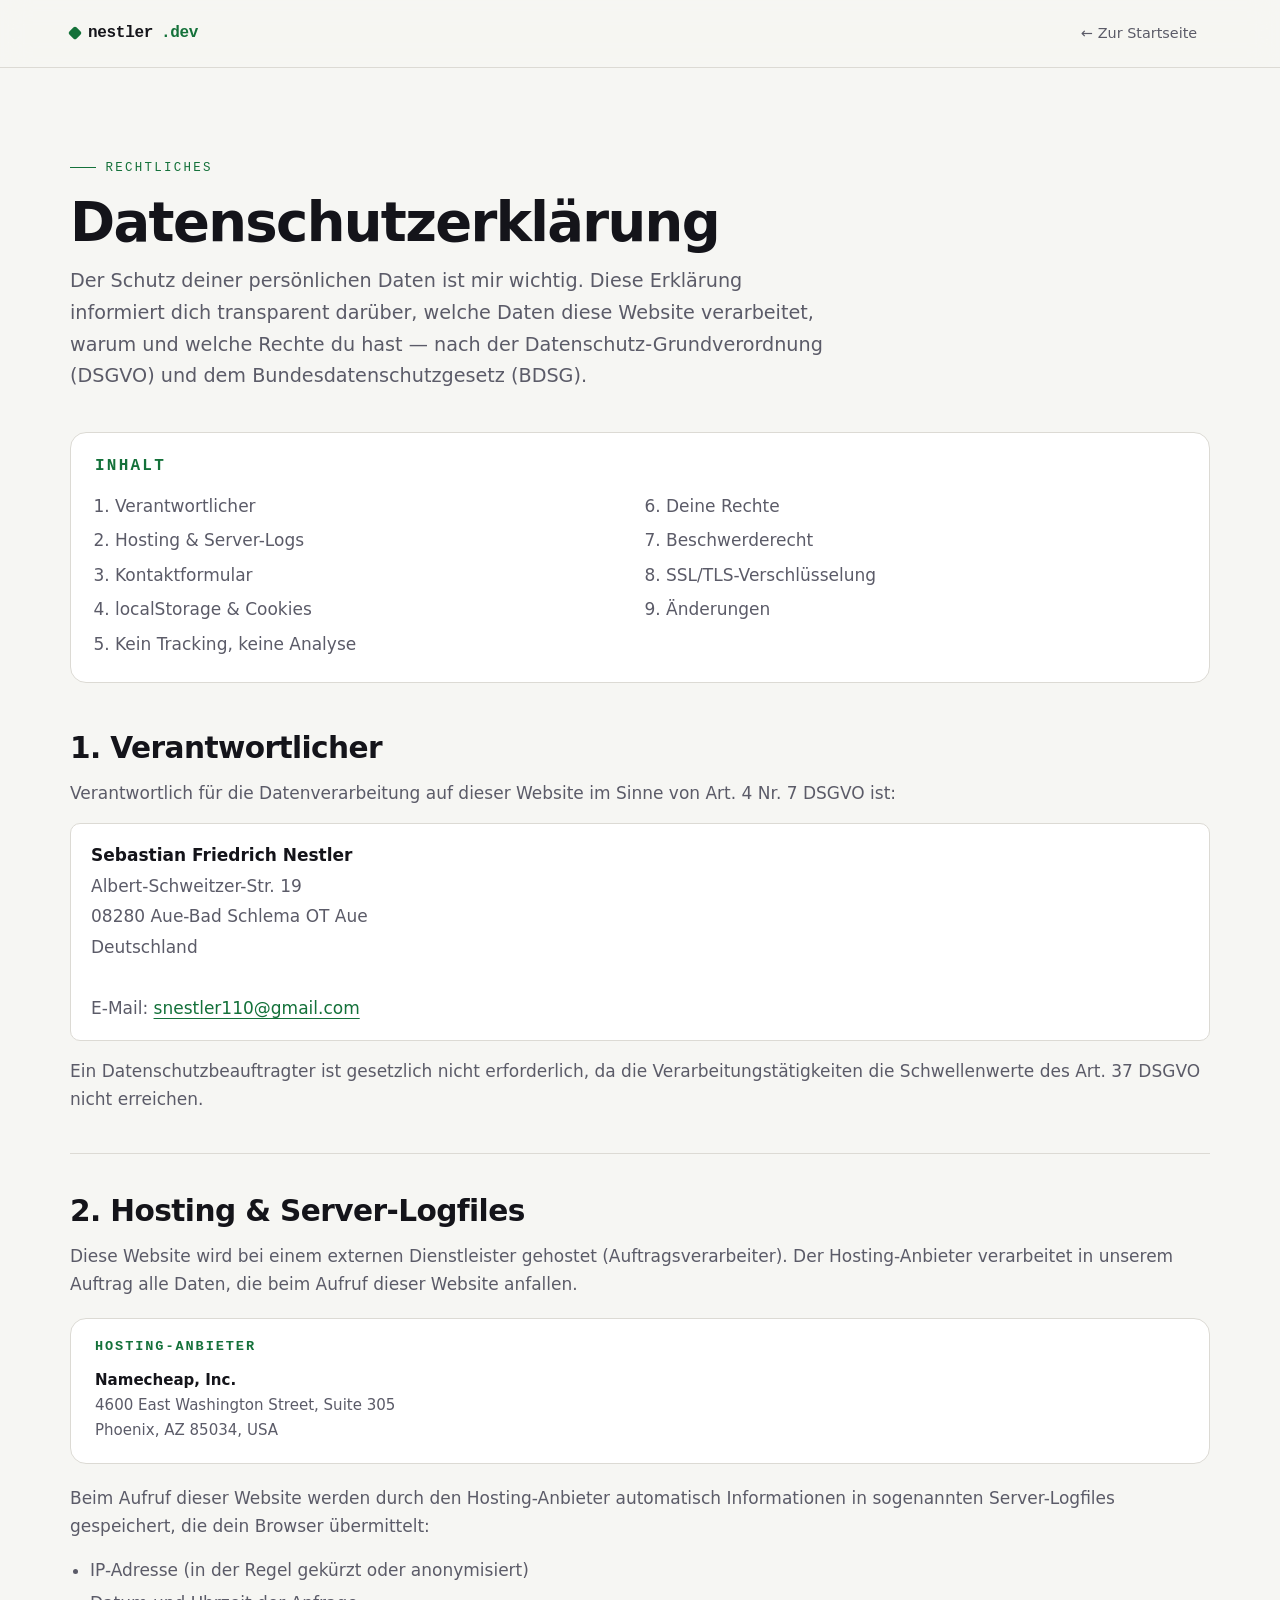
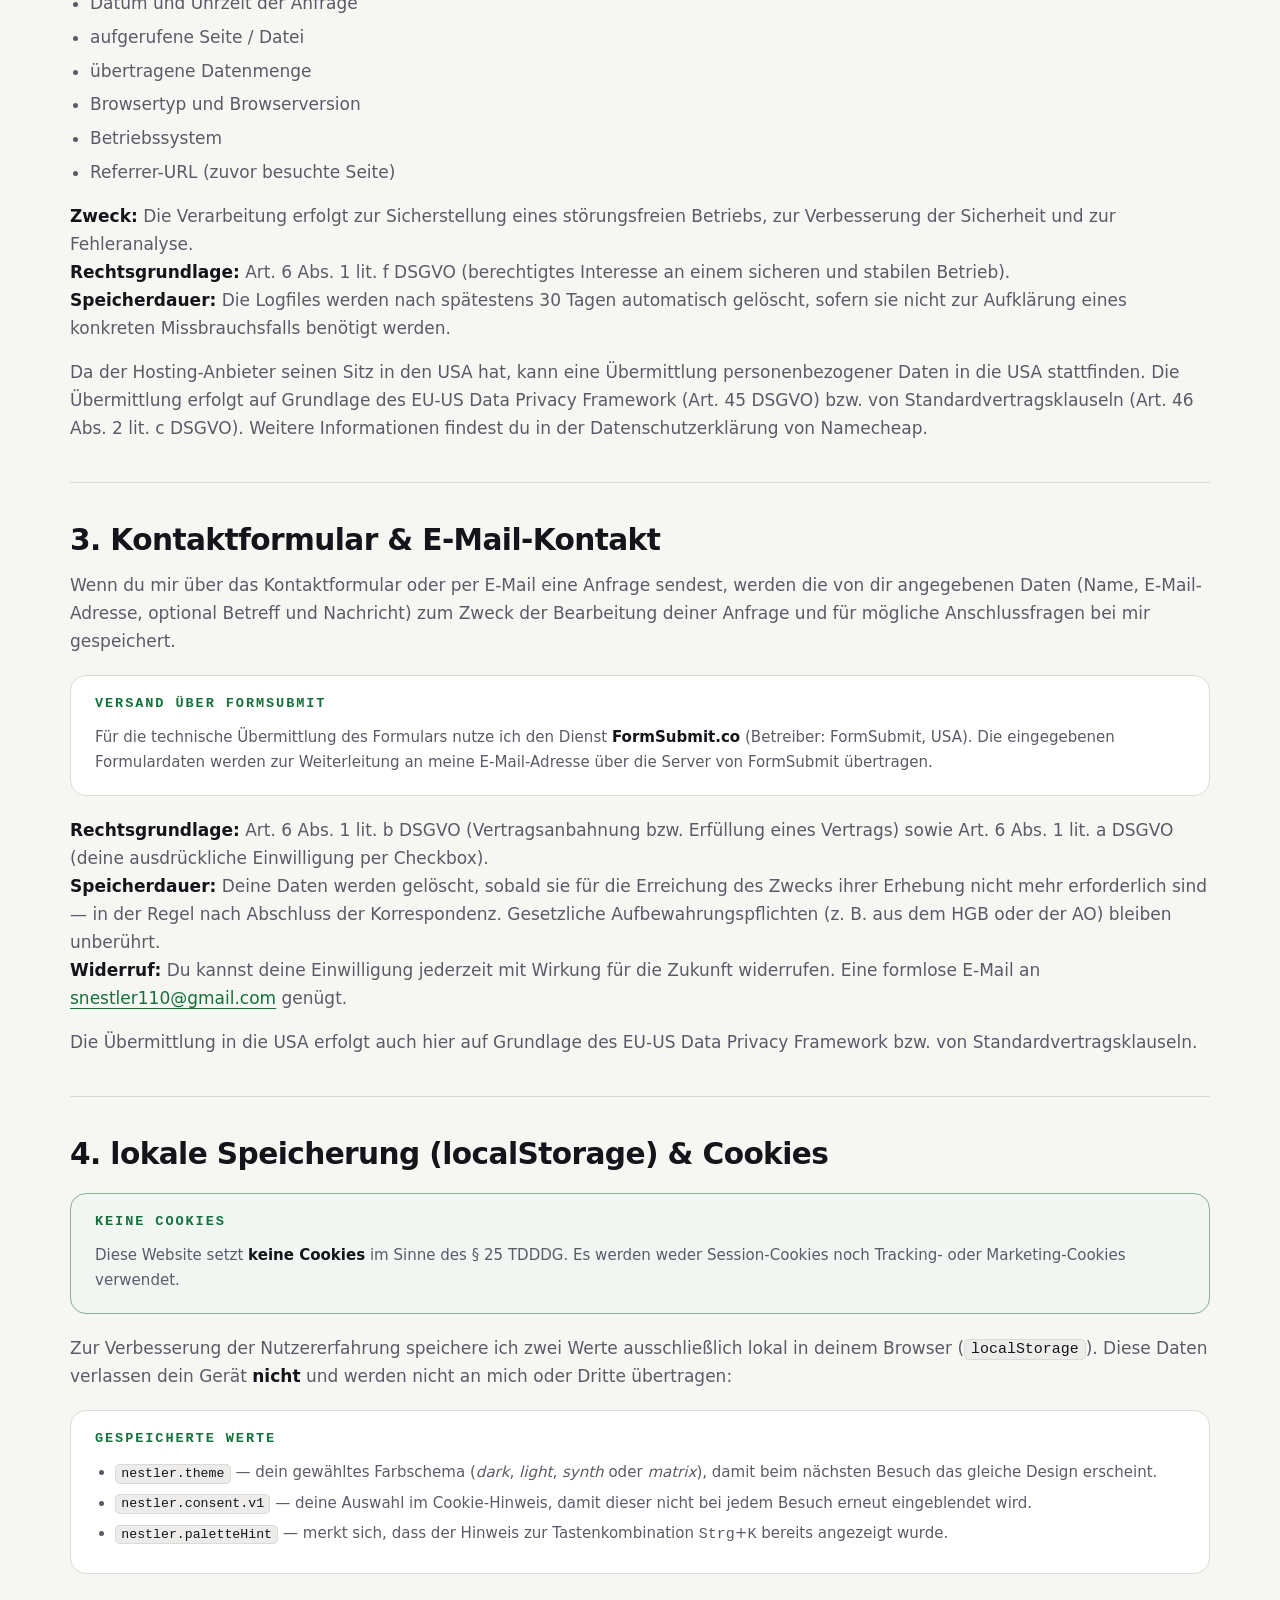
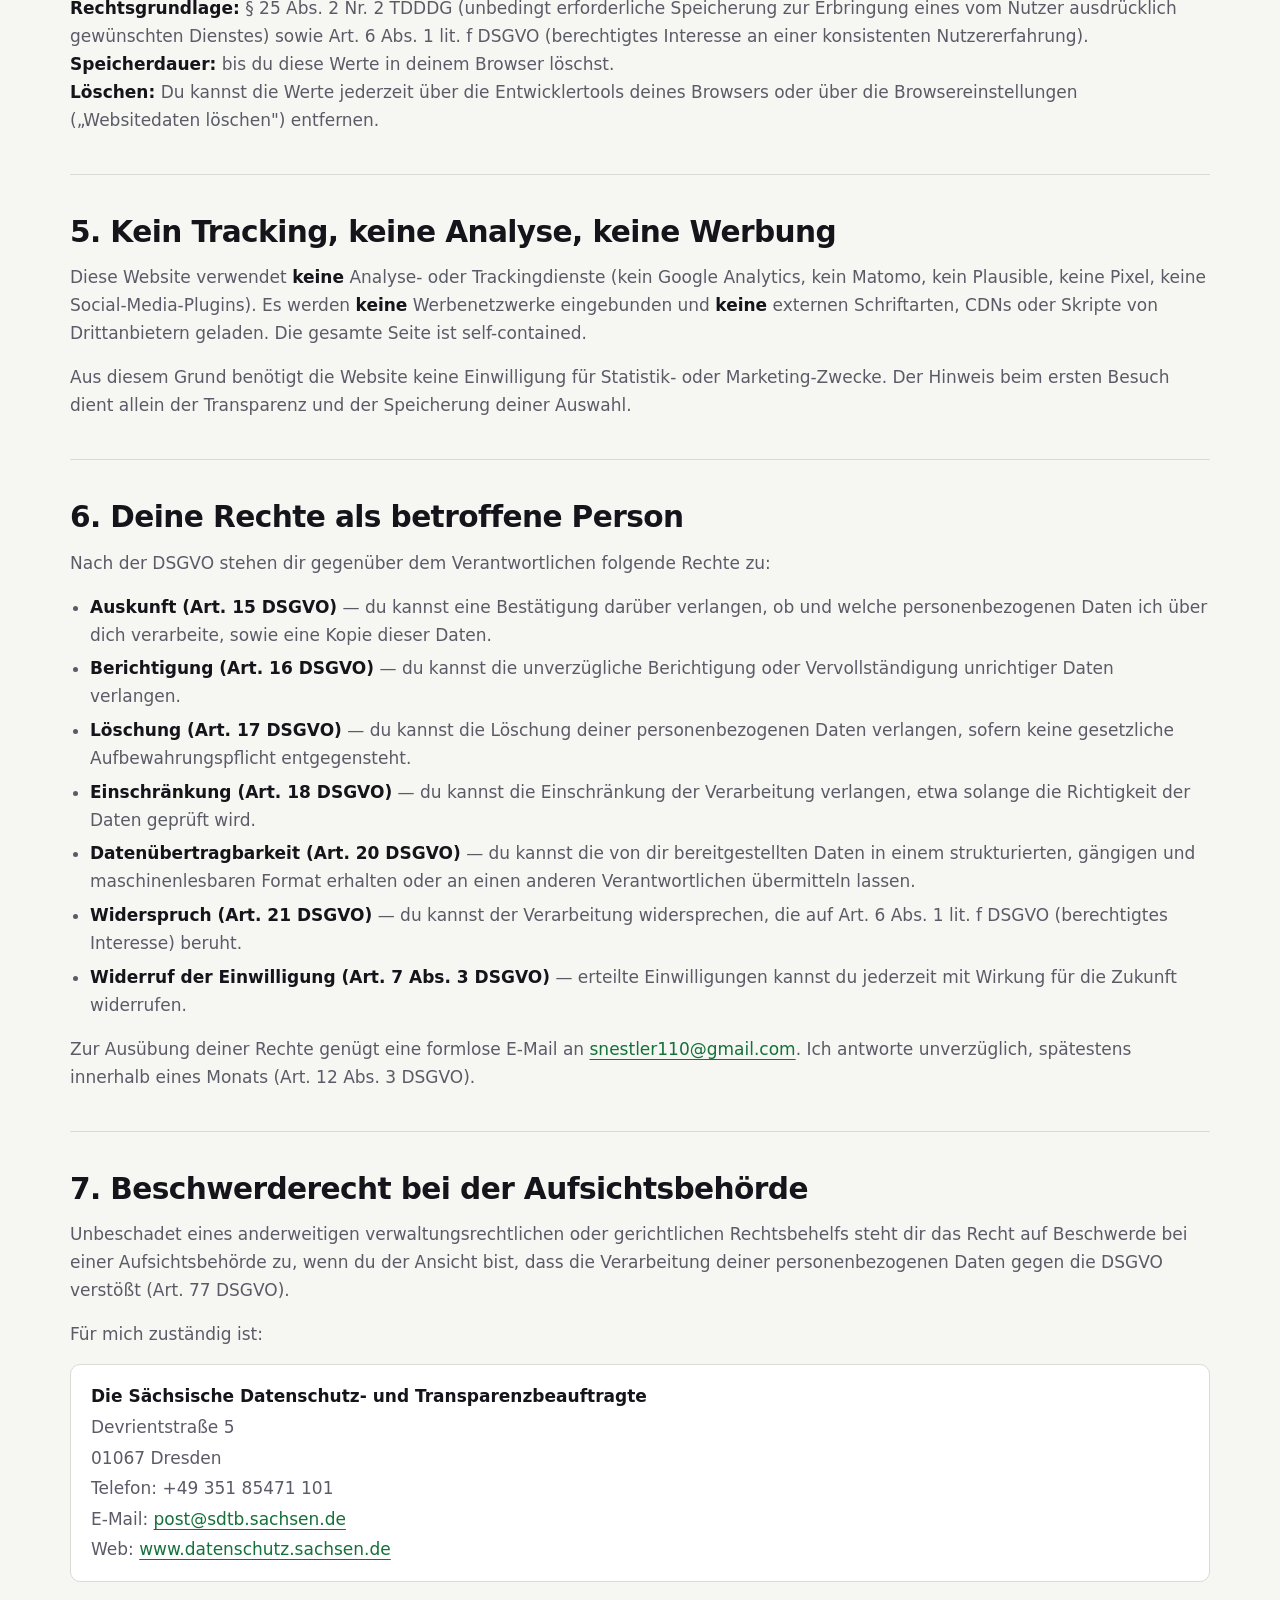
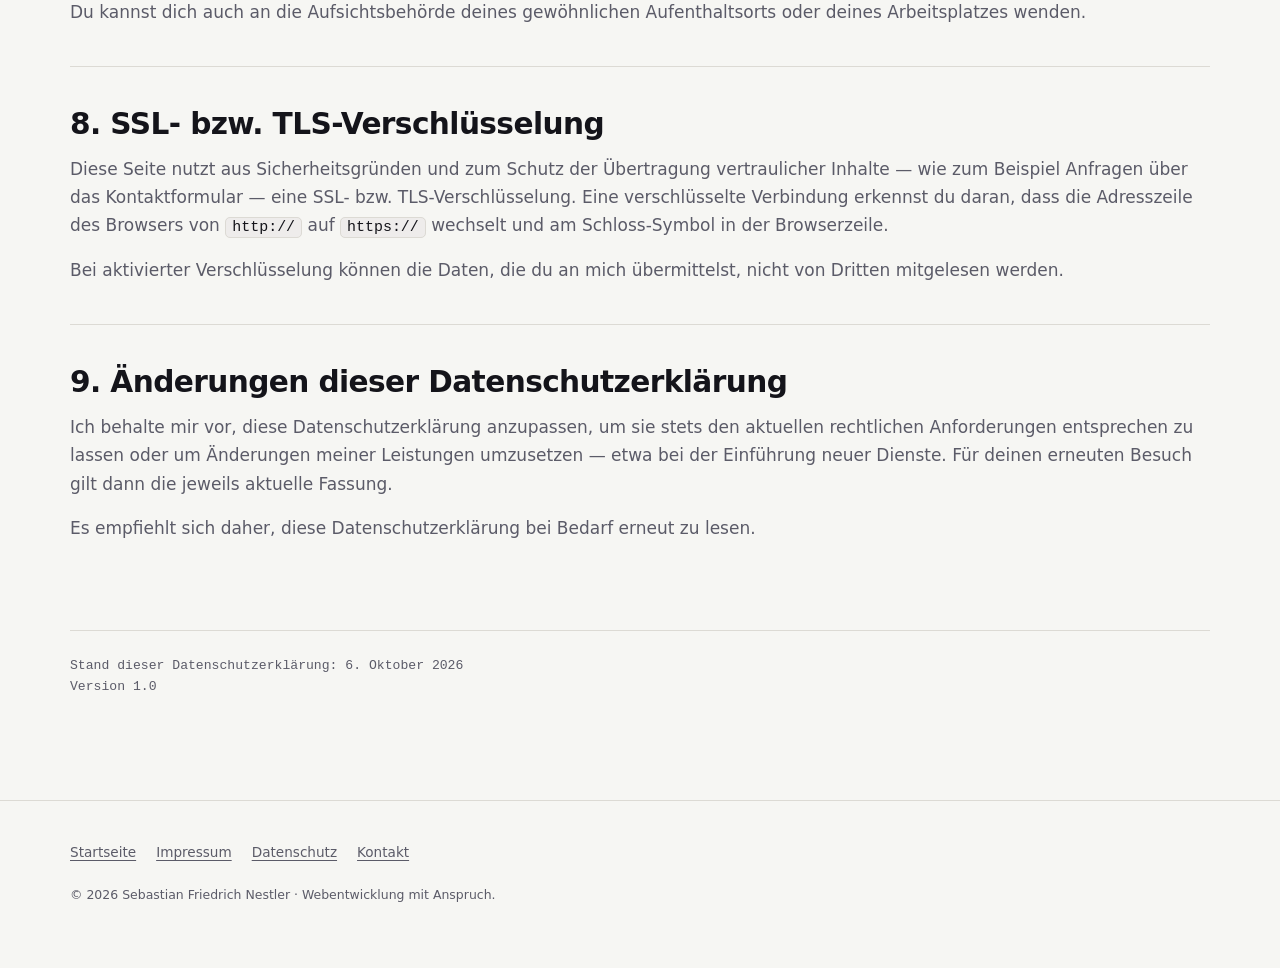
==== datenschutz.html @ ba5ea39b "Add files via upload" ====
<!DOCTYPE html>
<html lang="de" data-theme="dark">
<head>
<meta charset="utf-8">
<meta name="viewport" content="width=device-width, initial-scale=1, viewport-fit=cover">

<title>Datenschutzerklärung · Sebastian Friedrich Nestler</title>
<meta name="description" content="Datenschutzerklärung von nestler.dev: Welche Daten verarbeitet werden, warum, wie lange und welche Rechte Sie haben. DSGVO-konform, transparent, ohne Tracking.">
<link rel="canonical" href="https://nestler.dev/datenschutz.html">
<meta name="robots" content="index, follow">
<meta name="author" content="Sebastian Friedrich Nestler">
<meta name="language" content="de">

<meta property="og:type" content="website">
<meta property="og:title" content="Datenschutzerklärung · nestler.dev">
<meta property="og:description" content="DSGVO-konforme Datenschutzerklärung: keine Cookies, kein Tracking, nur was nötig ist.">
<meta property="og:url" content="https://nestler.dev/datenschutz.html">
<meta property="og:locale" content="de_DE">

<meta name="color-scheme" content="dark light">
<meta name="theme-color" content="#0a0a0b" media="(prefers-color-scheme: dark)">
<meta name="theme-color" content="#f6f6f3" media="(prefers-color-scheme: light)">
<link rel="icon" href="data:image/svg+xml,<svg xmlns='http://www.w3.org/2000/svg' viewBox='0 0 100 100'><text y='.9em' font-size='90'>◆</text></svg>">

<style>
:root{
  --bg:#0a0a0b; --surface:#131317; --surface-2:#1b1b21; --border:#2a2a33;
  --text:#e9e9ec; --muted:#8d8d99; --accent:#c6ff3d; --accent-ink:#0a0a0b;
  --accent-2:#7c5cff; --danger:#ff6b6b; --ok:#3ddc97;
  --radius:16px; --radius-sm:10px;
  --shadow:0 18px 50px -12px rgba(0,0,0,.75);
  --max:1140px;
  --font: ui-sans-serif, system-ui, -apple-system, "Segoe UI", Roboto, Helvetica, Arial, sans-serif;
  --mono: ui-monospace, "SF Mono", "JetBrains Mono", "Fira Code", Menlo, Consolas, monospace;
}
[data-theme="light"]{
  --bg:#f6f6f3; --surface:#ffffff; --surface-2:#eeeceb; --border:#dcdad4;
  --text:#14141a; --muted:#5b5b68; --accent:#14713a; --accent-ink:#ffffff;
  --accent-2:#5b3df5; --shadow:0 18px 50px -18px rgba(20,20,26,.28);
}

*,*::before,*::after{box-sizing:border-box}
html{scroll-behavior:smooth;-webkit-text-size-adjust:100%}
body{
  margin:0; background:var(--bg); color:var(--text); font-family:var(--font);
  font-size:clamp(1rem,.95rem + .25vw,1.0625rem); line-height:1.65;
  -webkit-font-smoothing:antialiased; overflow-x:hidden;
}
img,svg{max-width:100%;display:block}
a{color:var(--accent);text-underline-offset:.25em}
a:hover{text-decoration-thickness:2px}
:where(a,button,[tabindex]):focus-visible{
  outline:2px solid var(--accent); outline-offset:3px; border-radius:6px;
}
::selection{background:var(--accent);color:var(--accent-ink)}
.sr-only{
  position:absolute!important;width:1px;height:1px;padding:0;margin:-1px;
  overflow:hidden;clip:rect(0 0 0 0);white-space:nowrap;border:0;
}
.skip{
  position:fixed;top:-100px;left:16px;z-index:9999;
  background:var(--accent);color:var(--accent-ink);
  padding:.75rem 1.25rem;border-radius:0 0 var(--radius-sm) var(--radius-sm);
  font-weight:700;text-decoration:none;transition:top .18s ease;
}
.skip:focus{top:0}

.wrap{width:min(100% - 2.5rem,var(--max));margin-inline:auto;position:relative;z-index:2}
:where(h1,h2,h3,section,[id],a,button){scroll-margin-top:90px}

header.site{
  position:sticky;top:0;z-index:900;
  backdrop-filter:blur(14px) saturate(1.4);
  background:color-mix(in srgb,var(--bg) 78%,transparent);
  border-bottom:1px solid var(--border);
}
.nav{display:flex;align-items:center;gap:1rem;padding:.85rem 0}
.brand{
  font-family:var(--mono);font-weight:700;font-size:1rem;
  text-decoration:none;color:var(--text);letter-spacing:-.02em;
  display:flex;align-items:center;gap:.5rem;
}
.brand .mark{
  width:10px;height:10px;background:var(--accent);border-radius:2px;
  transform:rotate(45deg);flex:none;transition:transform .4s cubic-bezier(.2,.8,.2,1);
}
.brand:hover .mark{transform:rotate(225deg) scale(1.2)}
.back-link{
  margin-left:auto;color:var(--muted);text-decoration:none;
  font-size:.9rem;font-weight:500;padding:.5rem .8rem;border-radius:8px;
  transition:color .2s,background .2s;
}
.back-link:hover{color:var(--text);background:var(--surface-2)}

main{padding:clamp(3rem,7vw,6rem) 0 clamp(4rem,8vw,7rem)}
.eyebrow{
  font-family:var(--mono);font-size:.78rem;letter-spacing:.18em;
  text-transform:uppercase;color:var(--accent);margin:0 0 .9rem;
  display:flex;align-items:center;gap:.6rem;
}
.eyebrow::before{content:"";width:26px;height:1px;background:var(--accent);flex:none}
h1{font-size:clamp(2rem,1.4rem + 3vw,3.4rem);line-height:1.1;letter-spacing:-.03em;margin:0 0 .8rem;font-weight:800}
h2{
  font-size:clamp(1.35rem,1.1rem + 1.2vw,1.85rem);
  line-height:1.2;letter-spacing:-.02em;margin:0 0 .8rem;font-weight:800;
}
h3{font-size:1.08rem;line-height:1.25;letter-spacing:-.01em;margin:0 0 .5rem;font-weight:700}
p{margin:0 0 1rem;color:var(--muted)}
p:last-child{margin-bottom:0}
ul,ol{margin:0 0 1rem;padding-left:1.25rem;color:var(--muted)}
li{margin-bottom:.35rem}
strong{color:var(--text);font-weight:650}
code{
  font-family:var(--mono);font-size:.88em;
  background:var(--surface-2);border:1px solid var(--border);
  border-radius:5px;padding:.1em .4em;color:var(--text);
}
.lede{font-size:clamp(1.05rem,1rem + .4vw,1.2rem);max-width:62ch}

.toc{
  background:var(--surface);border:1px solid var(--border);border-radius:var(--radius);
  padding:1.5rem;margin:2.5rem 0 3rem;
}
.toc h2{font-size:1rem;text-transform:uppercase;letter-spacing:.14em;color:var(--accent);font-family:var(--mono);font-weight:700;margin-bottom:1rem}
.toc ol{columns:2;column-gap:2rem;margin:0;padding-left:1.25rem;list-style:decimal}
@media (max-width:620px){.toc ol{columns:1}}
.toc li{margin-bottom:.4rem;break-inside:avoid}
.toc a{text-decoration:none;color:var(--muted);transition:color .2s}
.toc a:hover{color:var(--accent);text-decoration:underline}

.policy-section{
  padding:2.5rem 0;
  border-top:1px solid var(--border);
}
.policy-section:first-of-type{border-top:0;padding-top:0}

.info-box{
  background:var(--surface);border:1px solid var(--border);border-radius:var(--radius);
  padding:1.25rem 1.5rem;margin:1.25rem 0;
}
.info-box.accent{
  border-color:color-mix(in srgb,var(--accent) 40%,var(--border));
  background:color-mix(in srgb,var(--accent) 6%,var(--surface));
}
.info-box h3{color:var(--accent);font-family:var(--mono);font-size:.85rem;text-transform:uppercase;letter-spacing:.14em;margin-bottom:.75rem}
.info-box p, .info-box ul{font-size:.94rem}
.info-box p:last-child, .info-box ul:last-child{margin-bottom:0}

address{
  font-style:normal;line-height:1.8;color:var(--muted);
  background:var(--surface);border:1px solid var(--border);
  border-radius:var(--radius-sm);padding:1rem 1.25rem;
}
address strong{color:var(--text)}

.updated{
  font-family:var(--mono);font-size:.82rem;color:var(--muted);
  margin-top:3rem;padding-top:1.5rem;border-top:1px solid var(--border);
}

footer.site{
  border-top:1px solid var(--border);
  padding:2.5rem 0 calc(4rem + env(safe-area-inset-bottom, 0px));
  font-size:.85rem;color:var(--muted);
}
.foot-links{display:flex;gap:1.25rem;flex-wrap:wrap;list-style:none;margin:0;padding:0}
.foot-links a{color:var(--muted);text-decoration:underline;text-underline-offset:.25em}
.foot-links a:hover{color:var(--accent)}

::selection{background:var(--accent);color:var(--accent-ink)}
</style>
</head>
<body>

<a class="skip" href="#main">Zum Hauptinhalt springen</a>

<header class="site">
  <div class="wrap">
    <nav class="nav" aria-label="Hauptnavigation">
      <a href="/" class="brand" aria-label="Zur Startseite nestler.dev">
        <span class="mark" aria-hidden="true"></span>nestler<span style="color:var(--accent)">.dev</span>
      </a>
      <a href="/" class="back-link">← Zur Startseite</a>
    </nav>
  </div>
</header>

<main id="main">
  <div class="wrap">

    <p class="eyebrow">Rechtliches</p>
    <h1>Datenschutzerklärung</h1>
    <p class="lede" style="margin-bottom:2rem">
      Der Schutz deiner persönlichen Daten ist mir wichtig. Diese Erklärung
      informiert dich transparent darüber, welche Daten diese Website
      verarbeitet, warum und welche Rechte du hast — nach der
      Datenschutz-Grundverordnung (DSGVO) und dem Bundesdatenschutzgesetz (BDSG).
    </p>

    <nav class="toc" aria-label="Inhaltsverzeichnis">
      <h2>Inhalt</h2>
      <ol>
        <li><a href="#verantwortlicher">Verantwortlicher</a></li>
        <li><a href="#hosting">Hosting &amp; Server-Logs</a></li>
        <li><a href="#kontaktformular">Kontaktformular</a></li>
        <li><a href="#localstorage">localStorage &amp; Cookies</a></li>
        <li><a href="#keine-tracking">Kein Tracking, keine Analyse</a></li>
        <li><a href="#rechte">Deine Rechte</a></li>
        <li><a href="#beschwerde">Beschwerderecht</a></li>
        <li><a href="#ssl">SSL/TLS-Verschlüsselung</a></li>
        <li><a href="#aenderungen">Änderungen</a></li>
      </ol>
    </nav>

    <!-- 1 -->
    <section class="policy-section" id="verantwortlicher" aria-labelledby="verantwortlicher-title">
      <h2 id="verantwortlicher-title">1. Verantwortlicher</h2>
      <p>
        Verantwortlich für die Datenverarbeitung auf dieser Website im Sinne
        von Art. 4 Nr. 7 DSGVO ist:
      </p>
      <address>
        <strong>Sebastian Friedrich Nestler</strong><br>
        Albert-Schweitzer-Str. 19<br>
        08280 Aue-Bad Schlema OT Aue<br>
        Deutschland<br><br>
        E-Mail: <a href="mailto:snestler110@gmail.com">snestler110@gmail.com</a>
      </address>
      <p style="margin-top:1rem">
        Ein Datenschutzbeauftragter ist gesetzlich nicht erforderlich, da die
        Verarbeitungstätigkeiten die Schwellenwerte des Art. 37 DSGVO nicht
        erreichen.
      </p>
    </section>

    <!-- 2 -->
    <section class="policy-section" id="hosting" aria-labelledby="hosting-title">
      <h2 id="hosting-title">2. Hosting &amp; Server-Logfiles</h2>
      <p>
        Diese Website wird bei einem externen Dienstleister gehostet
        (Auftragsverarbeiter). Der Hosting-Anbieter verarbeitet in unserem
        Auftrag alle Daten, die beim Aufruf dieser Website anfallen.
      </p>

      <div class="info-box">
        <h3>Hosting-Anbieter</h3>
        <p style="margin:0">
          <strong>Namecheap, Inc.</strong><br>
          4600 East Washington Street, Suite 305<br>
          Phoenix, AZ 85034, USA
        </p>
      </div>

      <p>
        Beim Aufruf dieser Website werden durch den Hosting-Anbieter
        automatisch Informationen in sogenannten Server-Logfiles gespeichert,
        die dein Browser übermittelt:
      </p>
      <ul>
        <li>IP-Adresse (in der Regel gekürzt oder anonymisiert)</li>
        <li>Datum und Uhrzeit der Anfrage</li>
        <li>aufgerufene Seite / Datei</li>
        <li>übertragene Datenmenge</li>
        <li>Browsertyp und Browserversion</li>
        <li>Betriebssystem</li>
        <li>Referrer-URL (zuvor besuchte Seite)</li>
      </ul>

      <p>
        <strong>Zweck:</strong> Die Verarbeitung erfolgt zur Sicherstellung
        eines störungsfreien Betriebs, zur Verbesserung der Sicherheit und
        zur Fehleranalyse.<br>
        <strong>Rechtsgrundlage:</strong> Art. 6 Abs. 1 lit. f DSGVO
        (berechtigtes Interesse an einem sicheren und stabilen Betrieb).<br>
        <strong>Speicherdauer:</strong> Die Logfiles werden nach
        spätestens 30 Tagen automatisch gelöscht, sofern sie nicht zur
        Aufklärung eines konkreten Missbrauchsfalls benötigt werden.
      </p>

      <p>
        Da der Hosting-Anbieter seinen Sitz in den USA hat, kann eine
        Übermittlung personenbezogener Daten in die USA stattfinden. Die
        Übermittlung erfolgt auf Grundlage des EU-US Data Privacy Framework
        (Art. 45 DSGVO) bzw. von Standardvertragsklauseln (Art. 46 Abs. 2
        lit. c DSGVO). Weitere Informationen findest du in der
        Datenschutzerklärung von Namecheap.
      </p>
    </section>

    <!-- 3 -->
    <section class="policy-section" id="kontaktformular" aria-labelledby="kontakt-title">
      <h2 id="kontakt-title">3. Kontaktformular &amp; E-Mail-Kontakt</h2>
      <p>
        Wenn du mir über das Kontaktformular oder per E-Mail eine Anfrage
        sendest, werden die von dir angegebenen Daten
        (Name, E-Mail-Adresse, optional Betreff und Nachricht) zum Zweck
        der Bearbeitung deiner Anfrage und für mögliche Anschlussfragen
        bei mir gespeichert.
      </p>

      <div class="info-box">
        <h3>Versand über FormSubmit</h3>
        <p style="margin:0">
          Für die technische Übermittlung des Formulars nutze ich den Dienst
          <strong>FormSubmit.co</strong> (Betreiber: FormSubmit, USA). Die
          eingegebenen Formulardaten werden zur Weiterleitung an meine
          E-Mail-Adresse über die Server von FormSubmit übertragen.
        </p>
      </div>

      <p>
        <strong>Rechtsgrundlage:</strong> Art. 6 Abs. 1 lit. b DSGVO
        (Vertragsanbahnung bzw. Erfüllung eines Vertrags) sowie
        Art. 6 Abs. 1 lit. a DSGVO (deine ausdrückliche Einwilligung per
        Checkbox).<br>
        <strong>Speicherdauer:</strong> Deine Daten werden gelöscht, sobald
        sie für die Erreichung des Zwecks ihrer Erhebung nicht mehr
        erforderlich sind — in der Regel nach Abschluss der Korrespondenz.
        Gesetzliche Aufbewahrungspflichten (z. B. aus dem HGB oder der AO)
        bleiben unberührt.<br>
        <strong>Widerruf:</strong> Du kannst deine Einwilligung jederzeit
        mit Wirkung für die Zukunft widerrufen. Eine formlose E-Mail an
        <a href="mailto:snestler110@gmail.com">snestler110@gmail.com</a>
        genügt.
      </p>

      <p>
        Die Übermittlung in die USA erfolgt auch hier auf Grundlage des
        EU-US Data Privacy Framework bzw. von Standardvertragsklauseln.
      </p>
    </section>

    <!-- 4 -->
    <section class="policy-section" id="localstorage" aria-labelledby="ls-title">
      <h2 id="ls-title">4. lokale Speicherung (localStorage) &amp; Cookies</h2>

      <div class="info-box accent">
        <h3>Keine Cookies</h3>
        <p style="margin:0">
          Diese Website setzt <strong>keine Cookies</strong> im Sinne des
          § 25 TDDDG. Es werden weder Session-Cookies noch Tracking- oder
          Marketing-Cookies verwendet.
        </p>
      </div>

      <p>
        Zur Verbesserung der Nutzererfahrung speichere ich zwei Werte
        ausschließlich lokal in deinem Browser (<code>localStorage</code>).
        Diese Daten verlassen dein Gerät <strong>nicht</strong> und werden
        nicht an mich oder Dritte übertragen:
      </p>

      <div class="info-box">
        <h3>Gespeicherte Werte</h3>
        <ul style="margin-bottom:0">
          <li>
            <code>nestler.theme</code> — dein gewähltes Farbschema
            (<em>dark</em>, <em>light</em>, <em>synth</em> oder <em>matrix</em>),
            damit beim nächsten Besuch das gleiche Design erscheint.
          </li>
          <li>
            <code>nestler.consent.v1</code> — deine Auswahl im
            Cookie-Hinweis, damit dieser nicht bei jedem Besuch erneut
            eingeblendet wird.
          </li>
          <li>
            <code>nestler.paletteHint</code> — merkt sich, dass der
            Hinweis zur Tastenkombination <kbd>Strg</kbd>+<kbd>K</kbd>
            bereits angezeigt wurde.
          </li>
        </ul>
      </div>

      <p>
        <strong>Rechtsgrundlage:</strong> § 25 Abs. 2 Nr. 2 TDDDG
        (unbedingt erforderliche Speicherung zur Erbringung eines vom Nutzer
        ausdrücklich gewünschten Dienstes) sowie Art. 6 Abs. 1 lit. f DSGVO
        (berechtigtes Interesse an einer konsistenten Nutzererfahrung).<br>
        <strong>Speicherdauer:</strong> bis du diese Werte in deinem Browser
        löschst.<br>
        <strong>Löschen:</strong> Du kannst die Werte jederzeit über die
        Entwicklertools deines Browsers oder über die Browsereinstellungen
        („Websitedaten löschen") entfernen.
      </p>
    </section>

    <!-- 5 -->
    <section class="policy-section" id="keine-tracking" aria-labelledby="tracking-title">
      <h2 id="tracking-title">5. Kein Tracking, keine Analyse, keine Werbung</h2>
      <p>
        Diese Website verwendet <strong>keine</strong> Analyse- oder
        Trackingdienste (kein Google Analytics, kein Matomo, kein Plausible,
        keine Pixel, keine Social-Media-Plugins). Es werden
        <strong>keine</strong> Werbenetzwerke eingebunden und
        <strong>keine</strong> externen Schriftarten, CDNs oder Skripte von
        Drittanbietern geladen. Die gesamte Seite ist self-contained.
      </p>
      <p>
        Aus diesem Grund benötigt die Website keine Einwilligung für
        Statistik- oder Marketing-Zwecke. Der Hinweis beim ersten Besuch
        dient allein der Transparenz und der Speicherung deiner Auswahl.
      </p>
    </section>

    <!-- 6 -->
    <section class="policy-section" id="rechte" aria-labelledby="rechte-title">
      <h2 id="rechte-title">6. Deine Rechte als betroffene Person</h2>
      <p>
        Nach der DSGVO stehen dir gegenüber dem Verantwortlichen folgende
        Rechte zu:
      </p>
      <ul>
        <li>
          <strong>Auskunft (Art. 15 DSGVO)</strong> — du kannst eine
          Bestätigung darüber verlangen, ob und welche personenbezogenen
          Daten ich über dich verarbeite, sowie eine Kopie dieser Daten.
        </li>
        <li>
          <strong>Berichtigung (Art. 16 DSGVO)</strong> — du kannst die
          unverzügliche Berichtigung oder Vervollständigung unrichtiger
          Daten verlangen.
        </li>
        <li>
          <strong>Löschung (Art. 17 DSGVO)</strong> — du kannst die
          Löschung deiner personenbezogenen Daten verlangen, sofern keine
          gesetzliche Aufbewahrungspflicht entgegensteht.
        </li>
        <li>
          <strong>Einschränkung (Art. 18 DSGVO)</strong> — du kannst die
          Einschränkung der Verarbeitung verlangen, etwa solange die
          Richtigkeit der Daten geprüft wird.
        </li>
        <li>
          <strong>Datenübertragbarkeit (Art. 20 DSGVO)</strong> — du kannst
          die von dir bereitgestellten Daten in einem strukturierten,
          gängigen und maschinenlesbaren Format erhalten oder an einen
          anderen Verantwortlichen übermitteln lassen.
        </li>
        <li>
          <strong>Widerspruch (Art. 21 DSGVO)</strong> — du kannst der
          Verarbeitung widersprechen, die auf Art. 6 Abs. 1 lit. f DSGVO
          (berechtigtes Interesse) beruht.
        </li>
        <li>
          <strong>Widerruf der Einwilligung (Art. 7 Abs. 3 DSGVO)</strong> —
          erteilte Einwilligungen kannst du jederzeit mit Wirkung für die
          Zukunft widerrufen.
        </li>
      </ul>
      <p>
        Zur Ausübung deiner Rechte genügt eine formlose E-Mail an
        <a href="mailto:snestler110@gmail.com">snestler110@gmail.com</a>.
        Ich antworte unverzüglich, spätestens innerhalb eines Monats
        (Art. 12 Abs. 3 DSGVO).
      </p>
    </section>

    <!-- 7 -->
    <section class="policy-section" id="beschwerde" aria-labelledby="beschwerde-title">
      <h2 id="beschwerde-title">7. Beschwerderecht bei der Aufsichtsbehörde</h2>
      <p>
        Unbeschadet eines anderweitigen verwaltungsrechtlichen oder
        gerichtlichen Rechtsbehelfs steht dir das Recht auf Beschwerde bei
        einer Aufsichtsbehörde zu, wenn du der Ansicht bist, dass die
        Verarbeitung deiner personenbezogenen Daten gegen die DSGVO
        verstößt (Art. 77 DSGVO).
      </p>
      <p>
        Für mich zuständig ist:
      </p>
      <address>
        <strong>Die Sächsische Datenschutz- und Transparenzbeauftragte</strong><br>
        Devrientstraße 5<br>
        01067 Dresden<br>
        Telefon: +49 351 85471 101<br>
        E-Mail: <a href="mailto:post@sdtb.sachsen.de">post@sdtb.sachsen.de</a><br>
        Web: <a href="https://www.datenschutz.sachsen.de" target="_blank" rel="noopener noreferrer">www.datenschutz.sachsen.de</a>
      </address>
      <p style="margin-top:1rem">
        Du kannst dich auch an die Aufsichtsbehörde deines gewöhnlichen
        Aufenthaltsorts oder deines Arbeitsplatzes wenden.
      </p>
    </section>

    <!-- 8 -->
    <section class="policy-section" id="ssl" aria-labelledby="ssl-title">
      <h2 id="ssl-title">8. SSL- bzw. TLS-Verschlüsselung</h2>
      <p>
        Diese Seite nutzt aus Sicherheitsgründen und zum Schutz der
        Übertragung vertraulicher Inhalte — wie zum Beispiel Anfragen über
        das Kontaktformular — eine SSL- bzw. TLS-Verschlüsselung. Eine
        verschlüsselte Verbindung erkennst du daran, dass die
        Adresszeile des Browsers von <code>http://</code> auf
        <code>https://</code> wechselt und am Schloss-Symbol in der
        Browserzeile.
      </p>
      <p>
        Bei aktivierter Verschlüsselung können die Daten, die du an mich
        übermittelst, nicht von Dritten mitgelesen werden.
      </p>
    </section>

    <!-- 9 -->
    <section class="policy-section" id="aenderungen" aria-labelledby="aenderungen-title">
      <h2 id="aenderungen-title">9. Änderungen dieser Datenschutzerklärung</h2>
      <p>
        Ich behalte mir vor, diese Datenschutzerklärung anzupassen, um sie
        stets den aktuellen rechtlichen Anforderungen entsprechen zu lassen
        oder um Änderungen meiner Leistungen umzusetzen — etwa bei der
        Einführung neuer Dienste. Für deinen erneuten Besuch gilt dann die
        jeweils aktuelle Fassung.
      </p>
      <p>
        Es empfiehlt sich daher, diese Datenschutzerklärung bei Bedarf
        erneut zu lesen.
      </p>
    </section>

    <p class="updated">
      Stand dieser Datenschutzerklärung: 6. Oktober 2026<br>
      Version 1.0
    </p>

  </div>
</main>

<footer class="site">
  <div class="wrap">
    <ul class="foot-links">
      <li><a href="/">Startseite</a></li>
      <li><a href="/#imprint">Impressum</a></li>
      <li><a href="/datenschutz.html">Datenschutz</a></li>
      <li><a href="/#contact">Kontakt</a></li>
    </ul>
    <p style="margin-top:1rem;font-size:.78rem;color:var(--muted)">
      © <span id="year"></span> Sebastian Friedrich Nestler · Webentwicklung mit Anspruch.
    </p>
  </div>
</footer>

<script>
(function () {
  'use strict';

  /* Theme aus localStorage übernehmen, damit die Datenschutz-Seite
     farblich mit der Hauptseite übereinstimmt */
  try {
    var saved = localStorage.getItem('nestler.theme');
    if (saved && ['dark','light','synth','matrix'].indexOf(saved) !== -1) {
      document.documentElement.setAttribute('data-theme', saved);
    } else if (window.matchMedia('(prefers-color-scheme: light)').matches) {
      document.documentElement.setAttribute('data-theme', 'light');
    }
  } catch (_) { /* ignore */ }

  var y = document.getElementById('year');
  if (y) y.textContent = new Date().getFullYear();

  /* Smooth-Scroll für die TOC-Links + Fokus-Sichtbarkeit */
  document.querySelectorAll('a[href^="#"]').forEach(function (a) {
    a.addEventListener('click', function (e) {
      var id = a.getAttribute('href').slice(1);
      var el = document.getElementById(id);
      if (!el) return;
      e.preventDefault();
      var top = el.getBoundingClientRect().top + window.scrollY - 90;
      window.scrollTo({ top: top, behavior: 'smooth' });
      setTimeout(function () {
        el.setAttribute('tabindex', '-1');
        el.focus({ preventScroll: true });
      }, 500);
      history.replaceState(null, '', '#' + id);
    });
  });
})();
</script>

</body>
</html>
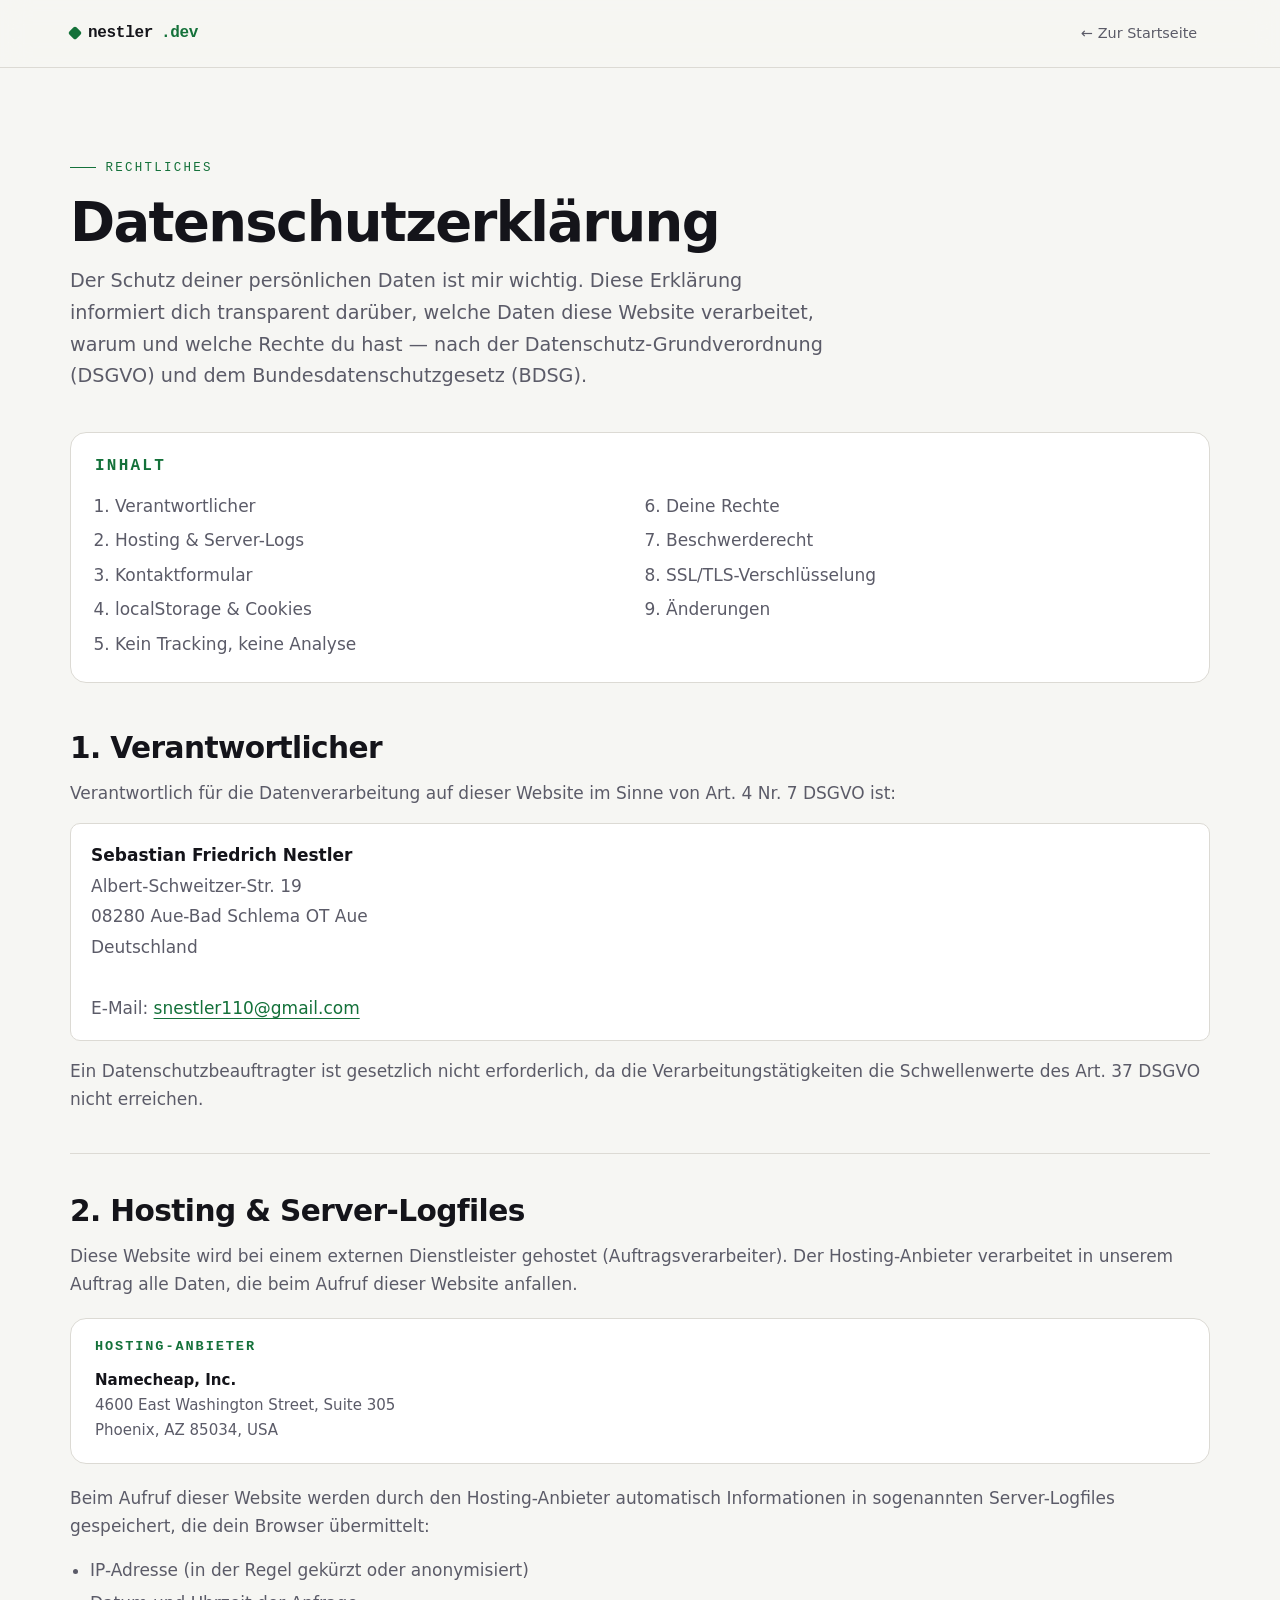
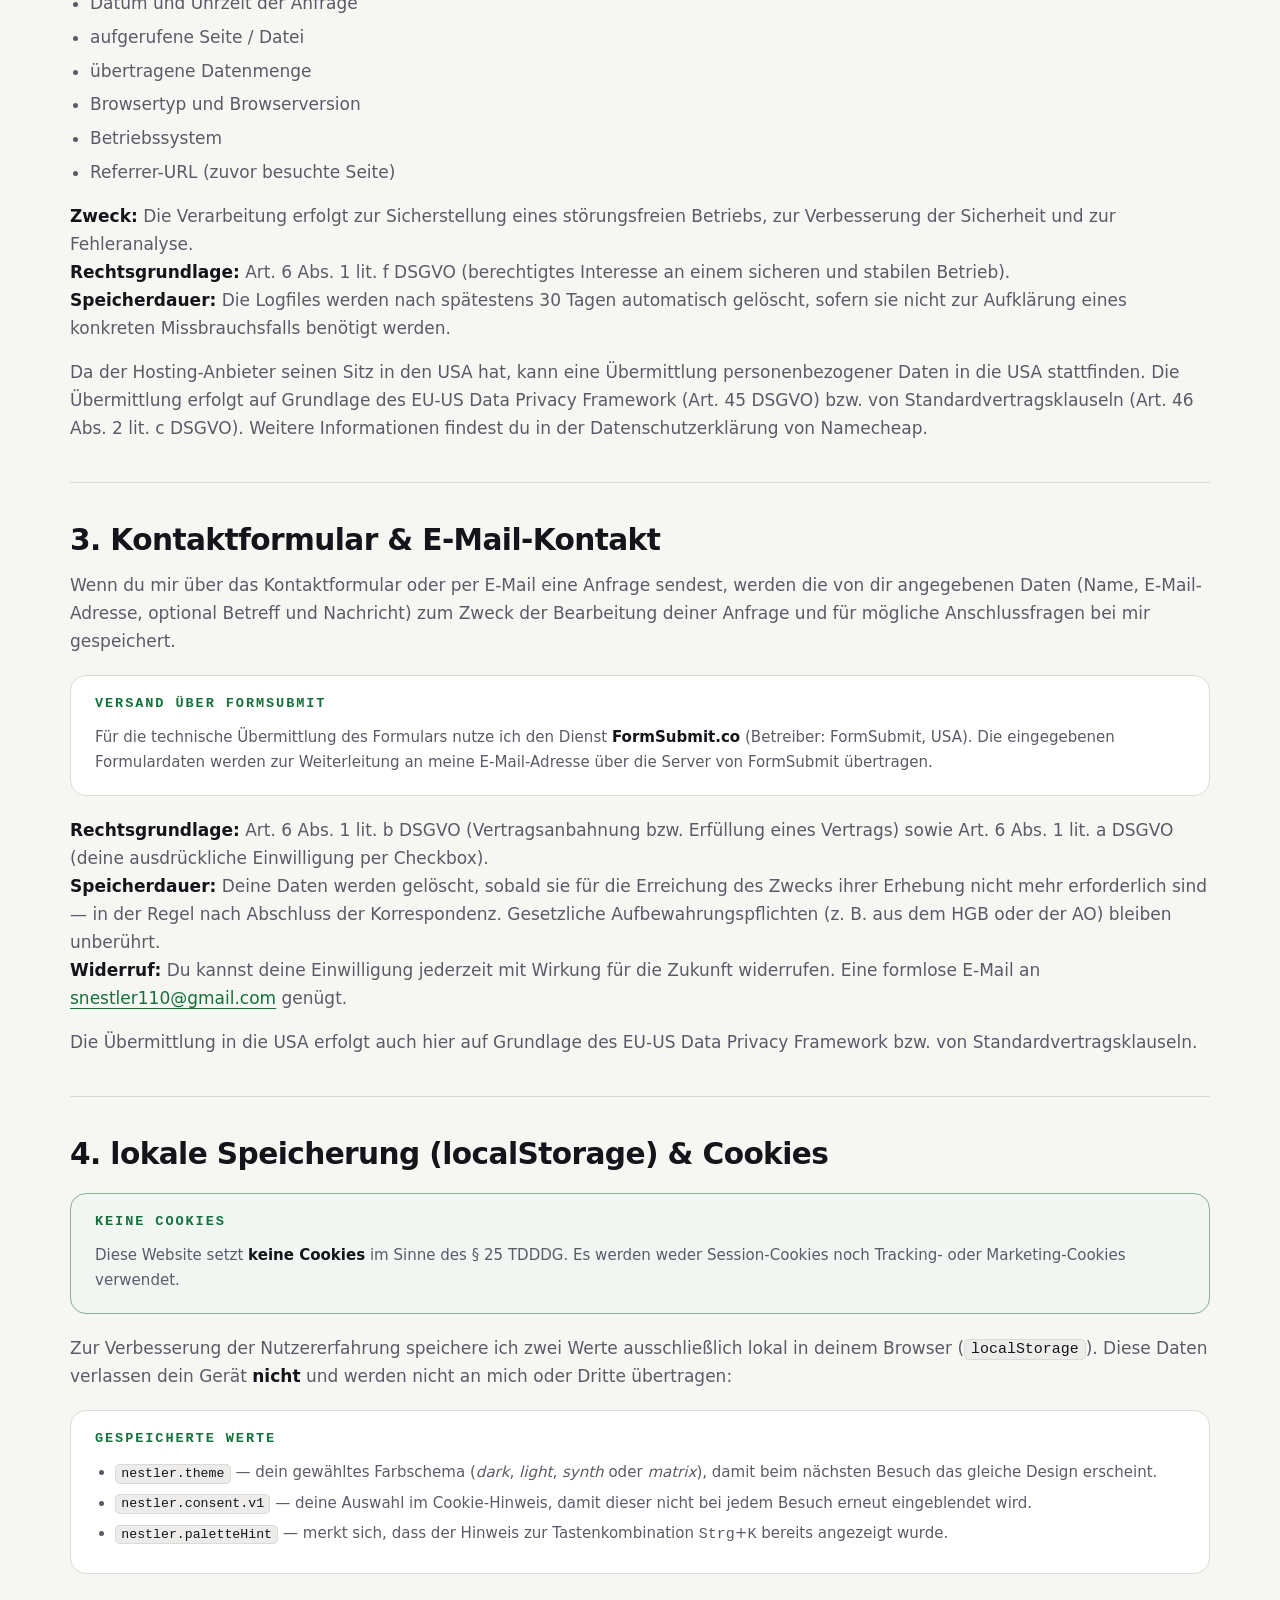
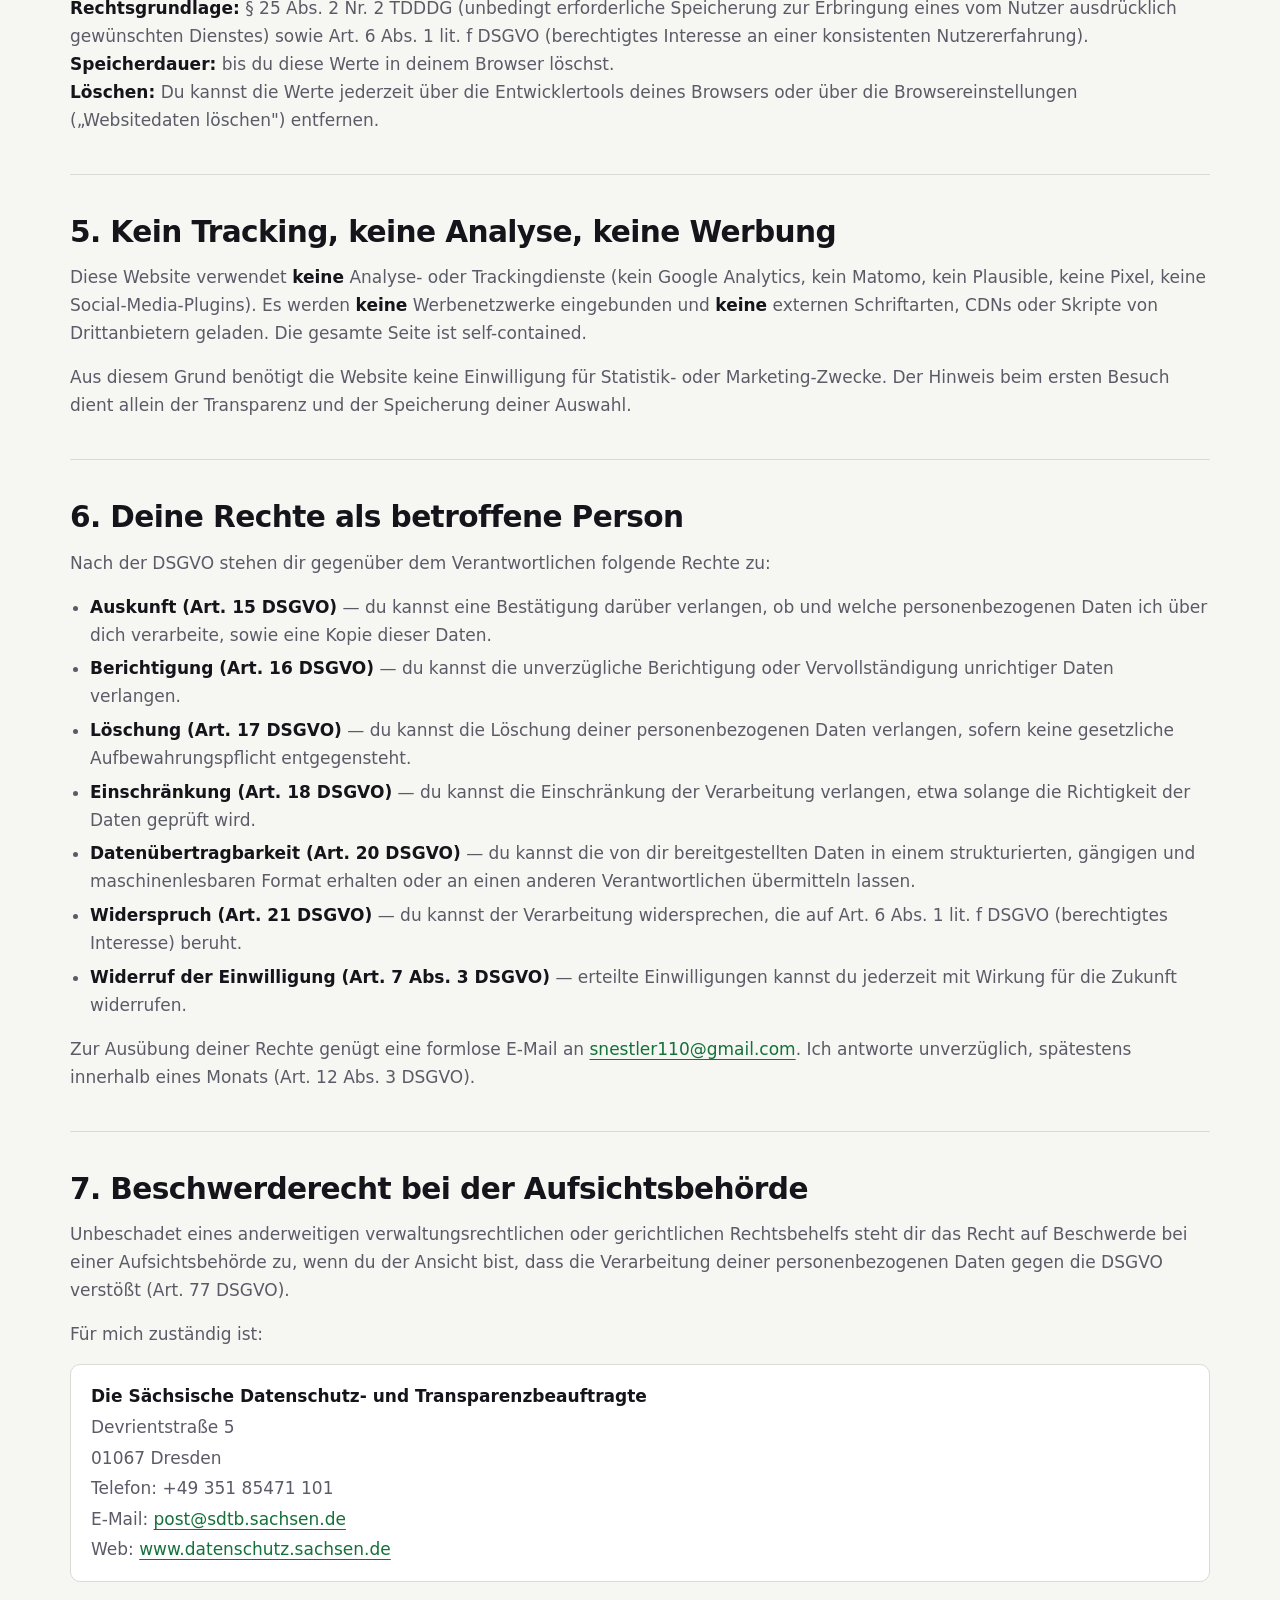
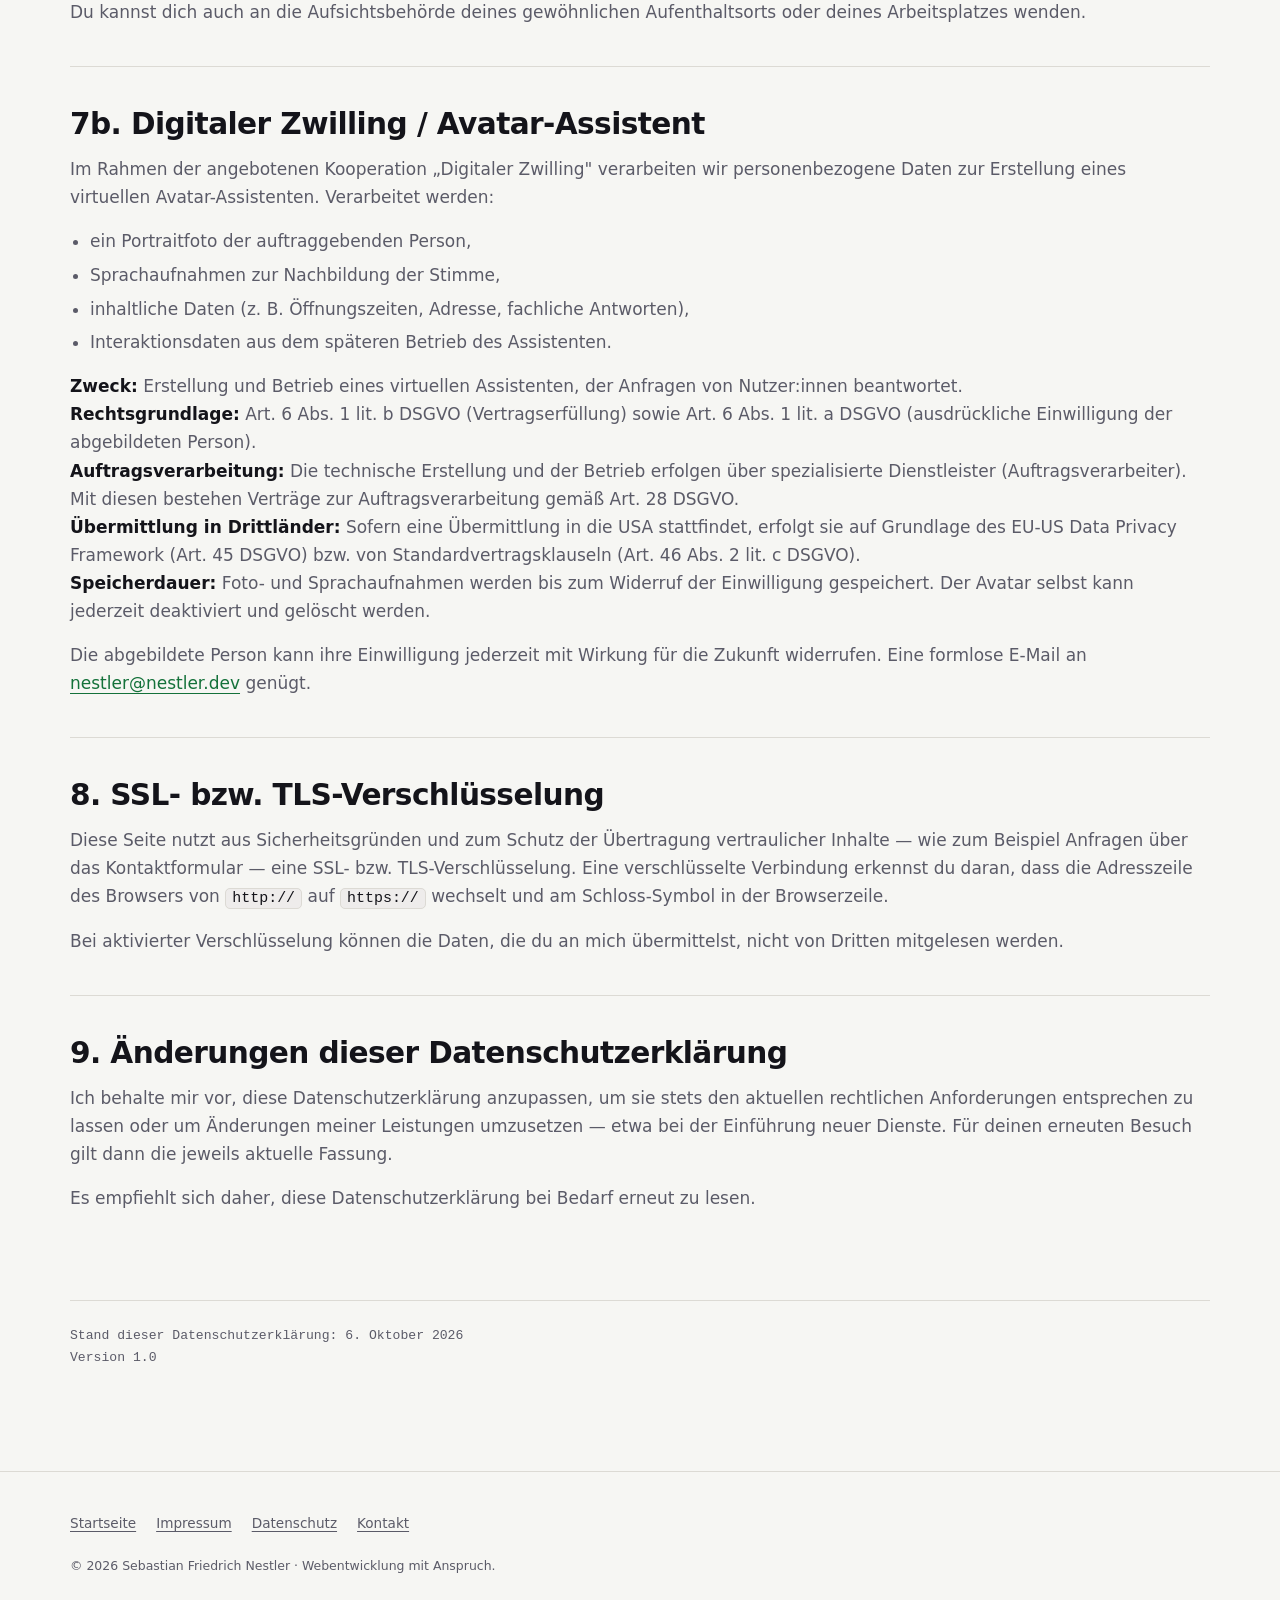
==== commit f232f894: "Add section on digital twin/avatar assistant data processing Added a new section detailing the proce" ====
--- a/datenschutz.html
+++ b/datenschutz.html
@@ -6,7 +6,7 @@
 
 <title>Datenschutzerklärung · Sebastian Friedrich Nestler</title>
 <meta name="description" content="Datenschutzerklärung von nestler.dev: Welche Daten verarbeitet werden, warum, wie lange und welche Rechte Sie haben. DSGVO-konform, transparent, ohne Tracking.">
-<link rel="canonical" href="https://nestler.dev/datenschutz.html">
+<link rel="canonical" href="https://sebastian-nestler.github.io/datenschutz.html">
 <meta name="robots" content="index, follow">
 <meta name="author" content="Sebastian Friedrich Nestler">
 <meta name="language" content="de">
@@ -14,7 +14,7 @@
 <meta property="og:type" content="website">
 <meta property="og:title" content="Datenschutzerklärung · nestler.dev">
 <meta property="og:description" content="DSGVO-konforme Datenschutzerklärung: keine Cookies, kein Tracking, nur was nötig ist.">
-<meta property="og:url" content="https://nestler.dev/datenschutz.html">
+<meta property="og:url" content="https://sebastian-nestler.github.io/datenschutz.html">
 <meta property="og:locale" content="de_DE">
 
 <meta name="color-scheme" content="dark light">
@@ -177,7 +177,7 @@
 <header class="site">
   <div class="wrap">
     <nav class="nav" aria-label="Hauptnavigation">
-      <a href="/" class="brand" aria-label="Zur Startseite nestler.dev">
+      <a href="/" class="brand" aria-label="Zur Startseite sebastian-nestler.github.io">
         <span class="mark" aria-hidden="true"></span>nestler<span style="color:var(--accent)">.dev</span>
       </a>
       <a href="/" class="back-link">← Zur Startseite</a>
@@ -482,6 +482,43 @@
       </p>
     </section>
 
+    <!-- 7b -->
+    <section class="policy-section" id="avatar" aria-labelledby="avatar-title">
+      <h2 id="avatar-title">7b. Digitaler Zwilling / Avatar-Assistent</h2>
+      <p>
+        Im Rahmen der angebotenen Kooperation „Digitaler Zwilling" verarbeiten wir
+        personenbezogene Daten zur Erstellung eines virtuellen Avatar-Assistenten.
+        Verarbeitet werden:
+      </p>
+      <ul>
+        <li>ein Portraitfoto der auftraggebenden Person,</li>
+        <li>Sprachaufnahmen zur Nachbildung der Stimme,</li>
+        <li>inhaltliche Daten (z. B. Öffnungszeiten, Adresse, fachliche Antworten),</li>
+        <li>Interaktionsdaten aus dem späteren Betrieb des Assistenten.</li>
+      </ul>
+        <p>
+          <strong>Zweck:</strong> Erstellung und Betrieb eines virtuellen Assistenten, der
+          Anfragen von Nutzer:innen beantwortet.<br>
+          <strong>Rechtsgrundlage:</strong> Art. 6 Abs. 1 lit. b DSGVO (Vertragserfüllung)
+          sowie Art. 6 Abs. 1 lit. a DSGVO (ausdrückliche Einwilligung der abgebildeten
+          Person).<br>
+          <strong>Auftragsverarbeitung:</strong> Die technische Erstellung und der Betrieb
+          erfolgen über spezialisierte Dienstleister (Auftragsverarbeiter). Mit diesen
+          bestehen Verträge zur Auftragsverarbeitung gemäß Art. 28 DSGVO.<br>
+          <strong>Übermittlung in Drittländer:</strong> Sofern eine Übermittlung in die USA
+          stattfindet, erfolgt sie auf Grundlage des EU-US Data Privacy Framework
+          (Art. 45 DSGVO) bzw. von Standardvertragsklauseln (Art. 46 Abs. 2 lit. c DSGVO).<br>
+          <strong>Speicherdauer:</strong> Foto- und Sprachaufnahmen werden bis zum
+          Widerruf der Einwilligung gespeichert. Der Avatar selbst kann jederzeit
+          deaktiviert und gelöscht werden.
+        </p>
+        <p>
+          Die abgebildete Person kann ihre Einwilligung jederzeit mit Wirkung für die
+          Zukunft widerrufen. Eine formlose E-Mail an
+          <a href="mailto:nestler@nestler.dev">nestler@nestler.dev</a> genügt.
+        </p>
+    </section>
+
     <!-- 8 -->
     <section class="policy-section" id="ssl" aria-labelledby="ssl-title">
       <h2 id="ssl-title">8. SSL- bzw. TLS-Verschlüsselung</h2>
@@ -576,4 +613,4 @@
 </script>
 
 </body>
-</html>+</html>
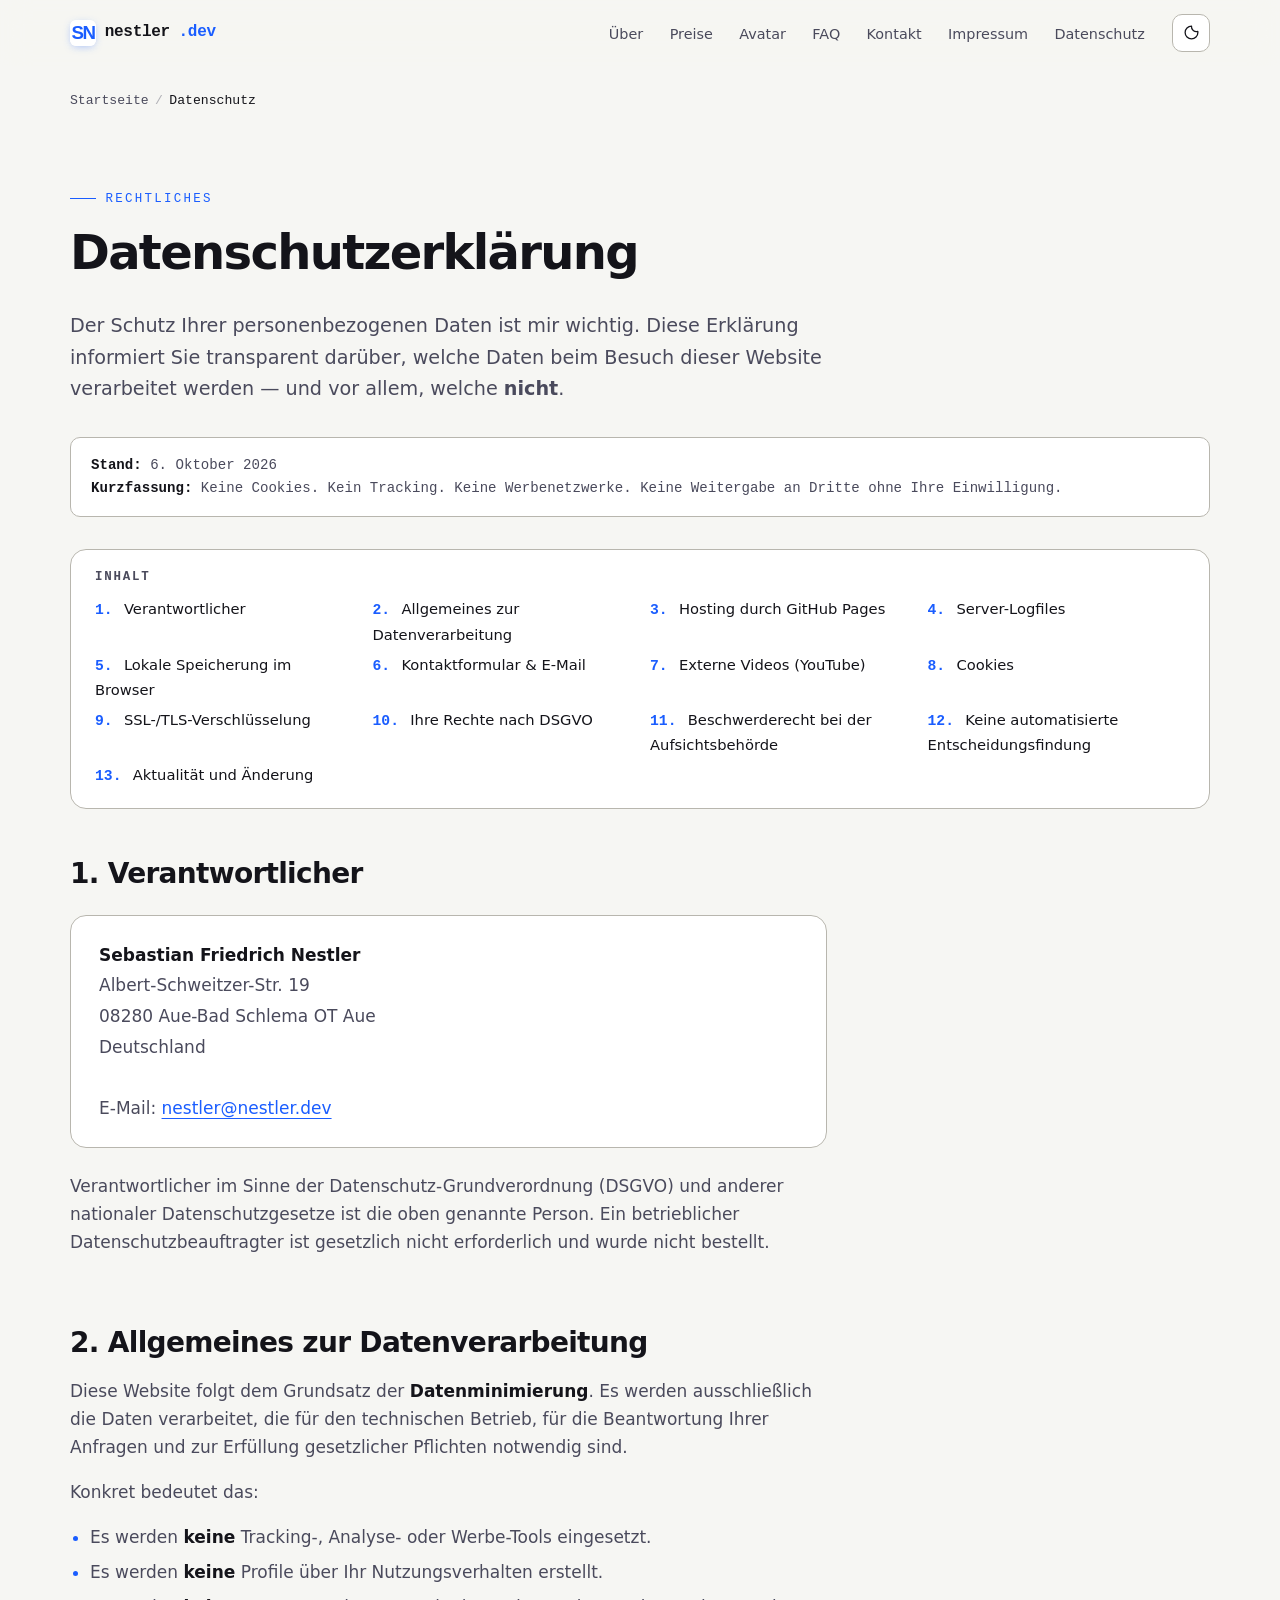
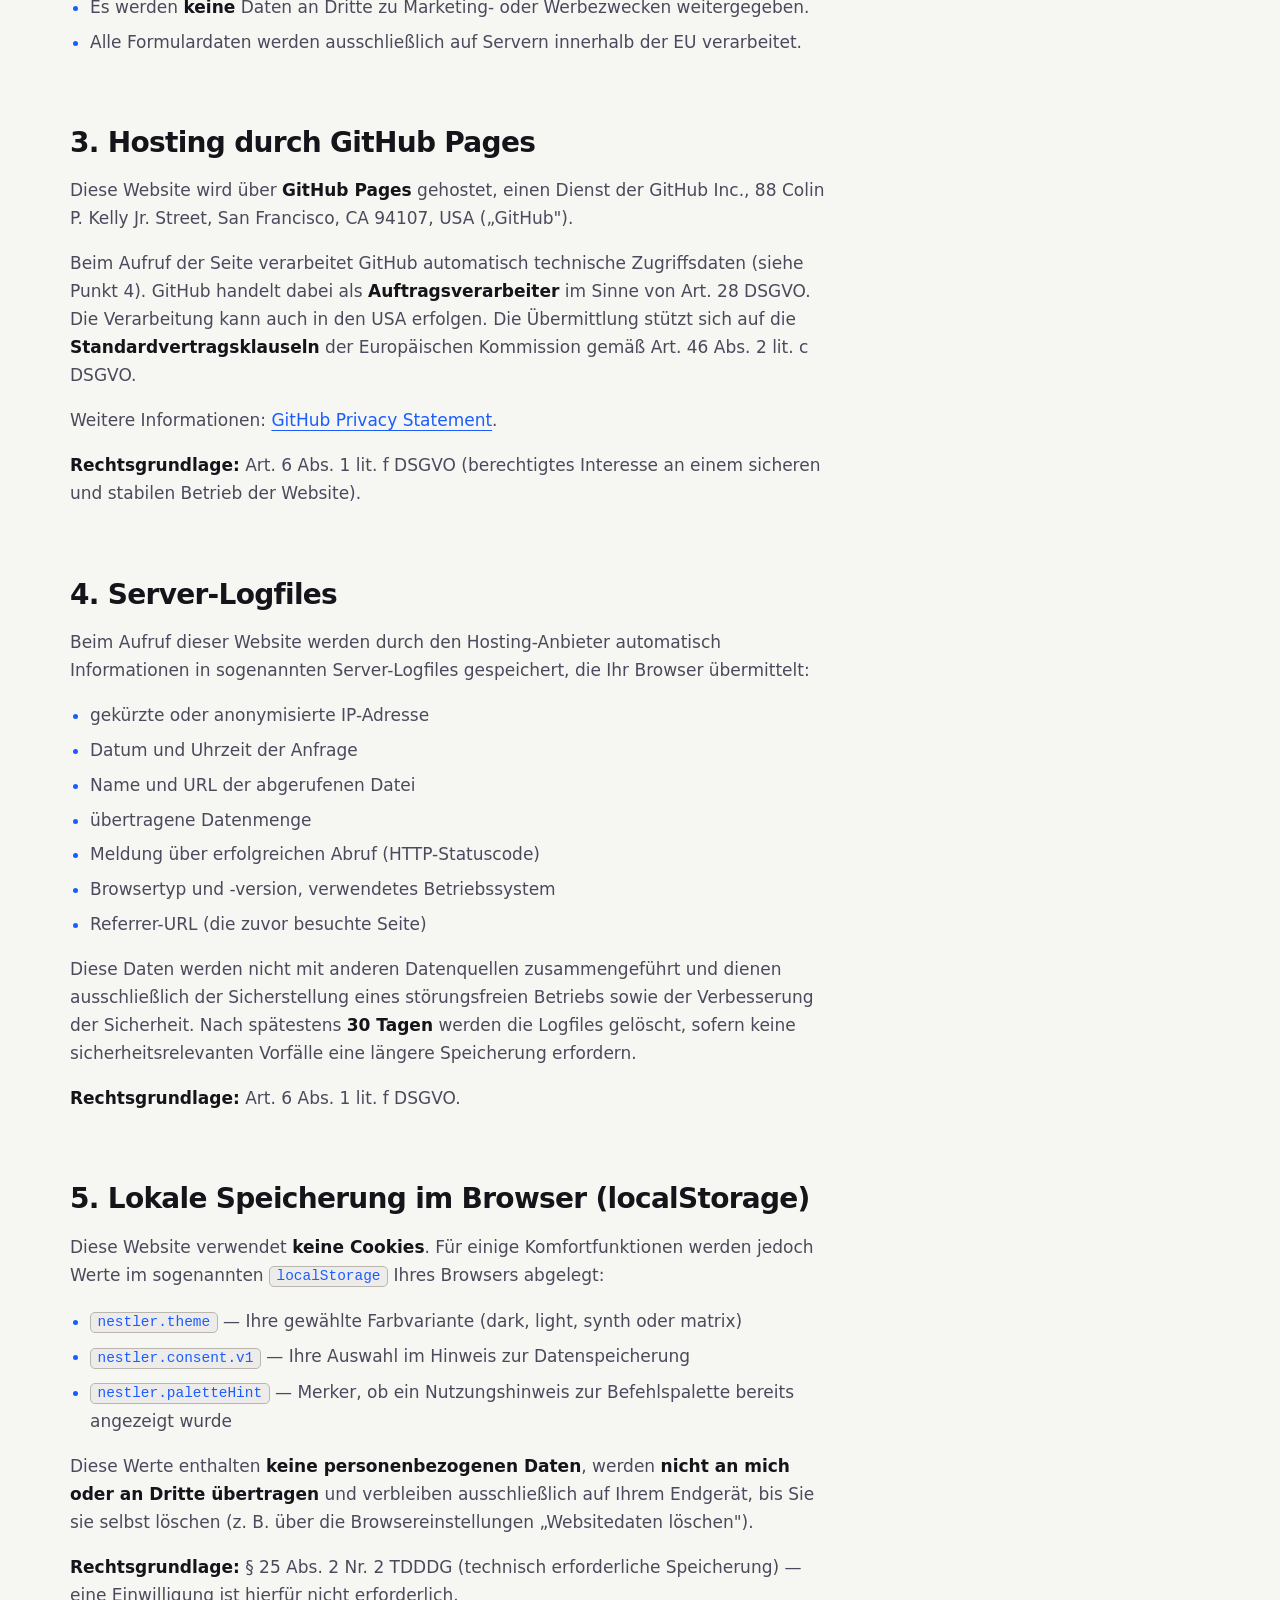
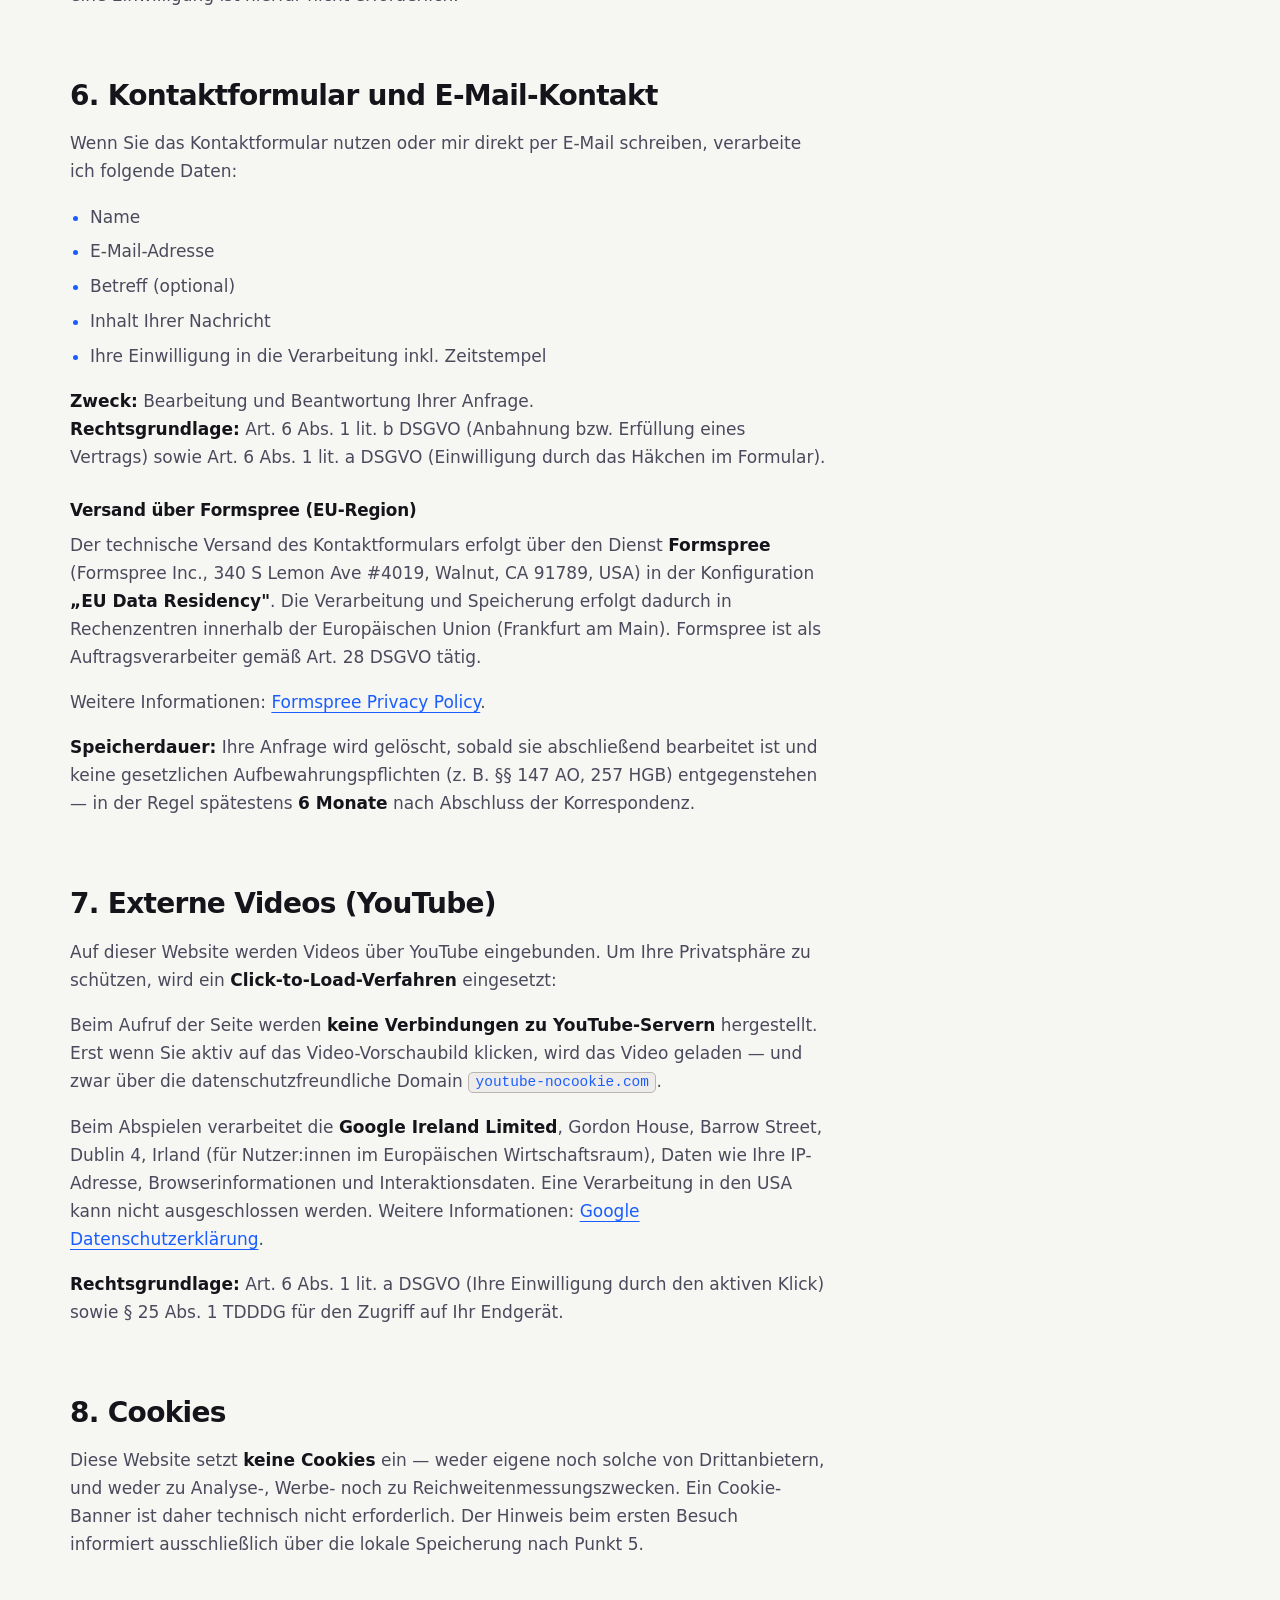
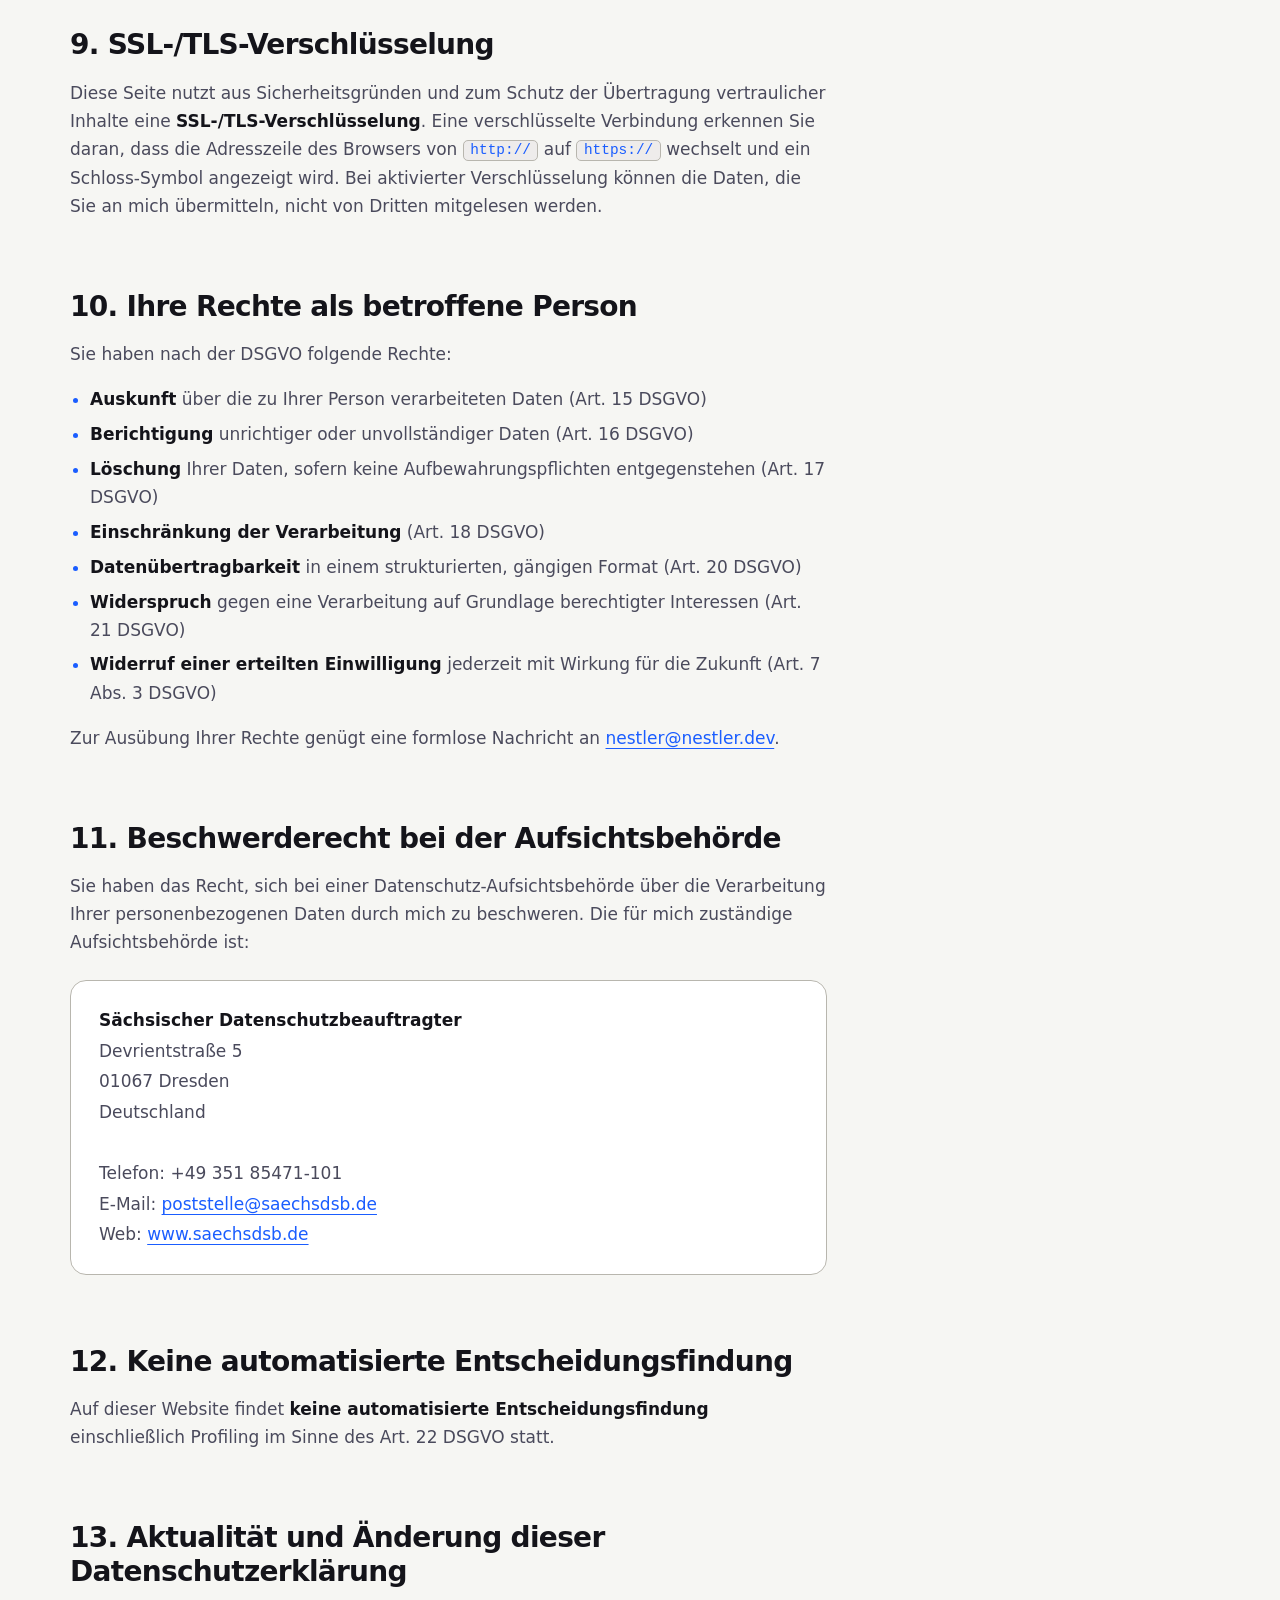
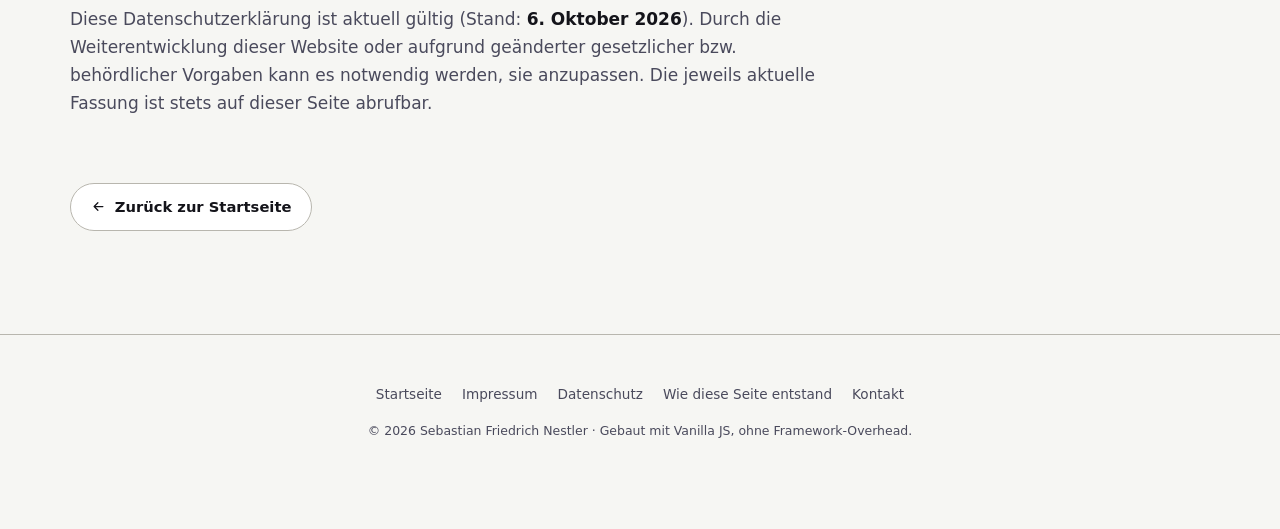
==== commit 4fe5584c: "Update print statement from 'Hello' to 'Goodbye'" ====
--- a/datenschutz.html
+++ b/datenschutz.html
@@ -4,54 +4,119 @@
 <meta charset="utf-8">
 <meta name="viewport" content="width=device-width, initial-scale=1, viewport-fit=cover">
 
+<!-- ===== NO-FOUC THEME BOOTSTRAP ===== -->
+<script>
+(function(){
+  var t = null;
+  try { t = localStorage.getItem('nestler.theme'); } catch(e){}
+  if (t === 'dark' || t === 'light' || t === 'synth' || t === 'matrix') {
+    document.documentElement.setAttribute('data-theme', t);
+  } else if (window.matchMedia('(prefers-color-scheme: light)').matches) {
+    document.documentElement.setAttribute('data-theme', 'light');
+  }
+})();
+</script>
+
+<!-- ===== SEO ===== -->
 <title>Datenschutzerklärung · Sebastian Friedrich Nestler</title>
-<meta name="description" content="Datenschutzerklärung von nestler.dev: Welche Daten verarbeitet werden, warum, wie lange und welche Rechte Sie haben. DSGVO-konform, transparent, ohne Tracking.">
+<meta name="description" content="Datenschutzerklärung von sebastian-nestler.github.io: keine Cookies, kein Tracking. Informationen zu Hosting, Kontaktformular (Formspree EU), YouTube und Ihren Rechten nach DSGVO.">
 <link rel="canonical" href="https://sebastian-nestler.github.io/datenschutz.html">
 <meta name="robots" content="index, follow">
+<meta name="googlebot" content="index, follow">
 <meta name="author" content="Sebastian Friedrich Nestler">
-<meta name="language" content="de">
-
+<meta name="publisher" content="Sebastian Friedrich Nestler">
+
+<!-- ===== OPEN GRAPH ===== -->
 <meta property="og:type" content="website">
-<meta property="og:title" content="Datenschutzerklärung · nestler.dev">
-<meta property="og:description" content="DSGVO-konforme Datenschutzerklärung: keine Cookies, kein Tracking, nur was nötig ist.">
+<meta property="og:site_name" content="Sebastian Friedrich Nestler">
+<meta property="og:locale" content="de_DE">
 <meta property="og:url" content="https://sebastian-nestler.github.io/datenschutz.html">
-<meta property="og:locale" content="de_DE">
-
+<meta property="og:title" content="Datenschutzerklärung · Sebastian Friedrich Nestler">
+<meta property="og:description" content="Keine Cookies, kein Tracking. Transparente Informationen zu Hosting, Kontaktformular und DSGVO-Rechten.">
+<meta property="og:image" content="https://sebastian-nestler.github.io/og-image.png">
+<meta property="og:image:width" content="1200">
+<meta property="og:image:height" content="630">
+<meta property="og:image:alt" content="Datenschutzerklärung von Sebastian Friedrich Nestler.">
+
+<!-- ===== TWITTER / X ===== -->
+<meta name="twitter:card" content="summary_large_image">
+<meta name="twitter:title" content="Datenschutzerklärung · Sebastian Friedrich Nestler">
+<meta name="twitter:description" content="Keine Cookies, kein Tracking. Transparente Informationen zu Hosting, Kontaktformular und DSGVO-Rechten.">
+<meta name="twitter:image" content="https://sebastian-nestler.github.io/og-image.png">
+
+<!-- ===== ICONS & PWA ===== -->
 <meta name="color-scheme" content="dark light">
 <meta name="theme-color" content="#0a0a0b" media="(prefers-color-scheme: dark)">
 <meta name="theme-color" content="#f6f6f3" media="(prefers-color-scheme: light)">
-<link rel="icon" href="data:image/svg+xml,<svg xmlns='http://www.w3.org/2000/svg' viewBox='0 0 100 100'><text y='.9em' font-size='90'>◆</text></svg>">
-
+<link rel="icon" href="/favicon.ico" sizes="32x32">
+<link rel="icon" href="/favicon.svg" type="image/svg+xml" sizes="any">
+<link rel="icon" href="/favicon-32.png" type="image/png" sizes="32x32">
+<link rel="apple-touch-icon" href="/apple-touch-icon.png" sizes="180x180">
+<link rel="manifest" href="/manifest.webmanifest">
+
+<!-- ===== CRITICAL CSS (inline — above-the-fold, no FOUC) ===== -->
 <style>
+/* ============================================================
+   CRITICAL CSS — nur Above-the-Fold
+   Tokens, Reset, Header, Breadcrumb, Seiten-Header.
+   Der Rest liegt in /style.css (extern, blockierend).
+   ============================================================ */
+
+/* 0. TOKENS / THEMES */
 :root{
-  --bg:#0a0a0b; --surface:#131317; --surface-2:#1b1b21; --border:#2a2a33;
-  --text:#e9e9ec; --muted:#8d8d99; --accent:#c6ff3d; --accent-ink:#0a0a0b;
-  --accent-2:#7c5cff; --danger:#ff6b6b; --ok:#3ddc97;
-  --radius:16px; --radius-sm:10px;
+  --bg:#0a0a0b;--surface:#131317;--surface-2:#1b1b21;--border:#3a3a45;
+  --text:#e9e9ec;--muted:#a8a8b3;--accent:#4a86ff;--accent-ink:#0a0a0b;
+  --accent-2:#00d5ff;--danger:#ff6b6b;--ok:#3ddc97;
+  --radius:16px;--radius-sm:10px;
   --shadow:0 18px 50px -12px rgba(0,0,0,.75);
+  --ring:0 0 0 3px color-mix(in srgb, var(--accent) 55%, transparent);
   --max:1140px;
   --font: ui-sans-serif, system-ui, -apple-system, "Segoe UI", Roboto, Helvetica, Arial, sans-serif;
   --mono: ui-monospace, "SF Mono", "JetBrains Mono", "Fira Code", Menlo, Consolas, monospace;
 }
 [data-theme="light"]{
-  --bg:#f6f6f3; --surface:#ffffff; --surface-2:#eeeceb; --border:#dcdad4;
-  --text:#14141a; --muted:#5b5b68; --accent:#14713a; --accent-ink:#ffffff;
-  --accent-2:#5b3df5; --shadow:0 18px 50px -18px rgba(20,20,26,.28);
-}
-
+  --bg:#f6f6f3;--surface:#ffffff;--surface-2:#eeeceb;--border:#b8b6ae;
+  --text:#14141a;--muted:#4a4a5c;--accent:#1a5dff;--accent-ink:#ffffff;
+  --accent-2:#0043c7;--danger:#c53030;--ok:#0e8a5a;
+  --shadow:0 18px 50px -18px rgba(20,20,26,.28);
+}
+[data-theme="synth"]{
+  --bg:#0d0716;--surface:#170d24;--surface-2:#211334;--border:#4a2d73;
+  --text:#f4ecff;--muted:#b9a4d4;--accent:#ff4fd8;--accent-ink:#12001a;
+  --accent-2:#33e1ff;--shadow:0 18px 60px -12px rgba(255,79,216,.28);
+}
+[data-theme="matrix"]{
+  --bg:#000600;--surface:#041004;--surface-2:#072007;--border:#1a5c1a;
+  --text:#c8ffc8;--muted:#7ac47a;--accent:#22ff6b;--accent-ink:#001100;
+  --accent-2:#00d5ff;--shadow:0 18px 50px -12px rgba(34,255,107,.25);
+}
+
+/* 1. BASE */
 *,*::before,*::after{box-sizing:border-box}
 html{scroll-behavior:smooth;-webkit-text-size-adjust:100%}
+@media (prefers-reduced-motion:reduce){
+  html{scroll-behavior:auto}
+  *,*::before,*::after{animation-duration:.001ms !important;animation-iteration-count:1 !important;transition-duration:.001ms !important}
+}
 body{
-  margin:0; background:var(--bg); color:var(--text); font-family:var(--font);
-  font-size:clamp(1rem,.95rem + .25vw,1.0625rem); line-height:1.65;
-  -webkit-font-smoothing:antialiased; overflow-x:hidden;
-}
-img,svg{max-width:100%;display:block}
+  margin:0;background:var(--bg);color:var(--text);font-family:var(--font);
+  font-size:clamp(1rem,.95rem + .25vw,1.0625rem);line-height:1.65;
+  -webkit-font-smoothing:antialiased;overflow-x:hidden;
+}
+body::before{
+  content:"";position:fixed;inset:0;pointer-events:none;z-index:1;opacity:.035;
+  background-image:url("data:image/svg+xml,%3Csvg xmlns='http://www.w3.org/2000/svg' width='140' height='140'%3E%3Cfilter id='n'%3E%3CfeTurbulence type='fractalNoise' baseFrequency='.85' numOctaves='3'/%3E%3C/filter%3E%3Crect width='100%25' height='100%25' filter='url(%23n)'/%3E%3C/svg%3E");
+  mix-blend-mode:overlay;
+}
+img,svg,canvas{max-width:100%;display:block}
+button,input,textarea,select{font:inherit;color:inherit}
 a{color:var(--accent);text-underline-offset:.25em}
 a:hover{text-decoration-thickness:2px}
-:where(a,button,[tabindex]):focus-visible{
-  outline:2px solid var(--accent); outline-offset:3px; border-radius:6px;
-}
+::placeholder{color:var(--muted);opacity:1}
+:where(a,button,input,textarea,select,summary,[tabindex]):focus-visible{
+  outline:2px solid var(--accent);outline-offset:3px;border-radius:6px;
+}
+:where(section,[id],a,button,input,textarea,select,summary,details){scroll-margin-top:90px}
 ::selection{background:var(--accent);color:var(--accent-ink)}
 .sr-only{
   position:absolute!important;width:1px;height:1px;padding:0;margin:-1px;
@@ -65,552 +130,641 @@
 }
 .skip:focus{top:0}
 
+/* 2. LAYOUT */
 .wrap{width:min(100% - 2.5rem,var(--max));margin-inline:auto;position:relative;z-index:2}
-:where(h1,h2,h3,section,[id],a,button){scroll-margin-top:90px}
-
+section{padding:clamp(3rem,6vw,5rem) 0;position:relative}
+.eyebrow{
+  font-family:var(--mono);font-size:.78rem;letter-spacing:.18em;
+  text-transform:uppercase;color:var(--accent);margin:0 0 .9rem;
+  display:flex;align-items:center;gap:.6rem;
+}
+.eyebrow::before{content:"";width:26px;height:1px;background:var(--accent);flex:none}
+h1,h2,h3{line-height:1.2;letter-spacing:-.025em;margin:0 0 .6em;font-weight:800}
+h1{font-size:clamp(2rem,1.4rem + 2.6vw,3rem);letter-spacing:-.035em}
+h2{font-size:clamp(1.35rem,1.1rem + 1vw,1.75rem);margin-top:2.5em}
+h3{font-size:1.05rem;margin-top:1.75em;letter-spacing:-.01em}
+h2:first-child,h3:first-child{margin-top:0}
+p{margin:0 0 1em}
+.lede{font-size:clamp(1.05rem,1rem + .5vw,1.2rem);color:var(--muted);max-width:62ch;margin:0 0 1em}
+
+/* 3. PROGRESS + HEADER */
+#progress{
+  position:fixed;top:0;left:0;height:2px;width:0%;
+  background:linear-gradient(90deg,var(--accent),var(--accent-2));
+  z-index:1000;transition:width .1s linear;
+}
+@media (prefers-reduced-motion:reduce){#progress{transition:none}}
 header.site{
   position:sticky;top:0;z-index:900;
   backdrop-filter:blur(14px) saturate(1.4);
   background:color-mix(in srgb,var(--bg) 78%,transparent);
-  border-bottom:1px solid var(--border);
-}
+  border-bottom:1px solid transparent;
+  transition:border-color .25s ease,background .25s ease;
+}
+header.site.stuck{border-bottom-color:var(--border)}
 .nav{display:flex;align-items:center;gap:1rem;padding:.85rem 0}
 .brand{
   font-family:var(--mono);font-weight:700;font-size:1rem;
   text-decoration:none;color:var(--text);letter-spacing:-.02em;
-  display:flex;align-items:center;gap:.5rem;
-}
-.brand .mark{
-  width:10px;height:10px;background:var(--accent);border-radius:2px;
-  transform:rotate(45deg);flex:none;transition:transform .4s cubic-bezier(.2,.8,.2,1);
-}
-.brand:hover .mark{transform:rotate(225deg) scale(1.2)}
-.back-link{
-  margin-left:auto;color:var(--muted);text-decoration:none;
-  font-size:.9rem;font-weight:500;padding:.5rem .8rem;border-radius:8px;
-  transition:color .2s,background .2s;
-}
-.back-link:hover{color:var(--text);background:var(--surface-2)}
-
-main{padding:clamp(3rem,7vw,6rem) 0 clamp(4rem,8vw,7rem)}
-.eyebrow{
-  font-family:var(--mono);font-size:.78rem;letter-spacing:.18em;
-  text-transform:uppercase;color:var(--accent);margin:0 0 .9rem;
-  display:flex;align-items:center;gap:.6rem;
-}
-.eyebrow::before{content:"";width:26px;height:1px;background:var(--accent);flex:none}
-h1{font-size:clamp(2rem,1.4rem + 3vw,3.4rem);line-height:1.1;letter-spacing:-.03em;margin:0 0 .8rem;font-weight:800}
-h2{
-  font-size:clamp(1.35rem,1.1rem + 1.2vw,1.85rem);
-  line-height:1.2;letter-spacing:-.02em;margin:0 0 .8rem;font-weight:800;
-}
-h3{font-size:1.08rem;line-height:1.25;letter-spacing:-.01em;margin:0 0 .5rem;font-weight:700}
-p{margin:0 0 1rem;color:var(--muted)}
-p:last-child{margin-bottom:0}
-ul,ol{margin:0 0 1rem;padding-left:1.25rem;color:var(--muted)}
-li{margin-bottom:.35rem}
-strong{color:var(--text);font-weight:650}
-code{
-  font-family:var(--mono);font-size:.88em;
+  margin-right:auto;display:flex;align-items:center;gap:.55rem;
+}
+.brand .logo{
+  width:26px;height:26px;flex:none;border-radius:6px;
+  transition:transform .4s cubic-bezier(.2,.8,.2,1),box-shadow .3s;
+  box-shadow:0 2px 8px -2px rgba(26,93,255,.4);
+}
+.brand:hover .logo{transform:rotate(-6deg) scale(1.08);box-shadow:0 4px 14px -2px rgba(26,93,255,.6)}
+.brand .dev{color:var(--accent)}
+.nav-links{display:flex;gap:.25rem;align-items:center;list-style:none;margin:0;padding:0}
+.nav-links a{
+  color:var(--muted);text-decoration:none;font-size:.9rem;font-weight:500;
+  padding:.5rem .7rem;border-radius:8px;transition:color .2s,background .2s;
+}
+.nav-links a:hover{color:var(--text);background:var(--surface-2)}
+.icon-btn{
+  background:var(--surface);border:1px solid var(--border);color:var(--text);
+  width:38px;height:38px;border-radius:10px;display:grid;place-items:center;
+  cursor:pointer;transition:transform .18s cubic-bezier(.2,.8,.2,1),border-color .2s,background .2s;
+  flex:none;
+}
+.icon-btn:hover{border-color:var(--accent);background:var(--surface-2);transform:translateY(-2px)}
+.icon-btn svg{width:17px;height:17px;stroke:currentColor;fill:none;stroke-width:1.8;stroke-linecap:round;stroke-linejoin:round}
+.menu-toggle{display:none}
+@media (max-width:860px){
+  .nav-links{
+    position:absolute;top:100%;left:0;right:0;
+    flex-direction:column;align-items:stretch;
+    background:var(--surface);border-bottom:1px solid var(--border);
+    padding:.75rem 1.25rem 1.25rem;gap:.15rem;display:none;
+  }
+  .nav-links.open{display:flex}
+  .nav-links a{padding:.8rem .6rem;font-size:1rem}
+  .menu-toggle{display:grid}
+}
+
+/* 4. BREADCRUMB */
+.breadcrumb{padding:1.5rem 0 0;font-size:.82rem;color:var(--muted);font-family:var(--mono)}
+.breadcrumb ol{
+  list-style:none;margin:0;padding:0;display:flex;flex-wrap:wrap;gap:.4rem;align-items:center;
+}
+.breadcrumb li{display:flex;align-items:center;gap:.4rem}
+.breadcrumb li:not(:last-child)::after{content:"/";opacity:.4}
+.breadcrumb a{color:var(--muted);text-decoration:none}
+.breadcrumb a:hover{color:var(--accent);text-decoration:underline}
+.breadcrumb [aria-current="page"]{color:var(--text)}
+
+/* 5. LEGAL-PAGE-SPEZIFISCH */
+.legal-page{padding-bottom:clamp(4rem,8vw,7rem)}
+.legal-page .toc{
+  background:var(--surface);border:1px solid var(--border);border-radius:var(--radius);
+  padding:1.25rem 1.5rem;margin:2rem 0 3rem;
+}
+.legal-page .toc h2{
+  font-size:.78rem;letter-spacing:.14em;text-transform:uppercase;
+  color:var(--muted);margin:0 0 .75rem;font-family:var(--mono);font-weight:700;
+}
+.legal-page .toc ol{
+  margin:0;padding:0;list-style:none;
+  display:grid;grid-template-columns:repeat(auto-fit,minmax(240px,1fr));gap:.35rem 1.25rem;
+  counter-reset:toc;
+}
+.legal-page .toc li{counter-increment:toc;font-size:.92rem}
+.legal-page .toc li::before{
+  content:counter(toc) ". ";color:var(--accent);font-family:var(--mono);
+  font-weight:700;margin-right:.15rem;
+}
+.legal-page .toc a{color:var(--text);text-decoration:none}
+.legal-page .toc a:hover{color:var(--accent);text-decoration:underline}
+.legal-page .prose{max-width:70ch}
+.legal-page .prose p,
+.legal-page .prose li{color:var(--muted)}
+.legal-page .prose strong{color:var(--text)}
+.legal-page .prose ul,
+.legal-page .prose ol{padding-left:1.25rem;margin:0 0 1em}
+.legal-page .prose li{margin-bottom:.4em}
+.legal-page .prose li::marker{color:var(--accent)}
+.legal-page .prose a{word-break:break-word;overflow-wrap:anywhere}
+.legal-page .prose code{
+  font-family:var(--mono);font-size:.85em;
   background:var(--surface-2);border:1px solid var(--border);
-  border-radius:5px;padding:.1em .4em;color:var(--text);
-}
-.lede{font-size:clamp(1.05rem,1rem + .4vw,1.2rem);max-width:62ch}
-
-.toc{
+  padding:.1em .45em;border-radius:5px;color:var(--accent);
+}
+.legal-page .meta-box{
+  background:var(--surface);border:1px solid var(--border);border-radius:var(--radius-sm);
+  padding:1rem 1.25rem;margin:2rem 0;font-size:.88rem;color:var(--muted);
+  font-family:var(--mono);
+}
+.legal-page .meta-box strong{color:var(--text);font-weight:600}
+.legal-page .info-card{
   background:var(--surface);border:1px solid var(--border);border-radius:var(--radius);
-  padding:1.5rem;margin:2.5rem 0 3rem;
-}
-.toc h2{font-size:1rem;text-transform:uppercase;letter-spacing:.14em;color:var(--accent);font-family:var(--mono);font-weight:700;margin-bottom:1rem}
-.toc ol{columns:2;column-gap:2rem;margin:0;padding-left:1.25rem;list-style:decimal}
-@media (max-width:620px){.toc ol{columns:1}}
-.toc li{margin-bottom:.4rem;break-inside:avoid}
-.toc a{text-decoration:none;color:var(--muted);transition:color .2s}
-.toc a:hover{color:var(--accent);text-decoration:underline}
-
-.policy-section{
-  padding:2.5rem 0;
-  border-top:1px solid var(--border);
-}
-.policy-section:first-of-type{border-top:0;padding-top:0}
-
-.info-box{
-  background:var(--surface);border:1px solid var(--border);border-radius:var(--radius);
-  padding:1.25rem 1.5rem;margin:1.25rem 0;
-}
-.info-box.accent{
-  border-color:color-mix(in srgb,var(--accent) 40%,var(--border));
-  background:color-mix(in srgb,var(--accent) 6%,var(--surface));
-}
-.info-box h3{color:var(--accent);font-family:var(--mono);font-size:.85rem;text-transform:uppercase;letter-spacing:.14em;margin-bottom:.75rem}
-.info-box p, .info-box ul{font-size:.94rem}
-.info-box p:last-child, .info-box ul:last-child{margin-bottom:0}
-
-address{
-  font-style:normal;line-height:1.8;color:var(--muted);
-  background:var(--surface);border:1px solid var(--border);
-  border-radius:var(--radius-sm);padding:1rem 1.25rem;
-}
-address strong{color:var(--text)}
-
-.updated{
-  font-family:var(--mono);font-size:.82rem;color:var(--muted);
-  margin-top:3rem;padding-top:1.5rem;border-top:1px solid var(--border);
-}
-
+  padding:1.5rem 1.75rem;margin:1.5rem 0;
+}
+.legal-page .info-card h3{margin-top:0}
+.legal-page .info-card address{font-style:normal;line-height:1.8;color:var(--muted)}
+.legal-page .info-card address strong{color:var(--text)}
+.legal-page .back-link{
+  display:inline-flex;align-items:center;gap:.55rem;margin-top:3rem;
+  padding:.7rem 1.25rem;background:var(--surface);border:1px solid var(--border);
+  border-radius:999px;color:var(--text);text-decoration:none;font-weight:600;font-size:.92rem;
+  transition:transform .18s cubic-bezier(.2,.8,.2,1),border-color .2s,background .2s;
+}
+.legal-page .back-link:hover{
+  border-color:var(--accent);background:var(--surface-2);transform:translateY(-2px);
+}
+.legal-page .back-link svg{width:15px;height:15px;stroke:currentColor;fill:none;stroke-width:2;stroke-linecap:round;stroke-linejoin:round}
+
+/* 6. FOOTER (minimal) */
 footer.site{
-  border-top:1px solid var(--border);
-  padding:2.5rem 0 calc(4rem + env(safe-area-inset-bottom, 0px));
+  border-top:1px solid var(--border);padding:2.5rem 0 4rem;
   font-size:.85rem;color:var(--muted);
 }
-.foot-links{display:flex;gap:1.25rem;flex-wrap:wrap;list-style:none;margin:0;padding:0}
-.foot-links a{color:var(--muted);text-decoration:underline;text-underline-offset:.25em}
-.foot-links a:hover{color:var(--accent)}
-
-::selection{background:var(--accent);color:var(--accent-ink)}
+.foot-min{display:flex;flex-direction:column;gap:1rem;text-align:center;align-items:center}
+.foot-min nav{display:flex;flex-wrap:wrap;gap:1.25rem;justify-content:center}
+.foot-min nav a{color:var(--muted);text-decoration:none;font-size:.85rem}
+.foot-min nav a:hover{color:var(--accent);text-decoration:underline}
+.foot-min p{margin:0;font-size:.78rem}
+
+/* 7. RESPONSIVE POLISH */
+@media (max-width:420px){
+  h1{font-size:1.75rem}
+  .legal-page .toc{padding:1rem 1.1rem}
+  .legal-page .info-card{padding:1.25rem 1.25rem}
+}
 </style>
+
+<!-- ===== FULL STYLESHEET (external, blocking, cached across pages) ===== -->
+<link rel="stylesheet" href="/style.css">
+
+<!-- ===== STRUCTURED DATA ===== -->
+<script type="application/ld+json">
+{
+  "@context": "https://schema.org",
+  "@type": "WebPage",
+  "@id": "https://sebastian-nestler.github.io/datenschutz.html",
+  "url": "https://sebastian-nestler.github.io/datenschutz.html",
+  "name": "Datenschutzerklärung",
+  "inLanguage": "de-DE",
+  "isPartOf": { "@id": "https://sebastian-nestler.github.io/#website" },
+  "about": { "@id": "https://sebastian-nestler.github.io/#person" },
+  "breadcrumb": {
+    "@type": "BreadcrumbList",
+    "itemListElement": [
+      { "@type": "ListItem", "position": 1, "name": "Startseite", "item": "https://sebastian-nestler.github.io/" },
+      { "@type": "ListItem", "position": 2, "name": "Datenschutz", "item": "https://sebastian-nestler.github.io/datenschutz.html" }
+    ]
+  }
+}
+</script>
 </head>
 <body>
 
 <a class="skip" href="#main">Zum Hauptinhalt springen</a>
-
-<header class="site">
+<div id="progress" role="presentation"></div>
+
+<!-- ===================== HEADER ===================== -->
+<header class="site" id="site-header">
   <div class="wrap">
     <nav class="nav" aria-label="Hauptnavigation">
-      <a href="/" class="brand" aria-label="Zur Startseite sebastian-nestler.github.io">
-        <span class="mark" aria-hidden="true"></span>nestler<span style="color:var(--accent)">.dev</span>
+      <a href="/" class="brand" aria-label="Zur Startseite von Sebastian Friedrich Nestler">
+        <svg class="logo" viewBox="0 0 100 100" xmlns="http://www.w3.org/2000/svg" aria-hidden="true" focusable="false">
+          <rect width="100" height="100" rx="18" fill="#ffffff"/>
+          <text x="50" y="74" text-anchor="middle"
+                font-family="'Arial Black','Helvetica Neue',Helvetica,Arial,sans-serif"
+                font-size="72" font-weight="900" letter-spacing="-6"
+                fill="#1a5dff">SN</text>
+        </svg>
+        nestler<span class="dev">.dev</span>
       </a>
-      <a href="/" class="back-link">← Zur Startseite</a>
+
+      <ul class="nav-links" id="nav-links">
+        <li><a href="/#about">Über</a></li>
+        <li><a href="/#preise">Preise</a></li>
+        <li><a href="/#avatar">Avatar</a></li>
+        <li><a href="/#faq">FAQ</a></li>
+        <li><a href="/#contact">Kontakt</a></li>
+        <li><a href="/impressum.html">Impressum</a></li>
+        <li><a href="/datenschutz.html" aria-current="page">Datenschutz</a></li>
+      </ul>
+
+      <button class="icon-btn" id="theme-toggle" data-tip="Farbschema wechseln" aria-label="Farbschema wechseln">
+        <svg viewBox="0 0 24 24" aria-hidden="true"><path d="M12 3a9 9 0 1 0 9 9c0-.5-.04-1-.1-1.5A7 7 0 0 1 12 3Z"/></svg>
+      </button>
+
+      <button class="icon-btn menu-toggle" id="menu-toggle" aria-expanded="false" aria-controls="nav-links" aria-label="Menü öffnen">
+        <svg viewBox="0 0 24 24" aria-hidden="true"><path d="M3 6h18M3 12h18M3 18h18"/></svg>
+      </button>
     </nav>
   </div>
 </header>
 
 <main id="main">
+
+<!-- ===================== BREADCRUMB ===================== -->
+<div class="wrap">
+  <nav class="breadcrumb" aria-label="Brotkrumen-Navigation">
+    <ol>
+      <li><a href="/">Startseite</a></li>
+      <li><span aria-current="page">Datenschutz</span></li>
+    </ol>
+  </nav>
+</div>
+
+<!-- ===================== DATENSCHUTZ ===================== -->
+<section class="legal-page" aria-labelledby="page-title">
   <div class="wrap">
-
     <p class="eyebrow">Rechtliches</p>
-    <h1>Datenschutzerklärung</h1>
-    <p class="lede" style="margin-bottom:2rem">
-      Der Schutz deiner persönlichen Daten ist mir wichtig. Diese Erklärung
-      informiert dich transparent darüber, welche Daten diese Website
-      verarbeitet, warum und welche Rechte du hast — nach der
-      Datenschutz-Grundverordnung (DSGVO) und dem Bundesdatenschutzgesetz (BDSG).
+    <h1 id="page-title">Datenschutzerklärung</h1>
+    <p class="lede">
+      Der Schutz Ihrer personenbezogenen Daten ist mir wichtig. Diese
+      Erklärung informiert Sie transparent darüber, welche Daten beim Besuch
+      dieser Website verarbeitet werden — und vor allem, welche <strong>nicht</strong>.
     </p>
+
+    <div class="meta-box">
+      <strong>Stand:</strong> 6. Oktober 2026<br>
+      <strong>Kurzfassung:</strong> Keine Cookies. Kein Tracking. Keine Werbenetzwerke. Keine Weitergabe an Dritte ohne Ihre Einwilligung.
+    </div>
 
     <nav class="toc" aria-label="Inhaltsverzeichnis">
       <h2>Inhalt</h2>
       <ol>
         <li><a href="#verantwortlicher">Verantwortlicher</a></li>
-        <li><a href="#hosting">Hosting &amp; Server-Logs</a></li>
-        <li><a href="#kontaktformular">Kontaktformular</a></li>
-        <li><a href="#localstorage">localStorage &amp; Cookies</a></li>
-        <li><a href="#keine-tracking">Kein Tracking, keine Analyse</a></li>
-        <li><a href="#rechte">Deine Rechte</a></li>
-        <li><a href="#beschwerde">Beschwerderecht</a></li>
-        <li><a href="#ssl">SSL/TLS-Verschlüsselung</a></li>
-        <li><a href="#aenderungen">Änderungen</a></li>
+        <li><a href="#allgemein">Allgemeines zur Datenverarbeitung</a></li>
+        <li><a href="#hosting">Hosting durch GitHub Pages</a></li>
+        <li><a href="#logfiles">Server-Logfiles</a></li>
+        <li><a href="#localstorage">Lokale Speicherung im Browser</a></li>
+        <li><a href="#kontaktformular">Kontaktformular &amp; E-Mail</a></li>
+        <li><a href="#youtube">Externe Videos (YouTube)</a></li>
+        <li><a href="#cookies">Cookies</a></li>
+        <li><a href="#ssl">SSL-/TLS-Verschlüsselung</a></li>
+        <li><a href="#rechte">Ihre Rechte nach DSGVO</a></li>
+        <li><a href="#beschwerde">Beschwerderecht bei der Aufsichtsbehörde</a></li>
+        <li><a href="#profiling">Keine automatisierte Entscheidungsfindung</a></li>
+        <li><a href="#aktualitaet">Aktualität und Änderung</a></li>
       </ol>
     </nav>
 
-    <!-- 1 -->
-    <section class="policy-section" id="verantwortlicher" aria-labelledby="verantwortlicher-title">
-      <h2 id="verantwortlicher-title">1. Verantwortlicher</h2>
-      <p>
-        Verantwortlich für die Datenverarbeitung auf dieser Website im Sinne
-        von Art. 4 Nr. 7 DSGVO ist:
-      </p>
-      <address>
-        <strong>Sebastian Friedrich Nestler</strong><br>
-        Albert-Schweitzer-Str. 19<br>
-        08280 Aue-Bad Schlema OT Aue<br>
-        Deutschland<br><br>
-        E-Mail: <a href="mailto:snestler110@gmail.com">snestler110@gmail.com</a>
-      </address>
-      <p style="margin-top:1rem">
-        Ein Datenschutzbeauftragter ist gesetzlich nicht erforderlich, da die
-        Verarbeitungstätigkeiten die Schwellenwerte des Art. 37 DSGVO nicht
-        erreichen.
-      </p>
-    </section>
-
-    <!-- 2 -->
-    <section class="policy-section" id="hosting" aria-labelledby="hosting-title">
-      <h2 id="hosting-title">2. Hosting &amp; Server-Logfiles</h2>
-      <p>
-        Diese Website wird bei einem externen Dienstleister gehostet
-        (Auftragsverarbeiter). Der Hosting-Anbieter verarbeitet in unserem
-        Auftrag alle Daten, die beim Aufruf dieser Website anfallen.
-      </p>
-
-      <div class="info-box">
-        <h3>Hosting-Anbieter</h3>
-        <p style="margin:0">
-          <strong>Namecheap, Inc.</strong><br>
-          4600 East Washington Street, Suite 305<br>
-          Phoenix, AZ 85034, USA
-        </p>
+    <div class="prose">
+
+      <!-- 1 -->
+      <h2 id="verantwortlicher">1. Verantwortlicher</h2>
+      <div class="info-card">
+        <address>
+          <strong>Sebastian Friedrich Nestler</strong><br>
+          Albert-Schweitzer-Str. 19<br>
+          08280 Aue-Bad Schlema OT Aue<br>
+          Deutschland<br><br>
+          E-Mail: <a href="mailto:nestler@nestler.dev">nestler@nestler.dev</a>
+        </address>
       </div>
-
+      <p>
+        Verantwortlicher im Sinne der Datenschutz-Grundverordnung (DSGVO) und
+        anderer nationaler Datenschutzgesetze ist die oben genannte Person.
+        Ein betrieblicher Datenschutzbeauftragter ist gesetzlich nicht
+        erforderlich und wurde nicht bestellt.
+      </p>
+
+      <!-- 2 -->
+      <h2 id="allgemein">2. Allgemeines zur Datenverarbeitung</h2>
+      <p>
+        Diese Website folgt dem Grundsatz der <strong>Datenminimierung</strong>.
+        Es werden ausschließlich die Daten verarbeitet, die für den technischen
+        Betrieb, für die Beantwortung Ihrer Anfragen und zur Erfüllung
+        gesetzlicher Pflichten notwendig sind.
+      </p>
+      <p>Konkret bedeutet das:</p>
+      <ul>
+        <li>Es werden <strong>keine</strong> Tracking-, Analyse- oder Werbe-Tools eingesetzt.</li>
+        <li>Es werden <strong>keine</strong> Profile über Ihr Nutzungsverhalten erstellt.</li>
+        <li>Es werden <strong>keine</strong> Daten an Dritte zu Marketing- oder Werbezwecken weitergegeben.</li>
+        <li>Alle Formulardaten werden ausschließlich auf Servern innerhalb der EU verarbeitet.</li>
+      </ul>
+
+      <!-- 3 -->
+      <h2 id="hosting">3. Hosting durch GitHub Pages</h2>
+      <p>
+        Diese Website wird über <strong>GitHub Pages</strong> gehostet, einen Dienst der
+        GitHub Inc., 88 Colin P. Kelly Jr. Street, San Francisco, CA 94107, USA
+        („GitHub").
+      </p>
+      <p>
+        Beim Aufruf der Seite verarbeitet GitHub automatisch technische
+        Zugriffsdaten (siehe Punkt 4). GitHub handelt dabei als
+        <strong>Auftragsverarbeiter</strong> im Sinne von Art. 28 DSGVO. Die
+        Verarbeitung kann auch in den USA erfolgen. Die Übermittlung stützt
+        sich auf die <strong>Standardvertragsklauseln</strong> der Europäischen
+        Kommission gemäß Art. 46 Abs. 2 lit. c DSGVO.
+      </p>
+      <p>
+        Weitere Informationen:
+        <a href="https://docs.github.com/en/site-policy/privacy-policies/github-general-privacy-statement"
+           target="_blank" rel="noopener noreferrer">GitHub Privacy Statement</a>.
+      </p>
+      <p>
+        <strong>Rechtsgrundlage:</strong> Art. 6 Abs. 1 lit. f DSGVO
+        (berechtigtes Interesse an einem sicheren und stabilen Betrieb der Website).
+      </p>
+
+      <!-- 4 -->
+      <h2 id="logfiles">4. Server-Logfiles</h2>
       <p>
         Beim Aufruf dieser Website werden durch den Hosting-Anbieter
         automatisch Informationen in sogenannten Server-Logfiles gespeichert,
-        die dein Browser übermittelt:
+        die Ihr Browser übermittelt:
       </p>
       <ul>
-        <li>IP-Adresse (in der Regel gekürzt oder anonymisiert)</li>
+        <li>gekürzte oder anonymisierte IP-Adresse</li>
         <li>Datum und Uhrzeit der Anfrage</li>
-        <li>aufgerufene Seite / Datei</li>
+        <li>Name und URL der abgerufenen Datei</li>
         <li>übertragene Datenmenge</li>
-        <li>Browsertyp und Browserversion</li>
-        <li>Betriebssystem</li>
-        <li>Referrer-URL (zuvor besuchte Seite)</li>
+        <li>Meldung über erfolgreichen Abruf (HTTP-Statuscode)</li>
+        <li>Browsertyp und -version, verwendetes Betriebssystem</li>
+        <li>Referrer-URL (die zuvor besuchte Seite)</li>
       </ul>
-
-      <p>
-        <strong>Zweck:</strong> Die Verarbeitung erfolgt zur Sicherstellung
-        eines störungsfreien Betriebs, zur Verbesserung der Sicherheit und
-        zur Fehleranalyse.<br>
-        <strong>Rechtsgrundlage:</strong> Art. 6 Abs. 1 lit. f DSGVO
-        (berechtigtes Interesse an einem sicheren und stabilen Betrieb).<br>
-        <strong>Speicherdauer:</strong> Die Logfiles werden nach
-        spätestens 30 Tagen automatisch gelöscht, sofern sie nicht zur
-        Aufklärung eines konkreten Missbrauchsfalls benötigt werden.
-      </p>
-
-      <p>
-        Da der Hosting-Anbieter seinen Sitz in den USA hat, kann eine
-        Übermittlung personenbezogener Daten in die USA stattfinden. Die
-        Übermittlung erfolgt auf Grundlage des EU-US Data Privacy Framework
-        (Art. 45 DSGVO) bzw. von Standardvertragsklauseln (Art. 46 Abs. 2
-        lit. c DSGVO). Weitere Informationen findest du in der
-        Datenschutzerklärung von Namecheap.
-      </p>
-    </section>
-
-    <!-- 3 -->
-    <section class="policy-section" id="kontaktformular" aria-labelledby="kontakt-title">
-      <h2 id="kontakt-title">3. Kontaktformular &amp; E-Mail-Kontakt</h2>
-      <p>
-        Wenn du mir über das Kontaktformular oder per E-Mail eine Anfrage
-        sendest, werden die von dir angegebenen Daten
-        (Name, E-Mail-Adresse, optional Betreff und Nachricht) zum Zweck
-        der Bearbeitung deiner Anfrage und für mögliche Anschlussfragen
-        bei mir gespeichert.
-      </p>
-
-      <div class="info-box">
-        <h3>Versand über FormSubmit</h3>
-        <p style="margin:0">
-          Für die technische Übermittlung des Formulars nutze ich den Dienst
-          <strong>FormSubmit.co</strong> (Betreiber: FormSubmit, USA). Die
-          eingegebenen Formulardaten werden zur Weiterleitung an meine
-          E-Mail-Adresse über die Server von FormSubmit übertragen.
-        </p>
+      <p>
+        Diese Daten werden nicht mit anderen Datenquellen zusammengeführt und
+        dienen ausschließlich der Sicherstellung eines störungsfreien Betriebs
+        sowie der Verbesserung der Sicherheit. Nach spätestens
+        <strong>30 Tagen</strong> werden die Logfiles gelöscht, sofern keine
+        sicherheitsrelevanten Vorfälle eine längere Speicherung erfordern.
+      </p>
+      <p>
+        <strong>Rechtsgrundlage:</strong> Art. 6 Abs. 1 lit. f DSGVO.
+      </p>
+
+      <!-- 5 -->
+      <h2 id="localstorage">5. Lokale Speicherung im Browser (localStorage)</h2>
+      <p>
+        Diese Website verwendet <strong>keine Cookies</strong>. Für einige
+        Komfortfunktionen werden jedoch Werte im sogenannten
+        <code>localStorage</code> Ihres Browsers abgelegt:
+      </p>
+      <ul>
+        <li><code>nestler.theme</code> — Ihre gewählte Farbvariante (dark, light, synth oder matrix)</li>
+        <li><code>nestler.consent.v1</code> — Ihre Auswahl im Hinweis zur Datenspeicherung</li>
+        <li><code>nestler.paletteHint</code> — Merker, ob ein Nutzungshinweis zur Befehlspalette bereits angezeigt wurde</li>
+      </ul>
+      <p>
+        Diese Werte enthalten <strong>keine personenbezogenen Daten</strong>,
+        werden <strong>nicht an mich oder an Dritte übertragen</strong> und
+        verbleiben ausschließlich auf Ihrem Endgerät, bis Sie sie selbst
+        löschen (z. B. über die Browsereinstellungen „Websitedaten löschen").
+      </p>
+      <p>
+        <strong>Rechtsgrundlage:</strong> § 25 Abs. 2 Nr. 2 TDDDG
+        (technisch erforderliche Speicherung) — eine Einwilligung ist hierfür
+        nicht erforderlich.
+      </p>
+
+      <!-- 6 -->
+      <h2 id="kontaktformular">6. Kontaktformular und E-Mail-Kontakt</h2>
+      <p>
+        Wenn Sie das Kontaktformular nutzen oder mir direkt per E-Mail
+        schreiben, verarbeite ich folgende Daten:
+      </p>
+      <ul>
+        <li>Name</li>
+        <li>E-Mail-Adresse</li>
+        <li>Betreff (optional)</li>
+        <li>Inhalt Ihrer Nachricht</li>
+        <li>Ihre Einwilligung in die Verarbeitung inkl. Zeitstempel</li>
+      </ul>
+      <p>
+        <strong>Zweck:</strong> Bearbeitung und Beantwortung Ihrer Anfrage.<br>
+        <strong>Rechtsgrundlage:</strong> Art. 6 Abs. 1 lit. b DSGVO
+        (Anbahnung bzw. Erfüllung eines Vertrags) sowie Art. 6 Abs. 1 lit. a
+        DSGVO (Einwilligung durch das Häkchen im Formular).
+      </p>
+
+      <h3>Versand über Formspree (EU-Region)</h3>
+      <p>
+        Der technische Versand des Kontaktformulars erfolgt über den Dienst
+        <strong>Formspree</strong> (Formspree Inc., 340 S Lemon Ave #4019,
+        Walnut, CA 91789, USA) in der Konfiguration
+        <strong>„EU Data Residency"</strong>. Die Verarbeitung und Speicherung
+        erfolgt dadurch in Rechenzentren innerhalb der Europäischen Union
+        (Frankfurt am Main). Formspree ist als Auftragsverarbeiter gemäß
+        Art. 28 DSGVO tätig.
+      </p>
+      <p>
+        Weitere Informationen:
+        <a href="https://formspree.io/legal/privacy-policy/"
+           target="_blank" rel="noopener noreferrer">Formspree Privacy Policy</a>.
+      </p>
+      <p>
+        <strong>Speicherdauer:</strong> Ihre Anfrage wird gelöscht, sobald sie
+        abschließend bearbeitet ist und keine gesetzlichen Aufbewahrungspflichten
+        (z. B. §§ 147 AO, 257 HGB) entgegenstehen — in der Regel spätestens
+        <strong>6 Monate</strong> nach Abschluss der Korrespondenz.
+      </p>
+
+      <!-- 7 -->
+      <h2 id="youtube">7. Externe Videos (YouTube)</h2>
+      <p>
+        Auf dieser Website werden Videos über YouTube eingebunden. Um Ihre
+        Privatsphäre zu schützen, wird ein <strong>Click-to-Load-Verfahren</strong>
+        eingesetzt:
+      </p>
+      <p>
+        Beim Aufruf der Seite werden <strong>keine Verbindungen zu
+        YouTube-Servern</strong> hergestellt. Erst wenn Sie aktiv auf das
+        Video-Vorschaubild klicken, wird das Video geladen — und zwar über die
+        datenschutzfreundliche Domain <code>youtube-nocookie.com</code>.
+      </p>
+      <p>
+        Beim Abspielen verarbeitet die <strong>Google Ireland Limited</strong>,
+        Gordon House, Barrow Street, Dublin 4, Irland (für Nutzer:innen im
+        Europäischen Wirtschaftsraum), Daten wie Ihre IP-Adresse,
+        Browserinformationen und Interaktionsdaten. Eine Verarbeitung in den
+        USA kann nicht ausgeschlossen werden. Weitere Informationen:
+        <a href="https://policies.google.com/privacy"
+           target="_blank" rel="noopener noreferrer">Google Datenschutzerklärung</a>.
+      </p>
+      <p>
+        <strong>Rechtsgrundlage:</strong> Art. 6 Abs. 1 lit. a DSGVO (Ihre
+        Einwilligung durch den aktiven Klick) sowie § 25 Abs. 1 TDDDG für den
+        Zugriff auf Ihr Endgerät.
+      </p>
+
+      <!-- 8 -->
+      <h2 id="cookies">8. Cookies</h2>
+      <p>
+        Diese Website setzt <strong>keine Cookies</strong> ein — weder eigene
+        noch solche von Drittanbietern, und weder zu Analyse-, Werbe- noch zu
+        Reichweitenmessungszwecken. Ein Cookie-Banner ist daher technisch nicht
+        erforderlich. Der Hinweis beim ersten Besuch informiert ausschließlich
+        über die lokale Speicherung nach Punkt 5.
+      </p>
+
+      <!-- 9 -->
+      <h2 id="ssl">9. SSL-/TLS-Verschlüsselung</h2>
+      <p>
+        Diese Seite nutzt aus Sicherheitsgründen und zum Schutz der Übertragung
+        vertraulicher Inhalte eine <strong>SSL-/TLS-Verschlüsselung</strong>.
+        Eine verschlüsselte Verbindung erkennen Sie daran, dass die
+        Adresszeile des Browsers von <code>http://</code> auf
+        <code>https://</code> wechselt und ein Schloss-Symbol angezeigt wird.
+        Bei aktivierter Verschlüsselung können die Daten, die Sie an mich
+        übermitteln, nicht von Dritten mitgelesen werden.
+      </p>
+
+      <!-- 10 -->
+      <h2 id="rechte">10. Ihre Rechte als betroffene Person</h2>
+      <p>Sie haben nach der DSGVO folgende Rechte:</p>
+      <ul>
+        <li><strong>Auskunft</strong> über die zu Ihrer Person verarbeiteten Daten (Art. 15 DSGVO)</li>
+        <li><strong>Berichtigung</strong> unrichtiger oder unvollständiger Daten (Art. 16 DSGVO)</li>
+        <li><strong>Löschung</strong> Ihrer Daten, sofern keine Aufbewahrungspflichten entgegenstehen (Art. 17 DSGVO)</li>
+        <li><strong>Einschränkung der Verarbeitung</strong> (Art. 18 DSGVO)</li>
+        <li><strong>Datenübertragbarkeit</strong> in einem strukturierten, gängigen Format (Art. 20 DSGVO)</li>
+        <li><strong>Widerspruch</strong> gegen eine Verarbeitung auf Grundlage berechtigter Interessen (Art. 21 DSGVO)</li>
+        <li><strong>Widerruf einer erteilten Einwilligung</strong> jederzeit mit Wirkung für die Zukunft (Art. 7 Abs. 3 DSGVO)</li>
+      </ul>
+      <p>
+        Zur Ausübung Ihrer Rechte genügt eine formlose Nachricht an
+        <a href="mailto:nestler@nestler.dev">nestler@nestler.dev</a>.
+      </p>
+
+      <!-- 11 -->
+      <h2 id="beschwerde">11. Beschwerderecht bei der Aufsichtsbehörde</h2>
+      <p>
+        Sie haben das Recht, sich bei einer Datenschutz-Aufsichtsbehörde über
+        die Verarbeitung Ihrer personenbezogenen Daten durch mich zu
+        beschweren. Die für mich zuständige Aufsichtsbehörde ist:
+      </p>
+      <div class="info-card">
+        <address>
+          <strong>Sächsischer Datenschutzbeauftragter</strong><br>
+          Devrientstraße 5<br>
+          01067 Dresden<br>
+          Deutschland<br><br>
+          Telefon: +49 351 85471-101<br>
+          E-Mail: <a href="mailto:poststelle@saechsdsb.de">poststelle@saechsdsb.de</a><br>
+          Web: <a href="https://www.saechsdsb.de/" target="_blank" rel="noopener noreferrer">www.saechsdsb.de</a>
+        </address>
       </div>
 
-      <p>
-        <strong>Rechtsgrundlage:</strong> Art. 6 Abs. 1 lit. b DSGVO
-        (Vertragsanbahnung bzw. Erfüllung eines Vertrags) sowie
-        Art. 6 Abs. 1 lit. a DSGVO (deine ausdrückliche Einwilligung per
-        Checkbox).<br>
-        <strong>Speicherdauer:</strong> Deine Daten werden gelöscht, sobald
-        sie für die Erreichung des Zwecks ihrer Erhebung nicht mehr
-        erforderlich sind — in der Regel nach Abschluss der Korrespondenz.
-        Gesetzliche Aufbewahrungspflichten (z. B. aus dem HGB oder der AO)
-        bleiben unberührt.<br>
-        <strong>Widerruf:</strong> Du kannst deine Einwilligung jederzeit
-        mit Wirkung für die Zukunft widerrufen. Eine formlose E-Mail an
-        <a href="mailto:snestler110@gmail.com">snestler110@gmail.com</a>
-        genügt.
-      </p>
-
-      <p>
-        Die Übermittlung in die USA erfolgt auch hier auf Grundlage des
-        EU-US Data Privacy Framework bzw. von Standardvertragsklauseln.
-      </p>
-    </section>
-
-    <!-- 4 -->
-    <section class="policy-section" id="localstorage" aria-labelledby="ls-title">
-      <h2 id="ls-title">4. lokale Speicherung (localStorage) &amp; Cookies</h2>
-
-      <div class="info-box accent">
-        <h3>Keine Cookies</h3>
-        <p style="margin:0">
-          Diese Website setzt <strong>keine Cookies</strong> im Sinne des
-          § 25 TDDDG. Es werden weder Session-Cookies noch Tracking- oder
-          Marketing-Cookies verwendet.
-        </p>
-      </div>
-
-      <p>
-        Zur Verbesserung der Nutzererfahrung speichere ich zwei Werte
-        ausschließlich lokal in deinem Browser (<code>localStorage</code>).
-        Diese Daten verlassen dein Gerät <strong>nicht</strong> und werden
-        nicht an mich oder Dritte übertragen:
-      </p>
-
-      <div class="info-box">
-        <h3>Gespeicherte Werte</h3>
-        <ul style="margin-bottom:0">
-          <li>
-            <code>nestler.theme</code> — dein gewähltes Farbschema
-            (<em>dark</em>, <em>light</em>, <em>synth</em> oder <em>matrix</em>),
-            damit beim nächsten Besuch das gleiche Design erscheint.
-          </li>
-          <li>
-            <code>nestler.consent.v1</code> — deine Auswahl im
-            Cookie-Hinweis, damit dieser nicht bei jedem Besuch erneut
-            eingeblendet wird.
-          </li>
-          <li>
-            <code>nestler.paletteHint</code> — merkt sich, dass der
-            Hinweis zur Tastenkombination <kbd>Strg</kbd>+<kbd>K</kbd>
-            bereits angezeigt wurde.
-          </li>
-        </ul>
-      </div>
-
-      <p>
-        <strong>Rechtsgrundlage:</strong> § 25 Abs. 2 Nr. 2 TDDDG
-        (unbedingt erforderliche Speicherung zur Erbringung eines vom Nutzer
-        ausdrücklich gewünschten Dienstes) sowie Art. 6 Abs. 1 lit. f DSGVO
-        (berechtigtes Interesse an einer konsistenten Nutzererfahrung).<br>
-        <strong>Speicherdauer:</strong> bis du diese Werte in deinem Browser
-        löschst.<br>
-        <strong>Löschen:</strong> Du kannst die Werte jederzeit über die
-        Entwicklertools deines Browsers oder über die Browsereinstellungen
-        („Websitedaten löschen") entfernen.
-      </p>
-    </section>
-
-    <!-- 5 -->
-    <section class="policy-section" id="keine-tracking" aria-labelledby="tracking-title">
-      <h2 id="tracking-title">5. Kein Tracking, keine Analyse, keine Werbung</h2>
-      <p>
-        Diese Website verwendet <strong>keine</strong> Analyse- oder
-        Trackingdienste (kein Google Analytics, kein Matomo, kein Plausible,
-        keine Pixel, keine Social-Media-Plugins). Es werden
-        <strong>keine</strong> Werbenetzwerke eingebunden und
-        <strong>keine</strong> externen Schriftarten, CDNs oder Skripte von
-        Drittanbietern geladen. Die gesamte Seite ist self-contained.
-      </p>
-      <p>
-        Aus diesem Grund benötigt die Website keine Einwilligung für
-        Statistik- oder Marketing-Zwecke. Der Hinweis beim ersten Besuch
-        dient allein der Transparenz und der Speicherung deiner Auswahl.
-      </p>
-    </section>
-
-    <!-- 6 -->
-    <section class="policy-section" id="rechte" aria-labelledby="rechte-title">
-      <h2 id="rechte-title">6. Deine Rechte als betroffene Person</h2>
-      <p>
-        Nach der DSGVO stehen dir gegenüber dem Verantwortlichen folgende
-        Rechte zu:
-      </p>
-      <ul>
-        <li>
-          <strong>Auskunft (Art. 15 DSGVO)</strong> — du kannst eine
-          Bestätigung darüber verlangen, ob und welche personenbezogenen
-          Daten ich über dich verarbeite, sowie eine Kopie dieser Daten.
-        </li>
-        <li>
-          <strong>Berichtigung (Art. 16 DSGVO)</strong> — du kannst die
-          unverzügliche Berichtigung oder Vervollständigung unrichtiger
-          Daten verlangen.
-        </li>
-        <li>
-          <strong>Löschung (Art. 17 DSGVO)</strong> — du kannst die
-          Löschung deiner personenbezogenen Daten verlangen, sofern keine
-          gesetzliche Aufbewahrungspflicht entgegensteht.
-        </li>
-        <li>
-          <strong>Einschränkung (Art. 18 DSGVO)</strong> — du kannst die
-          Einschränkung der Verarbeitung verlangen, etwa solange die
-          Richtigkeit der Daten geprüft wird.
-        </li>
-        <li>
-          <strong>Datenübertragbarkeit (Art. 20 DSGVO)</strong> — du kannst
-          die von dir bereitgestellten Daten in einem strukturierten,
-          gängigen und maschinenlesbaren Format erhalten oder an einen
-          anderen Verantwortlichen übermitteln lassen.
-        </li>
-        <li>
-          <strong>Widerspruch (Art. 21 DSGVO)</strong> — du kannst der
-          Verarbeitung widersprechen, die auf Art. 6 Abs. 1 lit. f DSGVO
-          (berechtigtes Interesse) beruht.
-        </li>
-        <li>
-          <strong>Widerruf der Einwilligung (Art. 7 Abs. 3 DSGVO)</strong> —
-          erteilte Einwilligungen kannst du jederzeit mit Wirkung für die
-          Zukunft widerrufen.
-        </li>
-      </ul>
-      <p>
-        Zur Ausübung deiner Rechte genügt eine formlose E-Mail an
-        <a href="mailto:snestler110@gmail.com">snestler110@gmail.com</a>.
-        Ich antworte unverzüglich, spätestens innerhalb eines Monats
-        (Art. 12 Abs. 3 DSGVO).
-      </p>
-    </section>
-
-    <!-- 7 -->
-    <section class="policy-section" id="beschwerde" aria-labelledby="beschwerde-title">
-      <h2 id="beschwerde-title">7. Beschwerderecht bei der Aufsichtsbehörde</h2>
-      <p>
-        Unbeschadet eines anderweitigen verwaltungsrechtlichen oder
-        gerichtlichen Rechtsbehelfs steht dir das Recht auf Beschwerde bei
-        einer Aufsichtsbehörde zu, wenn du der Ansicht bist, dass die
-        Verarbeitung deiner personenbezogenen Daten gegen die DSGVO
-        verstößt (Art. 77 DSGVO).
-      </p>
-      <p>
-        Für mich zuständig ist:
-      </p>
-      <address>
-        <strong>Die Sächsische Datenschutz- und Transparenzbeauftragte</strong><br>
-        Devrientstraße 5<br>
-        01067 Dresden<br>
-        Telefon: +49 351 85471 101<br>
-        E-Mail: <a href="mailto:post@sdtb.sachsen.de">post@sdtb.sachsen.de</a><br>
-        Web: <a href="https://www.datenschutz.sachsen.de" target="_blank" rel="noopener noreferrer">www.datenschutz.sachsen.de</a>
-      </address>
-      <p style="margin-top:1rem">
-        Du kannst dich auch an die Aufsichtsbehörde deines gewöhnlichen
-        Aufenthaltsorts oder deines Arbeitsplatzes wenden.
-      </p>
-    </section>
-
-    <!-- 7b -->
-    <section class="policy-section" id="avatar" aria-labelledby="avatar-title">
-      <h2 id="avatar-title">7b. Digitaler Zwilling / Avatar-Assistent</h2>
-      <p>
-        Im Rahmen der angebotenen Kooperation „Digitaler Zwilling" verarbeiten wir
-        personenbezogene Daten zur Erstellung eines virtuellen Avatar-Assistenten.
-        Verarbeitet werden:
-      </p>
-      <ul>
-        <li>ein Portraitfoto der auftraggebenden Person,</li>
-        <li>Sprachaufnahmen zur Nachbildung der Stimme,</li>
-        <li>inhaltliche Daten (z. B. Öffnungszeiten, Adresse, fachliche Antworten),</li>
-        <li>Interaktionsdaten aus dem späteren Betrieb des Assistenten.</li>
-      </ul>
-        <p>
-          <strong>Zweck:</strong> Erstellung und Betrieb eines virtuellen Assistenten, der
-          Anfragen von Nutzer:innen beantwortet.<br>
-          <strong>Rechtsgrundlage:</strong> Art. 6 Abs. 1 lit. b DSGVO (Vertragserfüllung)
-          sowie Art. 6 Abs. 1 lit. a DSGVO (ausdrückliche Einwilligung der abgebildeten
-          Person).<br>
-          <strong>Auftragsverarbeitung:</strong> Die technische Erstellung und der Betrieb
-          erfolgen über spezialisierte Dienstleister (Auftragsverarbeiter). Mit diesen
-          bestehen Verträge zur Auftragsverarbeitung gemäß Art. 28 DSGVO.<br>
-          <strong>Übermittlung in Drittländer:</strong> Sofern eine Übermittlung in die USA
-          stattfindet, erfolgt sie auf Grundlage des EU-US Data Privacy Framework
-          (Art. 45 DSGVO) bzw. von Standardvertragsklauseln (Art. 46 Abs. 2 lit. c DSGVO).<br>
-          <strong>Speicherdauer:</strong> Foto- und Sprachaufnahmen werden bis zum
-          Widerruf der Einwilligung gespeichert. Der Avatar selbst kann jederzeit
-          deaktiviert und gelöscht werden.
-        </p>
-        <p>
-          Die abgebildete Person kann ihre Einwilligung jederzeit mit Wirkung für die
-          Zukunft widerrufen. Eine formlose E-Mail an
-          <a href="mailto:nestler@nestler.dev">nestler@nestler.dev</a> genügt.
-        </p>
-    </section>
-
-    <!-- 8 -->
-    <section class="policy-section" id="ssl" aria-labelledby="ssl-title">
-      <h2 id="ssl-title">8. SSL- bzw. TLS-Verschlüsselung</h2>
-      <p>
-        Diese Seite nutzt aus Sicherheitsgründen und zum Schutz der
-        Übertragung vertraulicher Inhalte — wie zum Beispiel Anfragen über
-        das Kontaktformular — eine SSL- bzw. TLS-Verschlüsselung. Eine
-        verschlüsselte Verbindung erkennst du daran, dass die
-        Adresszeile des Browsers von <code>http://</code> auf
-        <code>https://</code> wechselt und am Schloss-Symbol in der
-        Browserzeile.
-      </p>
-      <p>
-        Bei aktivierter Verschlüsselung können die Daten, die du an mich
-        übermittelst, nicht von Dritten mitgelesen werden.
-      </p>
-    </section>
-
-    <!-- 9 -->
-    <section class="policy-section" id="aenderungen" aria-labelledby="aenderungen-title">
-      <h2 id="aenderungen-title">9. Änderungen dieser Datenschutzerklärung</h2>
-      <p>
-        Ich behalte mir vor, diese Datenschutzerklärung anzupassen, um sie
-        stets den aktuellen rechtlichen Anforderungen entsprechen zu lassen
-        oder um Änderungen meiner Leistungen umzusetzen — etwa bei der
-        Einführung neuer Dienste. Für deinen erneuten Besuch gilt dann die
-        jeweils aktuelle Fassung.
-      </p>
-      <p>
-        Es empfiehlt sich daher, diese Datenschutzerklärung bei Bedarf
-        erneut zu lesen.
-      </p>
-    </section>
-
-    <p class="updated">
-      Stand dieser Datenschutzerklärung: 6. Oktober 2026<br>
-      Version 1.0
-    </p>
-
+      <!-- 12 -->
+      <h2 id="profiling">12. Keine automatisierte Entscheidungsfindung</h2>
+      <p>
+        Auf dieser Website findet <strong>keine automatisierte
+        Entscheidungsfindung</strong> einschließlich Profiling im Sinne des
+        Art. 22 DSGVO statt.
+      </p>
+
+      <!-- 13 -->
+      <h2 id="aktualitaet">13. Aktualität und Änderung dieser Datenschutzerklärung</h2>
+      <p>
+        Diese Datenschutzerklärung ist aktuell gültig (Stand:
+        <strong>6. Oktober 2026</strong>). Durch die Weiterentwicklung dieser
+        Website oder aufgrund geänderter gesetzlicher bzw. behördlicher
+        Vorgaben kann es notwendig werden, sie anzupassen. Die jeweils
+        aktuelle Fassung ist stets auf dieser Seite abrufbar.
+      </p>
+
+    </div>
+
+    <a href="/" class="back-link">
+      <svg viewBox="0 0 24 24" aria-hidden="true"><path d="M19 12H5M11 18l-6-6 6-6"/></svg>
+      Zurück zur Startseite
+    </a>
   </div>
+</section>
+
 </main>
 
+<!-- ===================== FOOTER ===================== -->
 <footer class="site">
   <div class="wrap">
-    <ul class="foot-links">
-      <li><a href="/">Startseite</a></li>
-      <li><a href="/#imprint">Impressum</a></li>
-      <li><a href="/datenschutz.html">Datenschutz</a></li>
-      <li><a href="/#contact">Kontakt</a></li>
-    </ul>
-    <p style="margin-top:1rem;font-size:.78rem;color:var(--muted)">
-      © <span id="year"></span> Sebastian Friedrich Nestler · Webentwicklung mit Anspruch.
-    </p>
+    <div class="foot-min">
+      <nav aria-label="Rechtliches und Navigation">
+        <a href="/">Startseite</a>
+        <a href="/impressum.html">Impressum</a>
+        <a href="/datenschutz.html" aria-current="page">Datenschutz</a>
+        <a href="/tech-stack.html">Wie diese Seite entstand</a>
+        <a href="/#contact">Kontakt</a>
+      </nav>
+      <p>
+        © <span id="year"></span> Sebastian Friedrich Nestler ·
+        Gebaut mit Vanilla JS, ohne Framework-Overhead.
+      </p>
+    </div>
   </div>
 </footer>
 
+<!-- ===================== MINIMAL PAGE SCRIPT ===================== -->
 <script>
 (function () {
   'use strict';
 
-  /* Theme aus localStorage übernehmen, damit die Datenschutz-Seite
-     farblich mit der Hauptseite übereinstimmt */
-  try {
-    var saved = localStorage.getItem('nestler.theme');
-    if (saved && ['dark','light','synth','matrix'].indexOf(saved) !== -1) {
-      document.documentElement.setAttribute('data-theme', saved);
-    } else if (window.matchMedia('(prefers-color-scheme: light)').matches) {
-      document.documentElement.setAttribute('data-theme', 'light');
+  const $  = (sel, root = document) => root.querySelector(sel);
+  const $$ = (sel, root = document) => Array.from(root.querySelectorAll(sel));
+
+  /* ---------- THEME ---------- */
+  const THEMES = ['dark', 'light', 'synth', 'matrix'];
+  const THEME_KEY = 'nestler.theme';
+
+  function setTheme(name) {
+    if (!THEMES.includes(name)) return false;
+    document.documentElement.setAttribute('data-theme', name);
+    try { localStorage.setItem(THEME_KEY, name); } catch (_) {}
+    const bg = getComputedStyle(document.documentElement).getPropertyValue('--bg').trim();
+    if (bg) {
+      $$('meta[name="theme-color"]').forEach(m => m.setAttribute('content', bg));
     }
-  } catch (_) { /* ignore */ }
-
-  var y = document.getElementById('year');
-  if (y) y.textContent = new Date().getFullYear();
-
-  /* Smooth-Scroll für die TOC-Links + Fokus-Sichtbarkeit */
-  document.querySelectorAll('a[href^="#"]').forEach(function (a) {
-    a.addEventListener('click', function (e) {
-      var id = a.getAttribute('href').slice(1);
-      var el = document.getElementById(id);
-      if (!el) return;
-      e.preventDefault();
-      var top = el.getBoundingClientRect().top + window.scrollY - 90;
-      window.scrollTo({ top: top, behavior: 'smooth' });
-      setTimeout(function () {
-        el.setAttribute('tabindex', '-1');
-        el.focus({ preventScroll: true });
-      }, 500);
-      history.replaceState(null, '', '#' + id);
+    return true;
+  }
+
+  const themeBtn = $('#theme-toggle');
+  if (themeBtn) {
+    themeBtn.addEventListener('click', () => {
+      const cur = document.documentElement.getAttribute('data-theme');
+      const idx = THEMES.indexOf(cur);
+      setTheme(THEMES[(idx + 1) % THEMES.length]);
     });
-  });
+  }
+
+  /* ---------- MOBILE MENU ---------- */
+  const menuToggle = $('#menu-toggle');
+  const navLinks = $('#nav-links');
+  if (menuToggle && navLinks) {
+    menuToggle.addEventListener('click', () => {
+      const open = navLinks.classList.toggle('open');
+      menuToggle.setAttribute('aria-expanded', String(open));
+      menuToggle.setAttribute('aria-label', open ? 'Menü schließen' : 'Menü öffnen');
+    });
+    navLinks.addEventListener('click', e => {
+      if (e.target.tagName === 'A') {
+        navLinks.classList.remove('open');
+        menuToggle.setAttribute('aria-expanded', 'false');
+      }
+    });
+  }
+
+  /* ---------- HEADER STUCK + PROGRESS ---------- */
+  const header = $('#site-header');
+  const progress = $('#progress');
+  let ticking = false;
+
+  function onScroll() {
+    const y = window.scrollY;
+    if (header) header.classList.toggle('stuck', y > 8);
+    if (progress) {
+      const h = document.documentElement.scrollHeight - window.innerHeight;
+      progress.style.width = (h > 0 ? (y / h) * 100 : 0) + '%';
+    }
+    ticking = false;
+  }
+  window.addEventListener('scroll', () => {
+    if (!ticking) { ticking = true; requestAnimationFrame(onScroll); }
+  }, { passive: true });
+  onScroll();
+
+  /* ---------- YEAR ---------- */
+  const yearEl = $('#year');
+  if (yearEl) yearEl.textContent = new Date().getFullYear();
+
 })();
 </script>
-
 </body>
 </html>
--- a/style.css
+++ b/style.css
@@ -0,0 +1,429 @@
+/* ============================================================
+   style.css — Sebastian Friedrich Nestler
+   Enthält alles UNTERHALB des Hero-Bereichs.
+   Above-the-Fold (Tokens, Reset, Header, Hero, Terminal, Marquee,
+   Reveal) liegt als Critical CSS inline in /index.html.
+   ============================================================ */
+
+/* ============================================================
+   6. CARDS / GRIDS
+   ============================================================ */
+.grid{display:grid;gap:1.1rem}
+.grid-2{grid-template-columns:repeat(auto-fit,minmax(280px,1fr))}
+.grid-3{grid-template-columns:repeat(auto-fit,minmax(260px,1fr))}
+
+.card{
+  background:var(--surface);border:1px solid var(--border);border-radius:var(--radius);
+  padding:1.5rem;position:relative;overflow:hidden;
+  transition:transform .28s cubic-bezier(.2,.8,.2,1),border-color .28s,box-shadow .28s;
+}
+.card::after{
+  content:"";position:absolute;inset:0;border-radius:inherit;pointer-events:none;
+  background:radial-gradient(420px circle at var(--mx,50%) var(--my,0%),color-mix(in srgb,var(--accent) 10%,transparent),transparent 65%);
+  opacity:0;transition:opacity .3s;
+}
+.card:hover{transform:translateY(-4px);border-color:color-mix(in srgb,var(--accent) 45%,var(--border));box-shadow:var(--shadow)}
+.card:hover::after{opacity:1}
+.card h3{margin-bottom:.45rem}
+.card p{color:var(--muted);margin:0;font-size:.94rem}
+
+/* Skills */
+.skill{margin-bottom:1.4rem}
+.skill:last-child{margin-bottom:0}
+.skill-head{display:flex;justify-content:space-between;font-size:.88rem;margin-bottom:.5rem}
+.skill-head .pct{font-family:var(--mono);color:var(--muted);font-size:.8rem}
+.bar{height:6px;background:var(--surface-2);border-radius:99px;overflow:hidden}
+.bar i{
+  display:block;height:100%;width:0;border-radius:99px;
+  background:linear-gradient(90deg,var(--accent),var(--accent-2));
+  transition:width 1.1s cubic-bezier(.2,.8,.2,1);
+}
+.tags{display:flex;flex-wrap:wrap;gap:.45rem;margin-top:1.4rem}
+.tag{
+  font-family:var(--mono);font-size:.74rem;color:var(--muted);
+  border:1px solid var(--border);border-radius:999px;padding:.28rem .7rem;
+  transition:color .2s,border-color .2s,transform .2s;
+}
+.tag:hover{color:var(--accent);border-color:var(--accent);transform:translateY(-2px)}
+
+/* ============================================================
+   7. PLAYGROUND
+   ============================================================ */
+.playground{
+  border:1px solid var(--border);border-radius:var(--radius);overflow:hidden;
+  background:var(--surface);box-shadow:var(--shadow);
+}
+.pg-tabs{display:flex;gap:.25rem;padding:.55rem .65rem;background:var(--surface-2);border-bottom:1px solid var(--border);flex-wrap:wrap}
+.pg-tab{
+  background:transparent;border:1px solid transparent;color:var(--muted);
+  padding:.4rem .85rem;border-radius:8px;cursor:pointer;font-family:var(--mono);
+  font-size:.78rem;transition:all .2s;
+}
+.pg-tab[aria-selected="true"]{background:var(--surface);border-color:var(--border);color:var(--accent)}
+.pg-tab:hover:not([aria-selected="true"]){color:var(--text)}
+.pg-split{display:grid;grid-template-columns:1fr 1fr;min-height:340px}
+@media (max-width:820px){.pg-split{grid-template-columns:1fr}}
+.pg-pane{position:relative;min-height:340px}
+.pg-pane + .pg-pane{border-left:1px solid var(--border)}
+@media (max-width:820px){.pg-pane + .pg-pane{border-left:0;border-top:1px solid var(--border)}}
+.pg-pane textarea{
+  width:100%;height:100%;min-height:340px;resize:vertical;
+  background:transparent;border:0;outline:none;padding:1rem;
+  font-family:var(--mono);font-size:.82rem;line-height:1.6;color:var(--text);
+  tab-size:2;
+}
+.pg-pane iframe{width:100%;height:100%;min-height:340px;border:0;background:#fff}
+.pg-pane[hidden]{display:none}
+.pg-actions{display:flex;gap:.5rem;align-items:center;padding:.6rem .75rem;border-top:1px solid var(--border);background:var(--surface-2);flex-wrap:wrap}
+.pg-actions .spacer{margin-left:auto}
+.mini{
+  background:var(--surface);border:1px solid var(--border);color:var(--text);
+  padding:.42rem .8rem;border-radius:8px;font-size:.78rem;cursor:pointer;
+  font-family:var(--mono);transition:all .2s;
+}
+.mini:hover{border-color:var(--accent);color:var(--accent)}
+
+/* ============================================================
+   8. FEATURES
+   ============================================================ */
+.feature{display:flex;gap:1rem;align-items:flex-start}
+.feature .ico{
+  width:40px;height:40px;flex:none;border-radius:11px;display:grid;place-items:center;
+  background:color-mix(in srgb,var(--accent) 14%,transparent);
+  border:1px solid color-mix(in srgb,var(--accent) 30%,transparent);
+  font-size:1.1rem;
+}
+.feature h3{margin-bottom:.3rem;font-size:1.02rem}
+
+/* ============================================================
+   9. KEIN BALLAST — Value Cards
+   ============================================================ */
+.value-card{display:flex;flex-direction:column;gap:1rem;height:100%}
+.value-head{display:flex;align-items:center;gap:1rem;margin-bottom:.25rem}
+.value-badge{
+  font-family:var(--mono);font-size:.95rem;font-weight:800;letter-spacing:-.02em;
+  color:var(--accent-ink);background:var(--accent);
+  padding:.35rem .75rem;border-radius:999px;flex:none;line-height:1;
+  box-shadow:0 4px 14px -6px color-mix(in srgb,var(--accent) 60%,transparent);
+}
+.value-head h3{margin:0;font-size:1.05rem;letter-spacing:-.01em;line-height:1.25}
+.value-card p{margin:0;font-size:.94rem;line-height:1.65;color:var(--muted)}
+.value-list{
+  list-style:none;margin:.5rem 0 0;padding:0;
+  display:grid;gap:.4rem;font-size:.85rem;color:var(--muted);
+  border-top:1px solid var(--border);padding-top:1rem;
+}
+.value-list li{display:flex;align-items:flex-start;gap:.55rem}
+.value-list li::before{content:"✓";color:var(--ok);font-weight:800;flex:none;font-size:.9em;margin-top:.05em}
+
+/* ============================================================
+   10. PREISE / ANGEBOT
+   ============================================================ */
+.price-grid{display:grid;gap:1.25rem;grid-template-columns:repeat(auto-fit,minmax(300px,1fr));margin-top:2.5rem}
+.price-card{
+  background:var(--surface);border:1px solid var(--border);border-radius:var(--radius);
+  padding:clamp(1.5rem,3vw,2rem);display:flex;flex-direction:column;gap:.75rem;position:relative;
+}
+.price-card.featured{border-color:color-mix(in srgb,var(--accent) 60%,var(--border));box-shadow:0 12px 40px -14px color-mix(in srgb,var(--accent) 45%,transparent)}
+.price-card .price-tag{
+  position:absolute;top:-12px;right:1.5rem;background:var(--accent);color:var(--accent-ink);
+  font-family:var(--mono);font-size:.72rem;font-weight:800;padding:.3rem .75rem;
+  border-radius:999px;letter-spacing:.05em;
+}
+.price-card h3{margin:0;font-size:1.2rem;letter-spacing:-.015em}
+.price-card .price-value{
+  font-family:var(--mono);font-size:clamp(1.6rem,1.2rem + 1.5vw,2.1rem);font-weight:800;
+  color:var(--text);letter-spacing:-.03em;line-height:1;margin:.25rem 0 .5rem;
+}
+.price-card .price-value small{display:block;font-size:.55em;color:var(--muted);font-weight:500;letter-spacing:0;margin-top:.4rem}
+.price-card .price-note{font-size:.83rem;color:var(--muted)}
+.price-card ul{list-style:none;padding:0;margin:.5rem 0 1rem;display:grid;gap:.5rem;font-size:.9rem;color:var(--muted);flex:1}
+.price-card ul li{display:flex;gap:.55rem;align-items:flex-start}
+.price-card ul li::before{content:"✓";color:var(--ok);font-weight:800;flex:none}
+
+/* ============================================================
+   11. AVATAR / DIGITALER ZWILLING
+   ============================================================ */
+.avatar-steps{list-style:none;margin:0;padding:0;display:grid;gap:1.1rem;counter-reset:avatar-step}
+.avatar-steps li{counter-increment:avatar-step;display:grid;grid-template-columns:auto 1fr;gap:0 .9rem;align-items:start}
+.avatar-steps li::before{
+  content:counter(avatar-step,decimal-leading-zero);
+  grid-row:1 / span 2;grid-column:1;
+  font-family:var(--mono);font-weight:700;font-size:.9rem;color:var(--accent);
+  width:2.2em;height:2.2em;display:grid;place-items:center;
+  border:1px solid color-mix(in srgb,var(--accent) 40%,var(--border));border-radius:10px;
+  background:color-mix(in srgb,var(--accent) 8%,transparent);align-self:start;
+}
+.avatar-steps li strong{grid-column:2;grid-row:1;display:block;color:var(--text);font-size:.95rem;font-weight:700;letter-spacing:-.01em;margin-bottom:.2rem}
+.avatar-steps li span{grid-column:2;grid-row:2;color:var(--muted);font-size:.88rem;line-height:1.6}
+.avatar-badge{
+  display:inline-flex;align-items:center;gap:.5rem;
+  font-family:var(--mono);font-size:.72rem;letter-spacing:.1em;text-transform:uppercase;
+  color:var(--accent);border:1px solid color-mix(in srgb,var(--accent) 45%,var(--border));
+  background:color-mix(in srgb,var(--accent) 10%,transparent);
+  padding:.3rem .7rem;border-radius:999px;margin-bottom:1rem;
+}
+
+/* ============================================================
+   12. AGENTIC VIDEO — Promotion + Facade
+   ============================================================ */
+.agentic-promo{
+  display:grid;grid-template-columns:1fr 1fr;
+  gap:clamp(1.5rem,3vw,2.5rem);margin-top:3rem;align-items:start;
+}
+@media (max-width:860px){.agentic-promo{grid-template-columns:1fr}}
+.agentic-promo__text h3{
+  font-size:clamp(1.3rem,1.1rem + 1vw,1.7rem);
+  letter-spacing:-.02em;margin:0 0 .75rem;
+}
+.agentic-promo__text p{color:var(--muted);font-size:.95rem;line-height:1.7;margin:0 0 1rem}
+.agentic-promo__list{
+  list-style:none;padding:0;margin:1.25rem 0 0;
+  display:grid;gap:.6rem;font-size:.9rem;color:var(--muted);
+}
+.agentic-promo__list li{display:flex;gap:.6rem;align-items:flex-start}
+.agentic-promo__list li::before{content:"→";color:var(--accent);font-weight:800;flex:none}
+
+.video-facade{
+  position:relative;width:100%;aspect-ratio:16 / 9;
+  border-radius:var(--radius);overflow:hidden;
+  border:1px solid var(--border);background:var(--surface-2);
+  box-shadow:var(--shadow);cursor:pointer;
+  transition:transform .3s cubic-bezier(.2, .8, .2, 1),border-color .3s;
+}
+.video-facade:hover{
+  transform:translateY(-3px);
+  border-color:color-mix(in srgb,var(--accent) 50%,var(--border));
+}
+.video-facade__button{
+  all:unset;display:block;width:100%;height:100%;position:relative;cursor:pointer;
+}
+.video-facade__thumb{
+  width:100%;height:100%;object-fit:cover;display:block;
+  transition:opacity .4s ease,transform .5s cubic-bezier(.2,.8,.2,1);
+}
+.video-facade:hover .video-facade__thumb{transform:scale(1.03)}
+.video-facade__play{
+  position:absolute;top:50%;left:50%;
+  transform:translate(-50%,-50%);
+  width:72px;height:72px;background:var(--accent);color:var(--accent-ink);
+  border-radius:50%;display:grid;place-items:center;
+  transition:transform .25s cubic-bezier(.2, .8, .2, 1),background .25s;
+  box-shadow:0 10px 30px -8px color-mix(in srgb,var(--accent) 70%,transparent);
+}
+.video-facade:hover .video-facade__play{
+  transform:translate(-50%,-50%) scale(1.1);background:var(--accent-2);
+}
+.video-facade__play svg{margin-left:4px}
+.video-facade__iframe-container{position:absolute;inset:0;background:#000}
+.video-facade__iframe-container iframe{width:100%;height:100%;border:0;display:block}
+.video-facade__button:focus-visible{
+  outline:3px solid var(--accent);outline-offset:-3px;border-radius:var(--radius);
+}
+
+/* ============================================================
+   13. FAQ
+   ============================================================ */
+details.card summary{list-style:none;display:flex;align-items:center;gap:.6rem}
+details.card summary::-webkit-details-marker{display:none}
+details.card summary::before{
+  content:"+";font-family:var(--mono);font-weight:700;color:var(--accent);
+  font-size:1.15rem;width:1.2em;flex:none;
+  transition:transform .25s cubic-bezier(.2,.8,.2,1);
+}
+details.card[open] summary::before{transform:rotate(45deg)}
+details.card[open]{border-color:color-mix(in srgb,var(--accent) 40%,var(--border))}
+
+/* ============================================================
+   14. PERFORMANCE / PSI-SEKTION
+   ============================================================ */
+.psi-grid{
+  display:grid;grid-template-columns:repeat(auto-fit,minmax(110px,1fr));
+  gap:clamp(1rem,2vw,1.75rem);max-width:720px;margin:0 auto;justify-items:center;
+}
+.psi-item{display:flex;flex-direction:column;align-items:center;gap:.65rem;text-align:center}
+.psi-ring{
+  width:80px;height:80px;border-radius:50%;border:3px solid var(--ok);
+  display:grid;place-items:center;position:relative;
+  background:color-mix(in srgb,var(--ok) 8%,transparent);
+}
+.psi-score{font-family:var(--mono);font-size:1.5rem;font-weight:800;color:var(--ok);line-height:1}
+.psi-ring--pill{width:auto;height:auto;border-radius:999px;padding:.75rem 1.1rem;display:inline-flex;align-items:baseline;gap:.15rem}
+.psi-ring--pill .psi-score{font-size:1.15rem}
+.psi-slash{font-family:var(--mono);font-size:.9rem;color:var(--ok);opacity:.75}
+.psi-label{font-size:.82rem;font-weight:600;color:var(--text);letter-spacing:.01em;line-height:1.3;max-width:130px}
+.psi-source-wrap{display:flex;justify-content:center;align-items:center;width:100%;margin:2.5rem auto 0;padding:0 1rem 1rem}
+.psi-source{margin:0;max-width:52ch;width:100%;text-align:center;font-size:.85rem;color:var(--muted);line-height:1.6}
+@media (max-width:520px){
+  .psi-ring{width:68px;height:68px;border-width:2.5px}
+  .psi-score{font-size:1.25rem}
+  .psi-grid{gap:1rem}
+}
+
+/* ============================================================
+   15. IMPRESSUM
+   ============================================================ */
+#imprint address{font-style:normal;line-height:1.8;color:var(--muted)}
+#imprint address strong{color:var(--text)}
+
+/* ============================================================
+   16. FORM
+   ============================================================ */
+.form-grid{display:grid;grid-template-columns:1fr 1fr;gap:1rem}
+@media (max-width:640px){.form-grid{grid-template-columns:1fr}}
+.field{display:flex;flex-direction:column;gap:.4rem}
+.field.full{grid-column:1/-1}
+label{font-size:.86rem;font-weight:600;display:flex;align-items:center;gap:.4rem}
+label .req{color:var(--danger);font-size:.9em}
+.field input,.field textarea{
+  background:var(--surface);border:1px solid var(--border);border-radius:var(--radius-sm);
+  padding:.75rem .9rem;font-size:.94rem;transition:border-color .2s,box-shadow .2s;width:100%;
+}
+.field textarea{min-height:140px;resize:vertical;font-family:inherit}
+.field input:hover,.field textarea:hover{border-color:color-mix(in srgb,var(--accent) 40%,var(--border))}
+.field input:focus,.field textarea:focus{outline:none;border-color:var(--accent);box-shadow:var(--ring)}
+.field input[aria-invalid="true"],.field textarea[aria-invalid="true"]{border-color:var(--danger)}
+.err{color:var(--danger);font-size:.8rem;min-height:1.1em;font-weight:500}
+.hint{color:var(--muted);font-size:.78rem}
+.check{display:flex;gap:.65rem;align-items:flex-start;font-size:.86rem;font-weight:400;line-height:1.55;color:var(--muted)}
+.check input{width:18px;height:18px;flex:none;margin-top:.18rem;accent-color:var(--accent)}
+.hp{position:absolute!important;left:-9999px!important;opacity:0;pointer-events:none}
+.form-status{
+  padding:.85rem 1rem;border-radius:var(--radius-sm);font-size:.9rem;
+  border:1px solid var(--border);background:var(--surface-2);display:none;
+}
+.form-status.show{display:block}
+.form-status.ok{border-color:color-mix(in srgb,var(--ok) 50%,transparent);color:var(--ok)}
+.form-status.bad{border-color:color-mix(in srgb,var(--danger) 50%,transparent);color:var(--danger)}
+
+/* ============================================================
+   17. TOOLTIP
+   ============================================================ */
+.tooltip{
+  position:fixed;top:0;left:0;z-index:2000;pointer-events:none;
+  background:var(--text);color:var(--bg);
+  font-size:.78rem;font-weight:600;line-height:1.35;
+  padding:.42rem .7rem;border-radius:8px;max-width:260px;
+  opacity:0;transform:translate(-9999px,-9999px);transition:opacity .16s ease;
+  box-shadow:0 8px 22px -8px rgba(0,0,0,.6);
+}
+.tooltip.visible{opacity:1}
+.tooltip::after{
+  content:"";position:absolute;top:100%;left:50%;transform:translateX(-50%);
+  border:5px solid transparent;border-top-color:var(--text);
+}
+.tooltip.below::after{top:auto;bottom:100%;border-top-color:transparent;border-bottom-color:var(--text)}
+
+/* ============================================================
+   18. COMMAND PALETTE
+   ============================================================ */
+.overlay{
+  position:fixed;inset:0;z-index:1500;
+  background:color-mix(in srgb,var(--bg) 72%,transparent);
+  backdrop-filter:blur(6px);
+  display:grid;place-items:start center;padding-top:12vh;
+}
+.overlay[hidden]{display:none}
+.palette{
+  width:min(100% - 2rem,600px);background:var(--surface);
+  border:1px solid var(--border);border-radius:var(--radius);
+  box-shadow:var(--shadow);overflow:hidden;
+  animation:pop .18s cubic-bezier(.2,.8,.2,1);
+}
+@keyframes pop{from{opacity:0;transform:translateY(-10px) scale(.98)}}
+.palette input{
+  width:100%;background:transparent;border:0;outline:none;
+  padding:1.1rem 1.25rem;font-size:1rem;border-bottom:1px solid var(--border);
+}
+.palette ul{list-style:none;margin:0;padding:.5rem;max-height:min(52vh,420px);overflow-y:auto}
+.palette li button{
+  width:100%;display:flex;align-items:center;gap:.85rem;
+  background:transparent;border:0;text-align:left;padding:.7rem .8rem;
+  border-radius:10px;cursor:pointer;color:var(--text);font-size:.92rem;
+}
+.palette li button .k{margin-left:auto;font-family:var(--mono);font-size:.7rem;color:var(--muted)}
+.palette li button .ic{font-size:1rem;width:1.3em;text-align:center;flex:none}
+.palette li button[aria-selected="true"],.palette li button:hover{background:var(--surface-2)}
+.palette li button[aria-selected="true"]{box-shadow:inset 2px 0 0 var(--accent)}
+.palette .empty{padding:2rem;text-align:center;color:var(--muted);font-size:.9rem}
+
+/* ============================================================
+   19. COOKIE BANNER
+   ============================================================ */
+.cookie{
+  position:fixed;left:50%;bottom:1rem;transform:translateX(-50%);
+  width:min(100% - 2rem,660px);z-index:1600;
+  background:var(--surface);border:1px solid var(--border);
+  border-radius:var(--radius);box-shadow:var(--shadow);padding:1.25rem;
+  animation:slideUp .35s cubic-bezier(.2,.8,.2,1);
+}
+@keyframes slideUp{from{opacity:0;transform:translate(-50%,24px)}}
+.cookie[hidden]{display:none}
+.cookie h2{font-size:1.02rem;margin-bottom:.4rem;display:flex;align-items:center;gap:.5rem}
+.cookie p{font-size:.85rem;color:var(--muted);margin:0 0 1rem;line-height:1.6}
+.cookie-actions{display:flex;gap:.55rem;flex-wrap:wrap}
+.cookie-actions .btn{padding:.62rem 1.1rem;font-size:.85rem}
+.cookie-prefs{border-top:1px solid var(--border);margin-top:1rem;padding-top:1rem;display:none}
+.cookie-prefs.open{display:block}
+.pref{display:flex;gap:.8rem;align-items:flex-start;padding:.6rem 0;font-size:.85rem}
+.pref input{width:18px;height:18px;accent-color:var(--accent);margin-top:.2rem;flex:none}
+.pref strong{display:block;font-size:.88rem}
+.pref span{color:var(--muted);font-size:.8rem}
+
+/* ============================================================
+   20. MATRIX CANVAS + PARTY
+   ============================================================ */
+#matrix{position:fixed;inset:0;z-index:1400;pointer-events:none;opacity:0;transition:opacity .4s}
+#matrix.on{opacity:.85}
+html.party{animation:party 1.2s linear infinite}
+@keyframes party{to{filter:hue-rotate(360deg)}}
+
+/* ============================================================
+   21. CURSOR
+   ============================================================ */
+.cursor-dot,.cursor-ring{
+  position:fixed;top:0;left:0;pointer-events:none;z-index:1800;
+  border-radius:50%;mix-blend-mode:difference;
+}
+.cursor-dot{width:6px;height:6px;background:#fff;transform:translate(-50%,-50%)}
+.cursor-ring{
+  width:32px;height:32px;border:1.5px solid rgba(255,255,255,.7);
+  transform:translate(-50%,-50%);
+  transition:width .22s cubic-bezier(.2,.8,.2,1),height .22s cubic-bezier(.2,.8,.2,1),border-color .22s,background .22s;
+}
+.cursor-ring.hot{width:52px;height:52px;background:rgba(255,255,255,.12);border-color:transparent}
+@media (hover:none),(pointer:coarse){.cursor-dot,.cursor-ring{display:none}}
+
+/* ============================================================
+   22. FOOTER
+   ============================================================ */
+footer.site{border-top:1px solid var(--border);padding:3rem 0 6rem;font-size:.87rem;color:var(--muted)}
+.foot-grid{display:flex;justify-content:space-between;gap:2rem;flex-wrap:wrap;align-items:flex-start}
+.foot-brand{display:flex;align-items:center;gap:.55rem;margin-bottom:.5rem}
+.foot-brand img,.foot-brand svg{width:22px;height:22px;border-radius:5px;flex:none}
+.foot-links{display:flex;gap:1.25rem;flex-wrap:wrap;list-style:none;margin:0;padding:0}
+.foot-links button{
+  background:none;border:0;padding:0;color:var(--muted);cursor:pointer;
+  text-decoration:underline;text-underline-offset:.25em;font-size:inherit;
+}
+.foot-links button:hover,.foot-links a:hover{color:var(--accent)}
+.foot-links a{color:var(--muted)}
+
+/* ============================================================
+   23. RESPONSIVE POLISH (below-the-fold)
+   ============================================================ */
+@media (max-width: 640px){
+  .field input,.field textarea,.pg-pane textarea,.palette input{font-size:16px}
+}
+.card a[href^="mailto:"]{word-break:break-all;overflow-wrap:anywhere}
+.feature code,.card code{word-break:break-word;overflow-wrap:anywhere;font-size:.85em}
+@media (max-width: 860px){#contact .grid-2{grid-template-columns:1fr}}
+@media (max-width: 640px){
+  .pg-pane textarea{min-height:240px;font-size:16px}
+  .pg-pane iframe{min-height:280px}
+  .pg-split{min-height:auto}
+}
+@supports (padding: env(safe-area-inset-bottom)) {
+  .cookie{bottom:calc(1rem + env(safe-area-inset-bottom))}
+  footer.site{padding-bottom:calc(6rem + env(safe-area-inset-bottom))}
+}
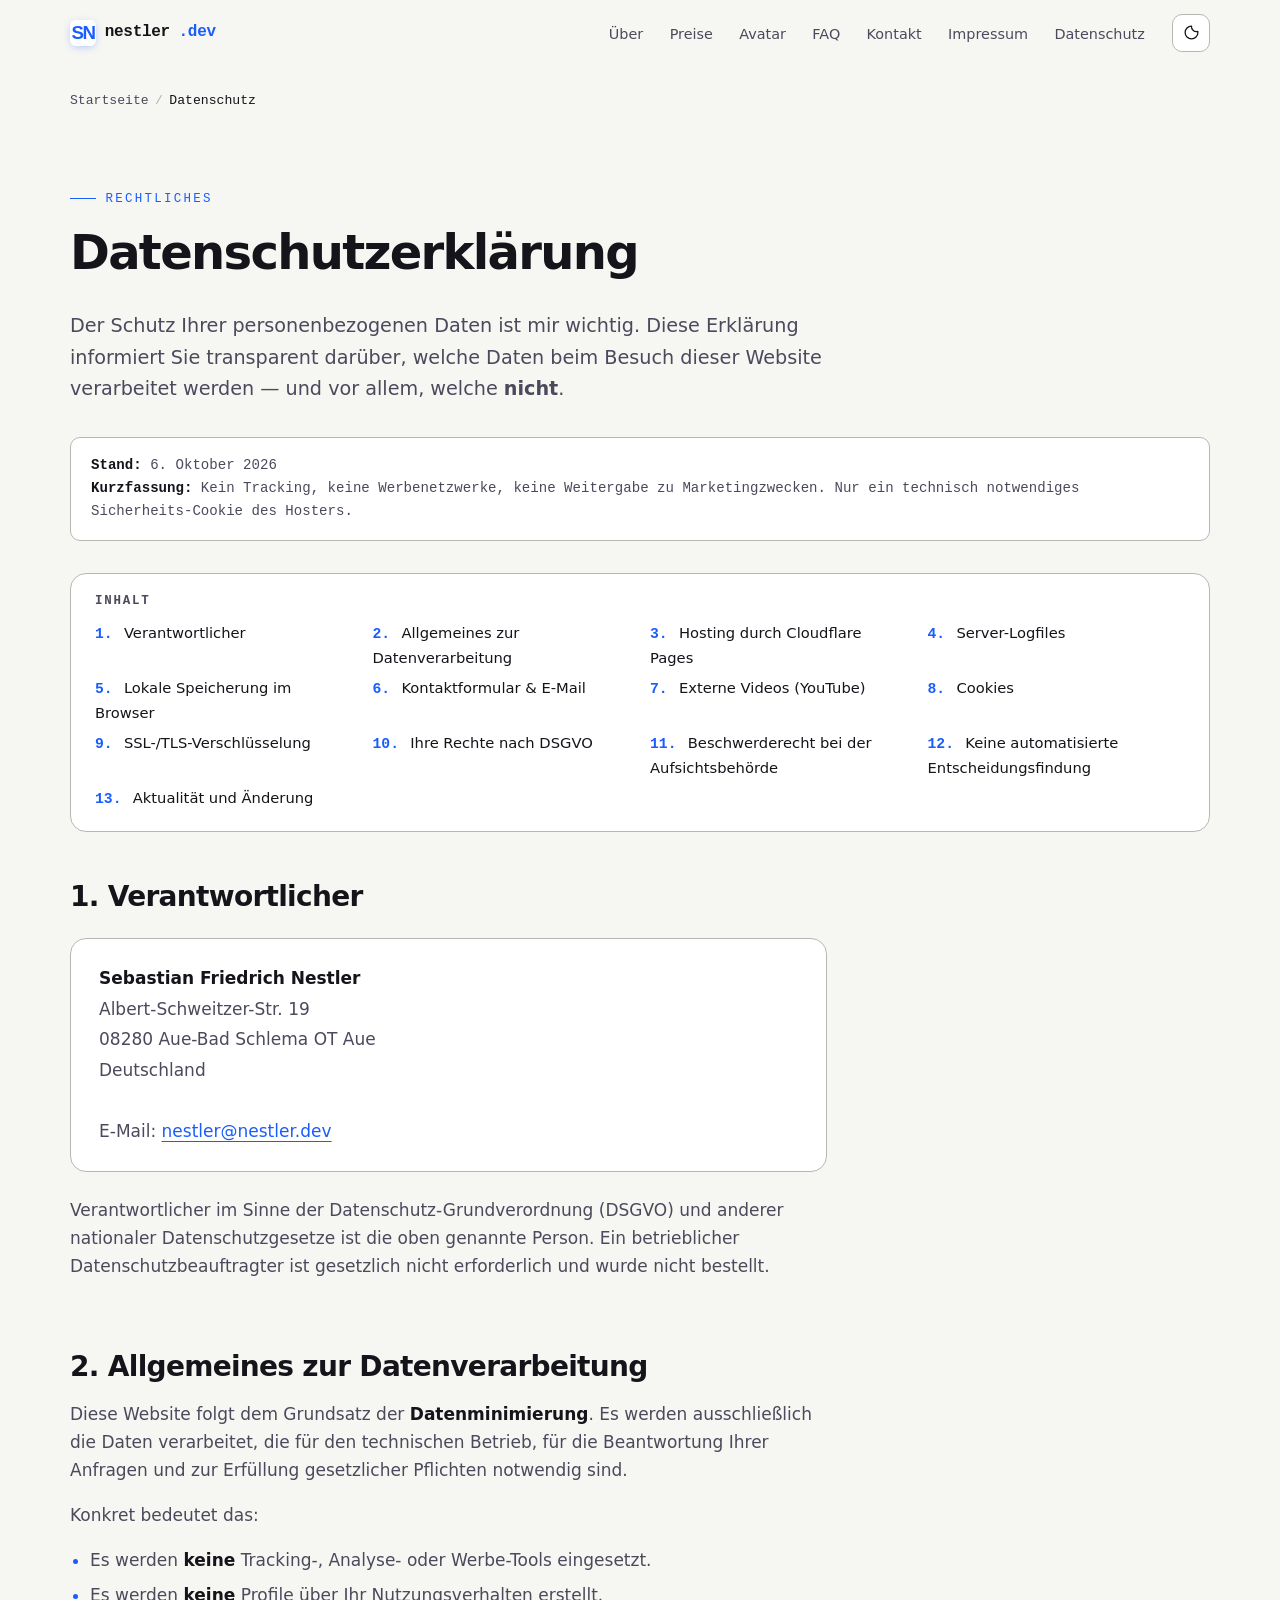
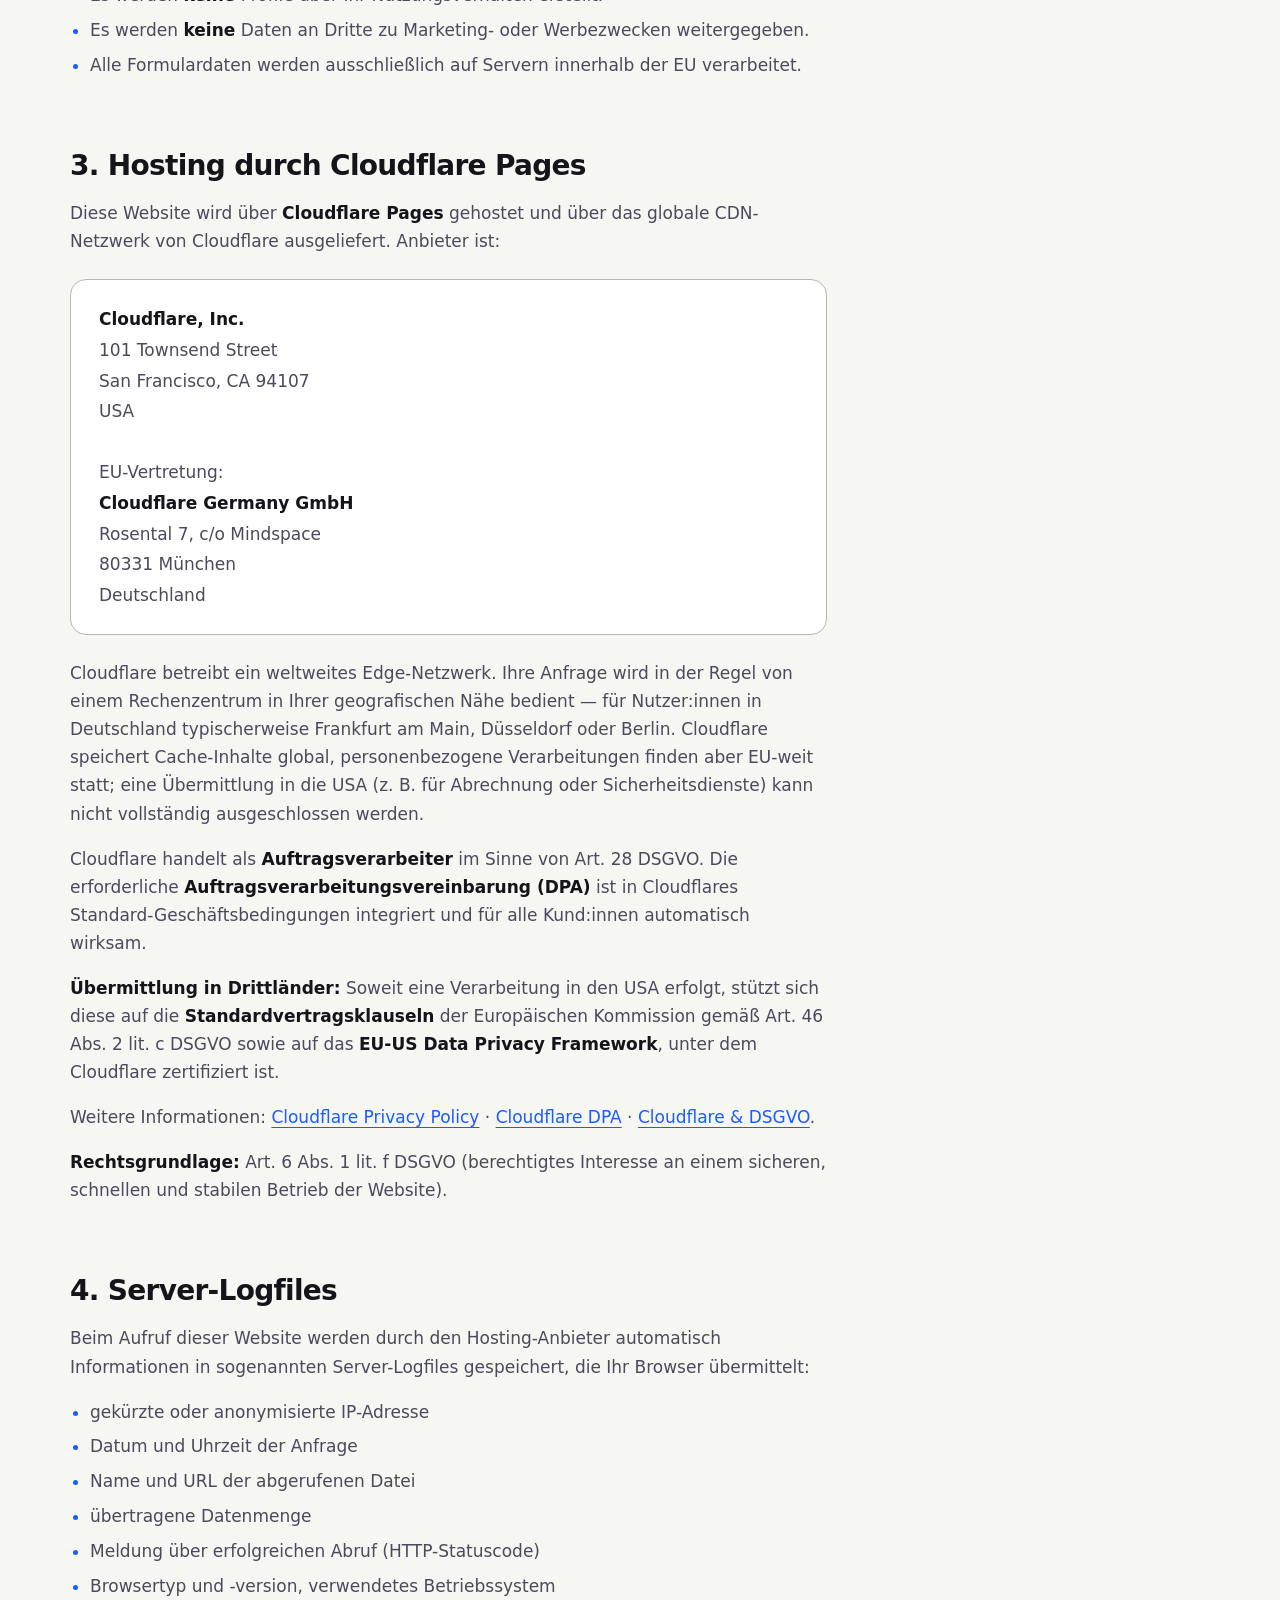
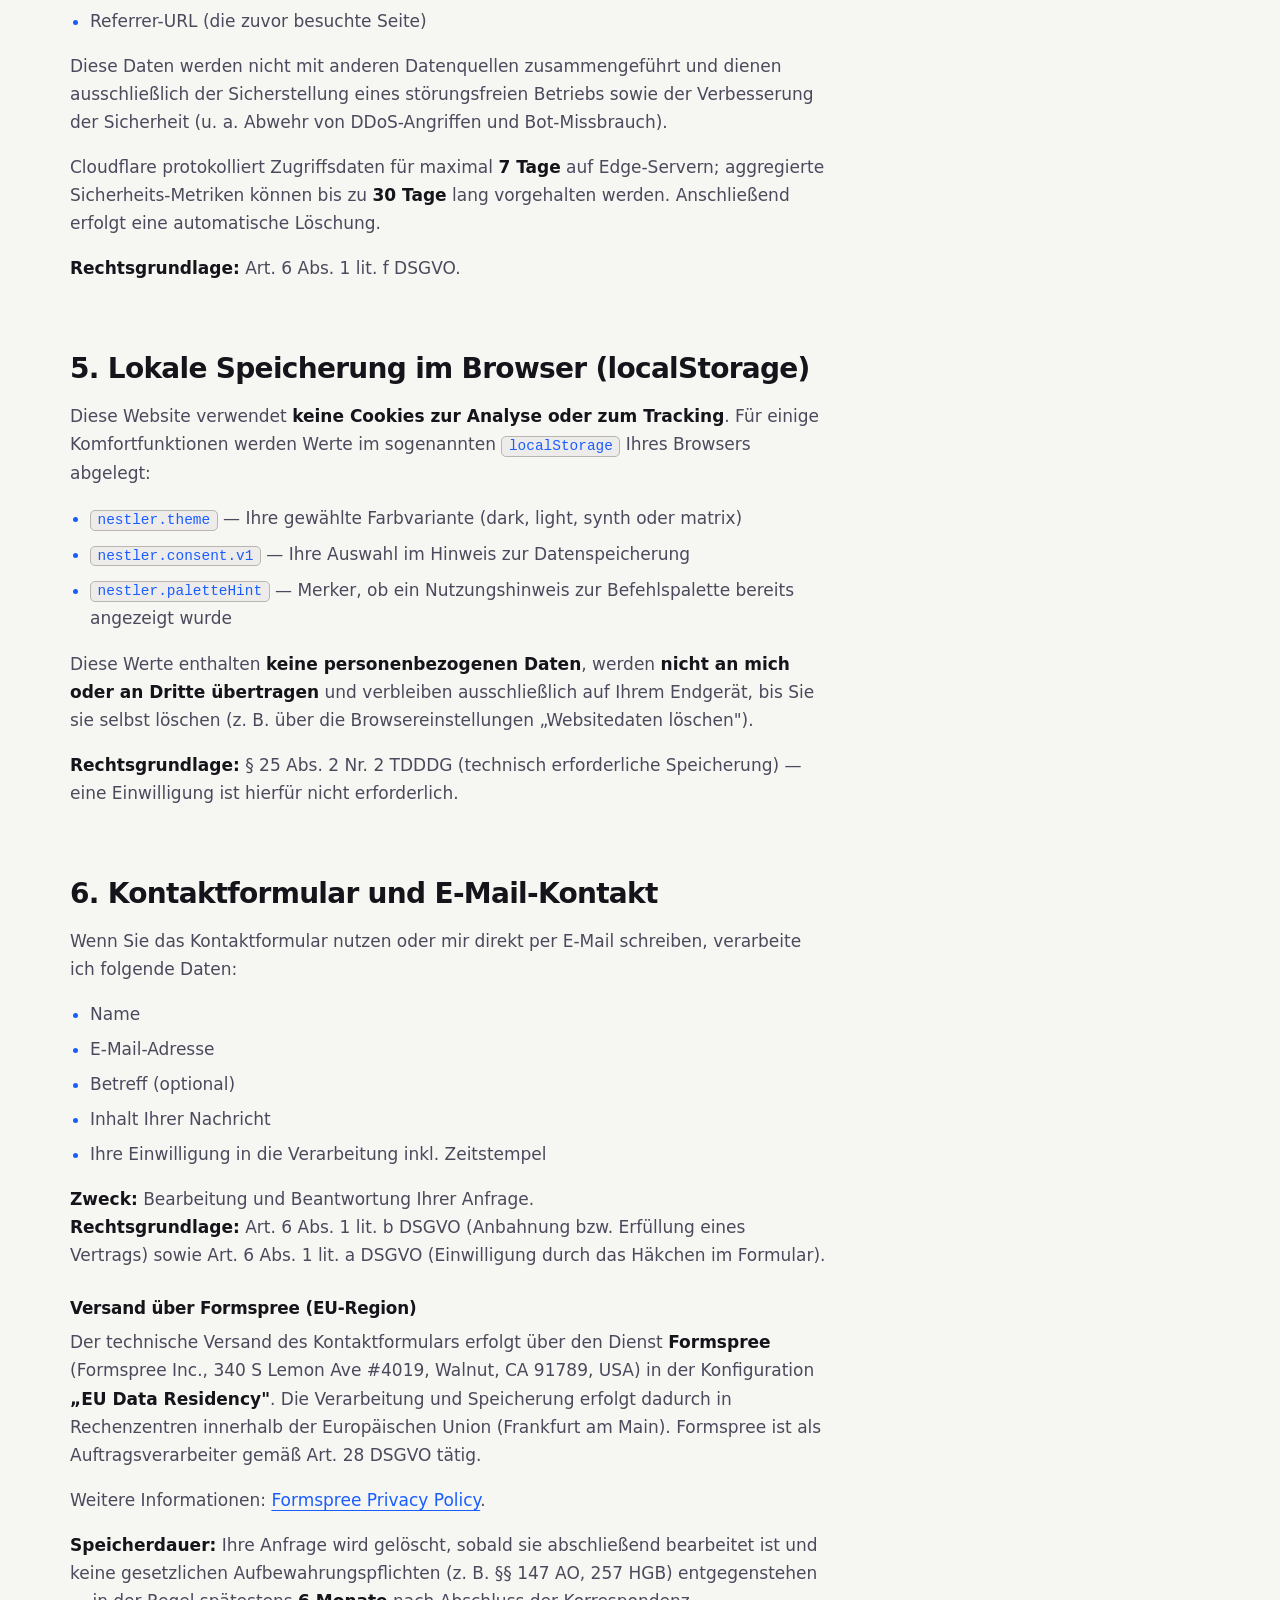
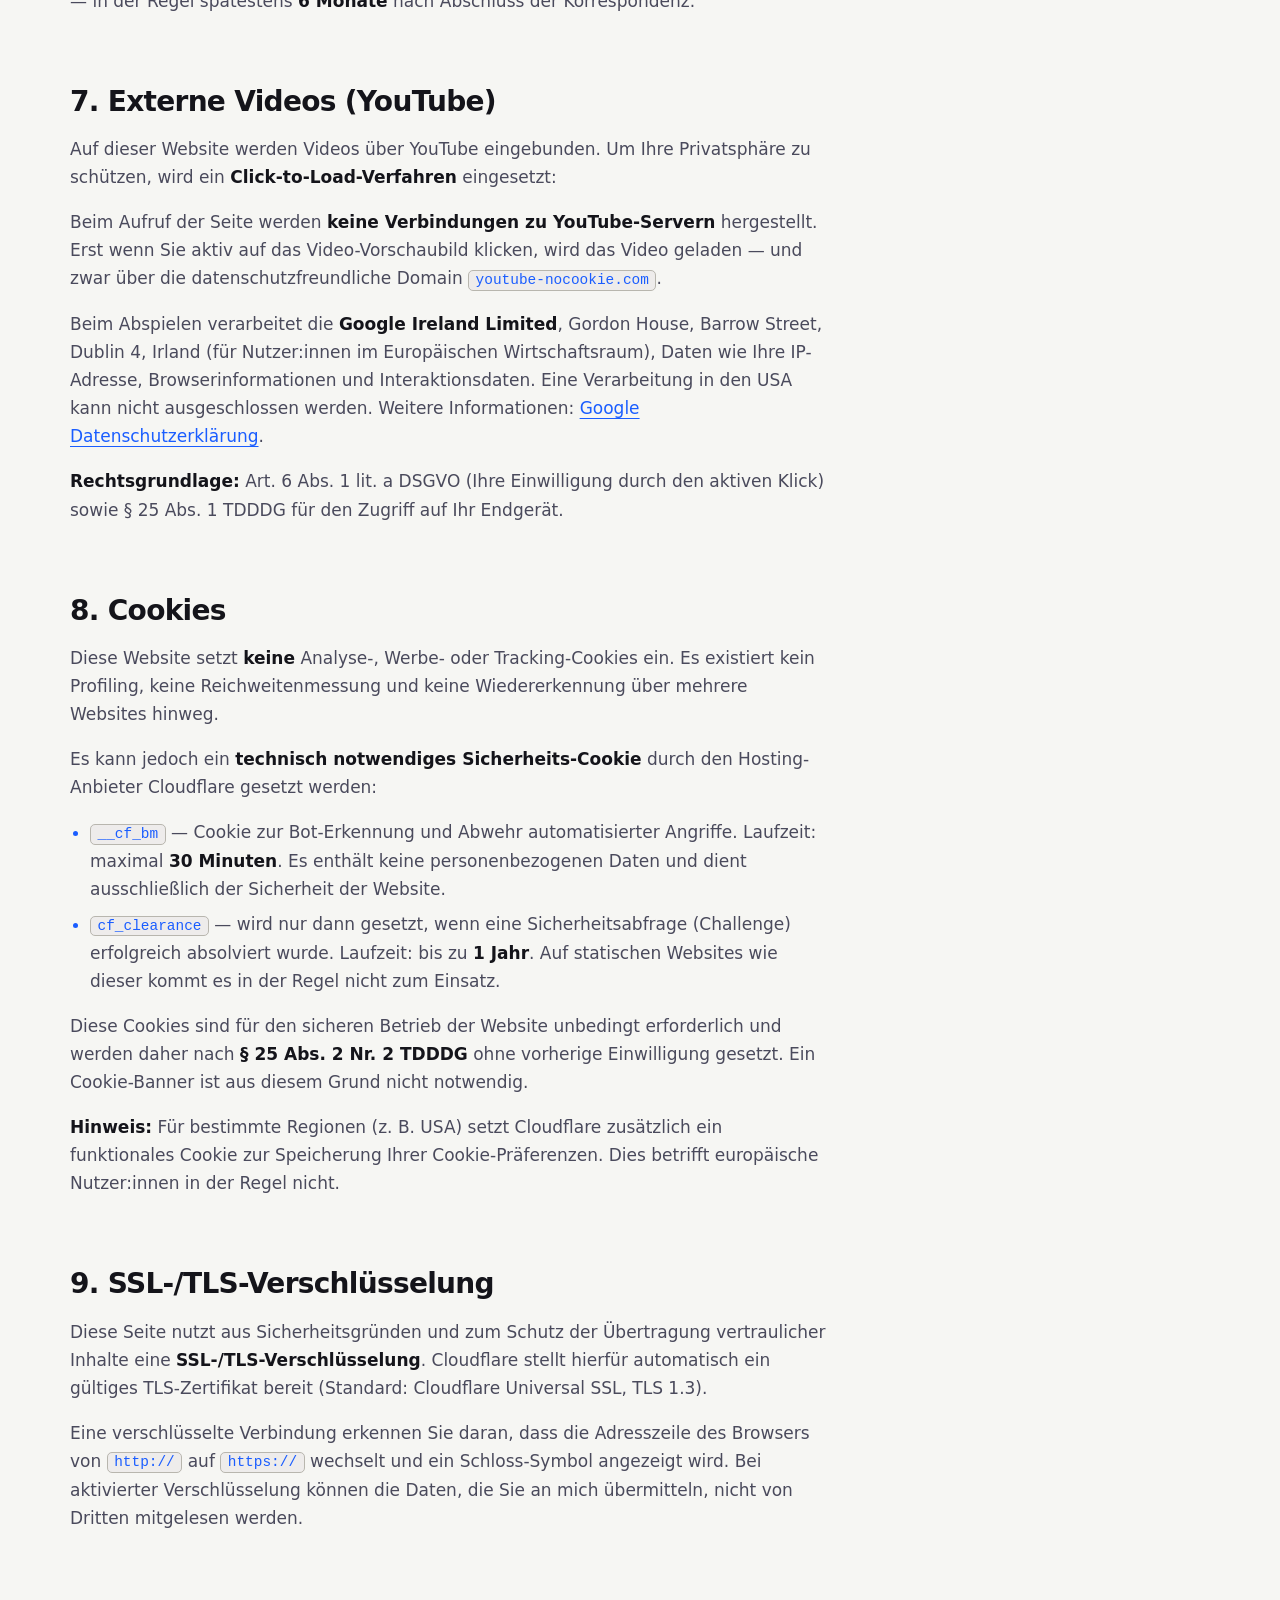
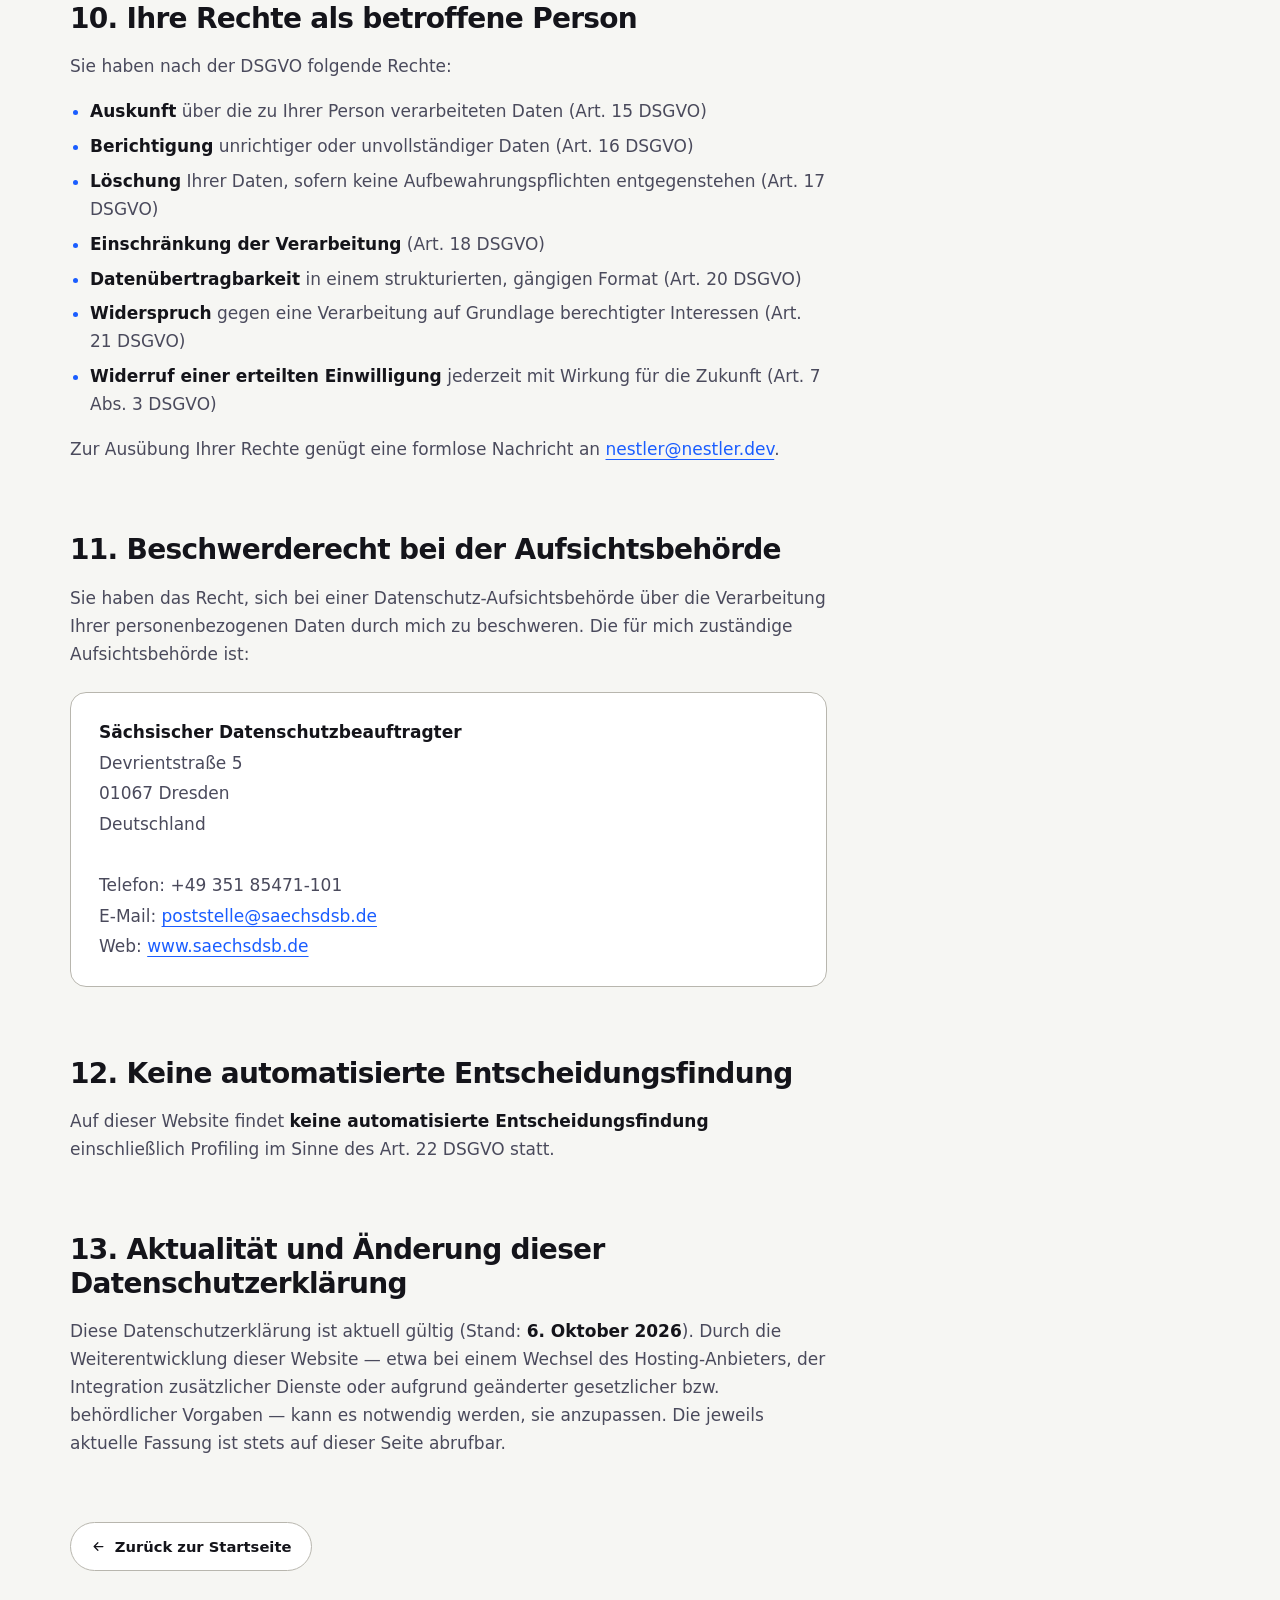
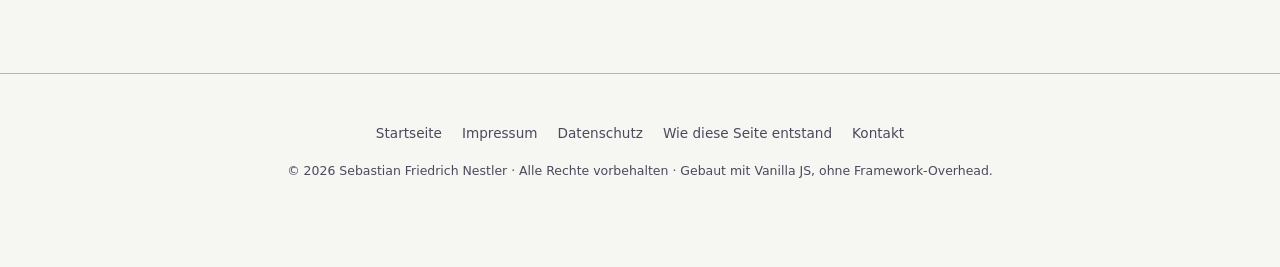
==== commit 59c1c53c: "Revise privacy policy for Cloudflare hosting and cookies Updated the privacy policy to reflect chang" ====
--- a/datenschutz.html
+++ b/datenschutz.html
@@ -19,12 +19,14 @@
 
 <!-- ===== SEO ===== -->
 <title>Datenschutzerklärung · Sebastian Friedrich Nestler</title>
-<meta name="description" content="Datenschutzerklärung von sebastian-nestler.github.io: keine Cookies, kein Tracking. Informationen zu Hosting, Kontaktformular (Formspree EU), YouTube und Ihren Rechten nach DSGVO.">
+<meta name="description" content="Datenschutzerklärung von sebastian-nestler.github.io: keine Cookies, kein Tracking. Informationen zu Hosting über Cloudflare Pages, Kontaktformular (Formspree EU), YouTube und Ihren Rechten nach DSGVO.">
 <link rel="canonical" href="https://sebastian-nestler.github.io/datenschutz.html">
 <meta name="robots" content="index, follow">
 <meta name="googlebot" content="index, follow">
 <meta name="author" content="Sebastian Friedrich Nestler">
 <meta name="publisher" content="Sebastian Friedrich Nestler">
+<meta name="copyright" content="Sebastian Friedrich Nestler">
+<meta name="rights" content="All rights reserved">
 
 <!-- ===== OPEN GRAPH ===== -->
 <meta property="og:type" content="website">
@@ -37,6 +39,7 @@
 <meta property="og:image:width" content="1200">
 <meta property="og:image:height" content="630">
 <meta property="og:image:alt" content="Datenschutzerklärung von Sebastian Friedrich Nestler.">
+<meta property="og:image:type" content="image/png">
 
 <!-- ===== TWITTER / X ===== -->
 <meta name="twitter:card" content="summary_large_image">
@@ -58,8 +61,6 @@
 <style>
 /* ============================================================
    CRITICAL CSS — nur Above-the-Fold
-   Tokens, Reset, Header, Breadcrumb, Seiten-Header.
-   Der Rest liegt in /style.css (extern, blockierend).
    ============================================================ */
 
 /* 0. TOKENS / THEMES */
@@ -382,7 +383,7 @@
 
     <div class="meta-box">
       <strong>Stand:</strong> 6. Oktober 2026<br>
-      <strong>Kurzfassung:</strong> Keine Cookies. Kein Tracking. Keine Werbenetzwerke. Keine Weitergabe an Dritte ohne Ihre Einwilligung.
+      <strong>Kurzfassung:</strong> Kein Tracking, keine Werbenetzwerke, keine Weitergabe zu Marketingzwecken. Nur ein technisch notwendiges Sicherheits-Cookie des Hosters.
     </div>
 
     <nav class="toc" aria-label="Inhaltsverzeichnis">
@@ -390,7 +391,7 @@
       <ol>
         <li><a href="#verantwortlicher">Verantwortlicher</a></li>
         <li><a href="#allgemein">Allgemeines zur Datenverarbeitung</a></li>
-        <li><a href="#hosting">Hosting durch GitHub Pages</a></li>
+        <li><a href="#hosting">Hosting durch Cloudflare Pages</a></li>
         <li><a href="#logfiles">Server-Logfiles</a></li>
         <li><a href="#localstorage">Lokale Speicherung im Browser</a></li>
         <li><a href="#kontaktformular">Kontaktformular &amp; E-Mail</a></li>
@@ -441,28 +442,61 @@
       </ul>
 
       <!-- 3 -->
-      <h2 id="hosting">3. Hosting durch GitHub Pages</h2>
-      <p>
-        Diese Website wird über <strong>GitHub Pages</strong> gehostet, einen Dienst der
-        GitHub Inc., 88 Colin P. Kelly Jr. Street, San Francisco, CA 94107, USA
-        („GitHub").
-      </p>
-      <p>
-        Beim Aufruf der Seite verarbeitet GitHub automatisch technische
-        Zugriffsdaten (siehe Punkt 4). GitHub handelt dabei als
-        <strong>Auftragsverarbeiter</strong> im Sinne von Art. 28 DSGVO. Die
-        Verarbeitung kann auch in den USA erfolgen. Die Übermittlung stützt
-        sich auf die <strong>Standardvertragsklauseln</strong> der Europäischen
-        Kommission gemäß Art. 46 Abs. 2 lit. c DSGVO.
+      <h2 id="hosting">3. Hosting durch Cloudflare Pages</h2>
+      <p>
+        Diese Website wird über <strong>Cloudflare Pages</strong> gehostet und
+        über das globale CDN-Netzwerk von Cloudflare ausgeliefert. Anbieter ist:
+      </p>
+      <div class="info-card">
+        <address>
+          <strong>Cloudflare, Inc.</strong><br>
+          101 Townsend Street<br>
+          San Francisco, CA 94107<br>
+          USA<br><br>
+          EU-Vertretung:<br>
+          <strong>Cloudflare Germany GmbH</strong><br>
+          Rosental 7, c/o Mindspace<br>
+          80331 München<br>
+          Deutschland
+        </address>
+      </div>
+      <p>
+        Cloudflare betreibt ein weltweites Edge-Netzwerk. Ihre Anfrage wird in
+        der Regel von einem Rechenzentrum in Ihrer geografischen Nähe bedient —
+        für Nutzer:innen in Deutschland typischerweise Frankfurt am Main,
+        Düsseldorf oder Berlin. Cloudflare speichert Cache-Inhalte global,
+        personenbezogene Verarbeitungen finden aber EU-weit statt; eine
+        Übermittlung in die USA (z. B. für Abrechnung oder Sicherheitsdienste)
+        kann nicht vollständig ausgeschlossen werden.
+      </p>
+      <p>
+        Cloudflare handelt als <strong>Auftragsverarbeiter</strong> im Sinne
+        von Art. 28 DSGVO. Die erforderliche
+        <strong>Auftragsverarbeitungsvereinbarung (DPA)</strong> ist in
+        Cloudflares Standard-Geschäftsbedingungen integriert und für alle
+        Kund:innen automatisch wirksam.
+      </p>
+      <p>
+        <strong>Übermittlung in Drittländer:</strong> Soweit eine Verarbeitung
+        in den USA erfolgt, stützt sich diese auf die
+        <strong>Standardvertragsklauseln</strong> der Europäischen Kommission
+        gemäß Art. 46 Abs. 2 lit. c DSGVO sowie auf das
+        <strong>EU-US Data Privacy Framework</strong>, unter dem Cloudflare
+        zertifiziert ist.
       </p>
       <p>
         Weitere Informationen:
-        <a href="https://docs.github.com/en/site-policy/privacy-policies/github-general-privacy-statement"
-           target="_blank" rel="noopener noreferrer">GitHub Privacy Statement</a>.
+        <a href="https://www.cloudflare.com/privacypolicy/"
+           target="_blank" rel="noopener noreferrer">Cloudflare Privacy Policy</a> ·
+        <a href="https://www.cloudflare.com/cloudflare-customer-dpa/"
+           target="_blank" rel="noopener noreferrer">Cloudflare DPA</a> ·
+        <a href="https://www.cloudflare.com/gdpr/introduction/"
+           target="_blank" rel="noopener noreferrer">Cloudflare &amp; DSGVO</a>.
       </p>
       <p>
         <strong>Rechtsgrundlage:</strong> Art. 6 Abs. 1 lit. f DSGVO
-        (berechtigtes Interesse an einem sicheren und stabilen Betrieb der Website).
+        (berechtigtes Interesse an einem sicheren, schnellen und stabilen
+        Betrieb der Website).
       </p>
 
       <!-- 4 -->
@@ -484,9 +518,14 @@
       <p>
         Diese Daten werden nicht mit anderen Datenquellen zusammengeführt und
         dienen ausschließlich der Sicherstellung eines störungsfreien Betriebs
-        sowie der Verbesserung der Sicherheit. Nach spätestens
-        <strong>30 Tagen</strong> werden die Logfiles gelöscht, sofern keine
-        sicherheitsrelevanten Vorfälle eine längere Speicherung erfordern.
+        sowie der Verbesserung der Sicherheit (u. a. Abwehr von
+        DDoS-Angriffen und Bot-Missbrauch).
+      </p>
+      <p>
+        Cloudflare protokolliert Zugriffsdaten für maximal
+        <strong>7 Tage</strong> auf Edge-Servern; aggregierte
+        Sicherheits-Metriken können bis zu <strong>30 Tage</strong> lang
+        vorgehalten werden. Anschließend erfolgt eine automatische Löschung.
       </p>
       <p>
         <strong>Rechtsgrundlage:</strong> Art. 6 Abs. 1 lit. f DSGVO.
@@ -495,9 +534,9 @@
       <!-- 5 -->
       <h2 id="localstorage">5. Lokale Speicherung im Browser (localStorage)</h2>
       <p>
-        Diese Website verwendet <strong>keine Cookies</strong>. Für einige
-        Komfortfunktionen werden jedoch Werte im sogenannten
-        <code>localStorage</code> Ihres Browsers abgelegt:
+        Diese Website verwendet <strong>keine Cookies zur Analyse oder zum
+        Tracking</strong>. Für einige Komfortfunktionen werden Werte im
+        sogenannten <code>localStorage</code> Ihres Browsers abgelegt:
       </p>
       <ul>
         <li><code>nestler.theme</code> — Ihre gewählte Farbvariante (dark, light, synth oder matrix)</li>
@@ -586,14 +625,43 @@
         Zugriff auf Ihr Endgerät.
       </p>
 
-      <!-- 8 -->
+      <!-- 8 — NEU: Cloudflare __cf_bm Cookie -->
       <h2 id="cookies">8. Cookies</h2>
       <p>
-        Diese Website setzt <strong>keine Cookies</strong> ein — weder eigene
-        noch solche von Drittanbietern, und weder zu Analyse-, Werbe- noch zu
-        Reichweitenmessungszwecken. Ein Cookie-Banner ist daher technisch nicht
-        erforderlich. Der Hinweis beim ersten Besuch informiert ausschließlich
-        über die lokale Speicherung nach Punkt 5.
+        Diese Website setzt <strong>keine</strong> Analyse-, Werbe- oder
+        Tracking-Cookies ein. Es existiert kein Profiling, keine
+        Reichweitenmessung und keine Wiedererkennung über mehrere Websites
+        hinweg.
+      </p>
+      <p>
+        Es kann jedoch ein <strong>technisch notwendiges Sicherheits-Cookie</strong>
+        durch den Hosting-Anbieter Cloudflare gesetzt werden:
+      </p>
+      <ul>
+        <li>
+          <code>__cf_bm</code> — Cookie zur Bot-Erkennung und Abwehr
+          automatisierter Angriffe. Laufzeit: maximal
+          <strong>30 Minuten</strong>. Es enthält keine personenbezogenen
+          Daten und dient ausschließlich der Sicherheit der Website.
+        </li>
+        <li>
+          <code>cf_clearance</code> — wird nur dann gesetzt, wenn eine
+          Sicherheitsabfrage (Challenge) erfolgreich absolviert wurde.
+          Laufzeit: bis zu <strong>1 Jahr</strong>. Auf statischen Websites
+          wie dieser kommt es in der Regel nicht zum Einsatz.
+        </li>
+      </ul>
+      <p>
+        Diese Cookies sind für den sicheren Betrieb der Website unbedingt
+        erforderlich und werden daher nach <strong>§ 25 Abs. 2 Nr. 2 TDDDG</strong>
+        ohne vorherige Einwilligung gesetzt. Ein Cookie-Banner ist aus diesem
+        Grund nicht notwendig.
+      </p>
+      <p>
+        <strong>Hinweis:</strong> Für bestimmte Regionen (z. B. USA) setzt
+        Cloudflare zusätzlich ein funktionales Cookie zur Speicherung Ihrer
+        Cookie-Präferenzen. Dies betrifft europäische Nutzer:innen in der
+        Regel nicht.
       </p>
 
       <!-- 9 -->
@@ -601,6 +669,10 @@
       <p>
         Diese Seite nutzt aus Sicherheitsgründen und zum Schutz der Übertragung
         vertraulicher Inhalte eine <strong>SSL-/TLS-Verschlüsselung</strong>.
+        Cloudflare stellt hierfür automatisch ein gültiges TLS-Zertifikat
+        bereit (Standard: Cloudflare Universal SSL, TLS 1.3).
+      </p>
+      <p>
         Eine verschlüsselte Verbindung erkennen Sie daran, dass die
         Adresszeile des Browsers von <code>http://</code> auf
         <code>https://</code> wechselt und ein Schloss-Symbol angezeigt wird.
@@ -657,9 +729,10 @@
       <p>
         Diese Datenschutzerklärung ist aktuell gültig (Stand:
         <strong>6. Oktober 2026</strong>). Durch die Weiterentwicklung dieser
-        Website oder aufgrund geänderter gesetzlicher bzw. behördlicher
-        Vorgaben kann es notwendig werden, sie anzupassen. Die jeweils
-        aktuelle Fassung ist stets auf dieser Seite abrufbar.
+        Website — etwa bei einem Wechsel des Hosting-Anbieters, der
+        Integration zusätzlicher Dienste oder aufgrund geänderter gesetzlicher
+        bzw. behördlicher Vorgaben — kann es notwendig werden, sie anzupassen.
+        Die jeweils aktuelle Fassung ist stets auf dieser Seite abrufbar.
       </p>
 
     </div>
@@ -686,6 +759,7 @@
       </nav>
       <p>
         © <span id="year"></span> Sebastian Friedrich Nestler ·
+        Alle Rechte vorbehalten ·
         Gebaut mit Vanilla JS, ohne Framework-Overhead.
       </p>
     </div>
